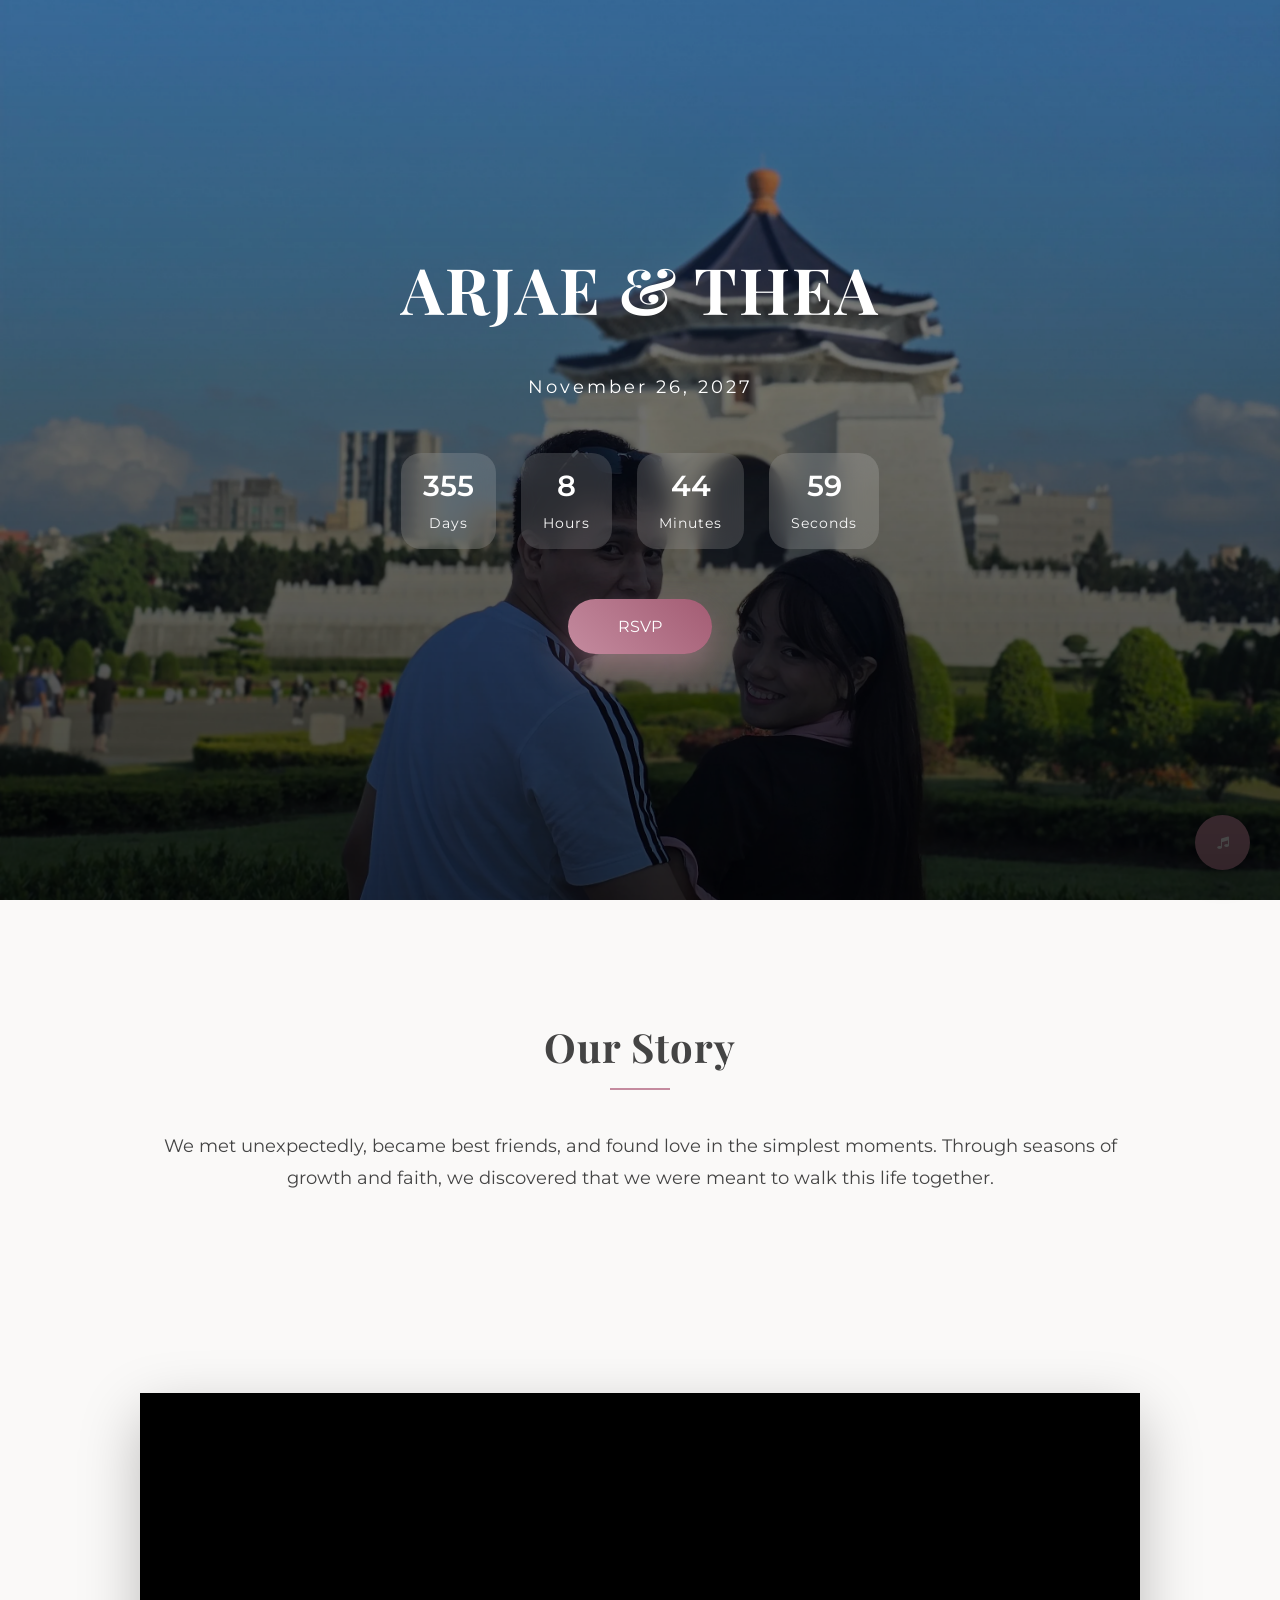
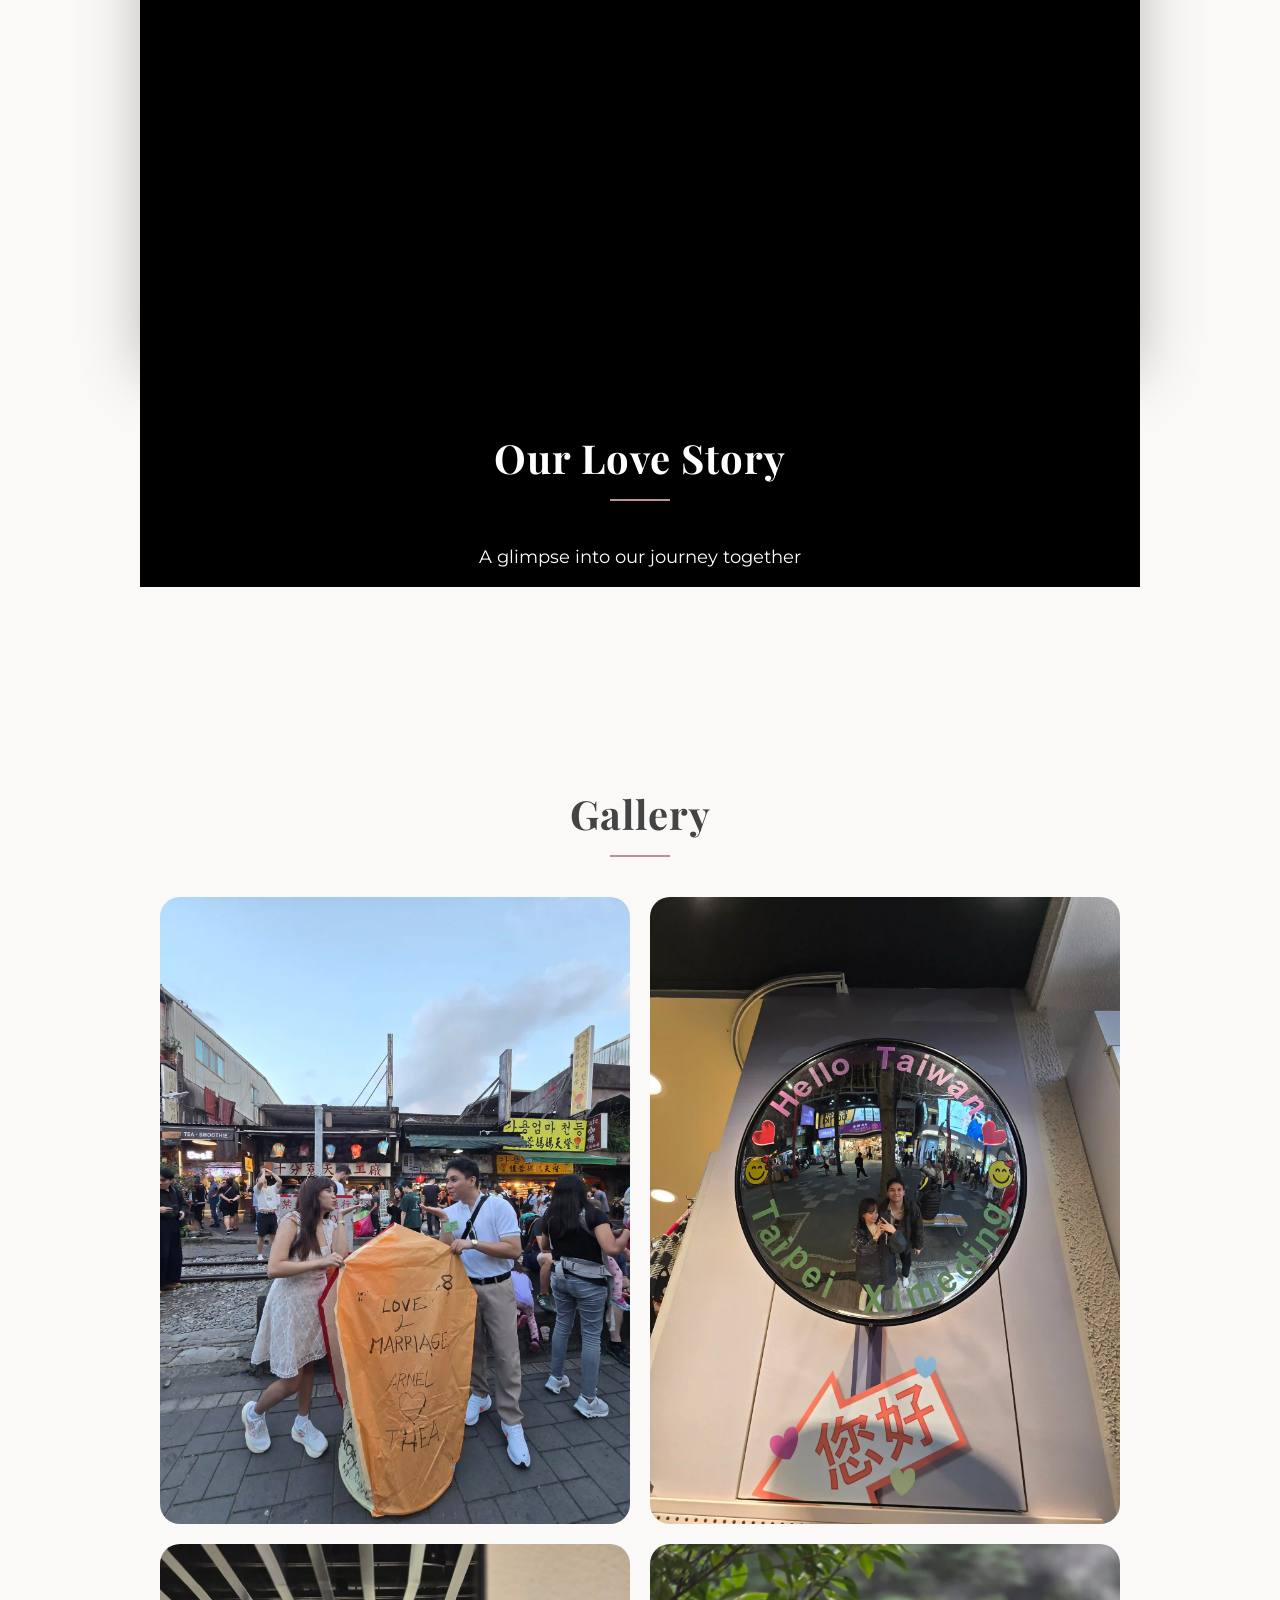
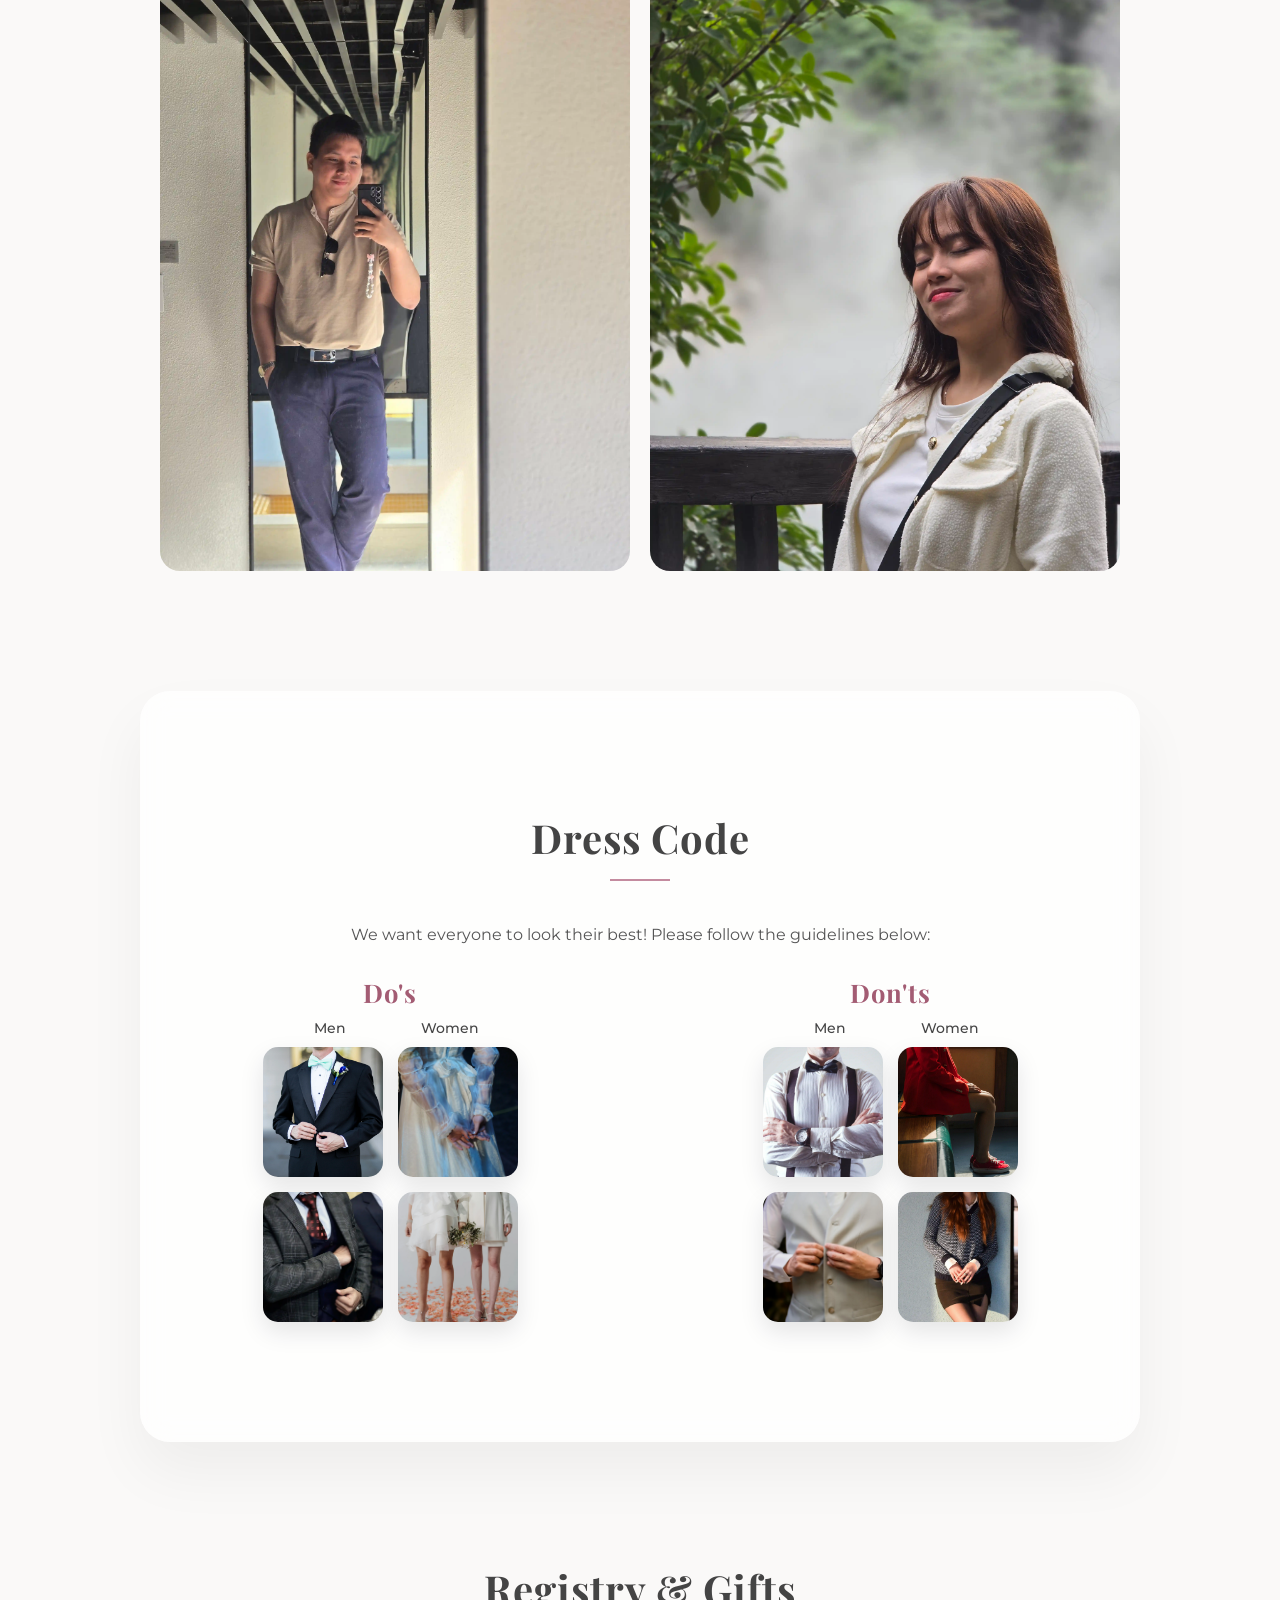
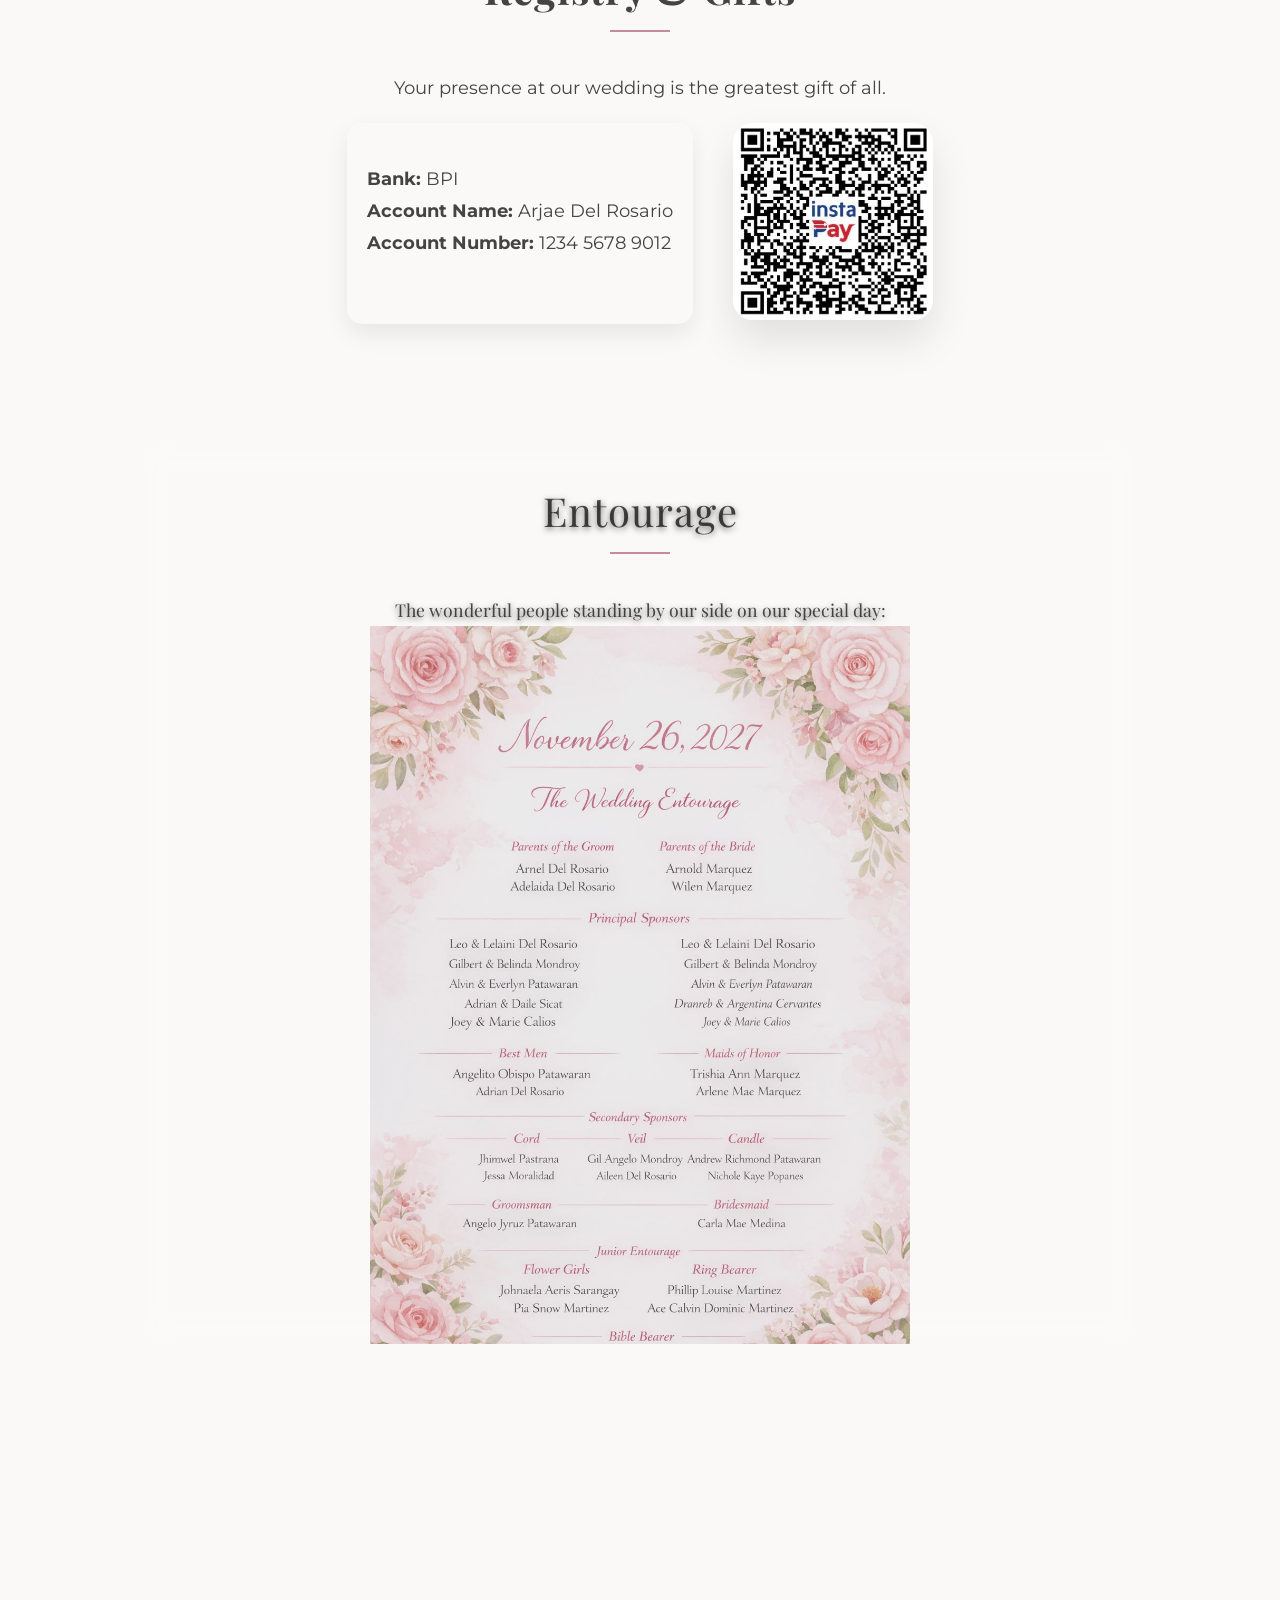
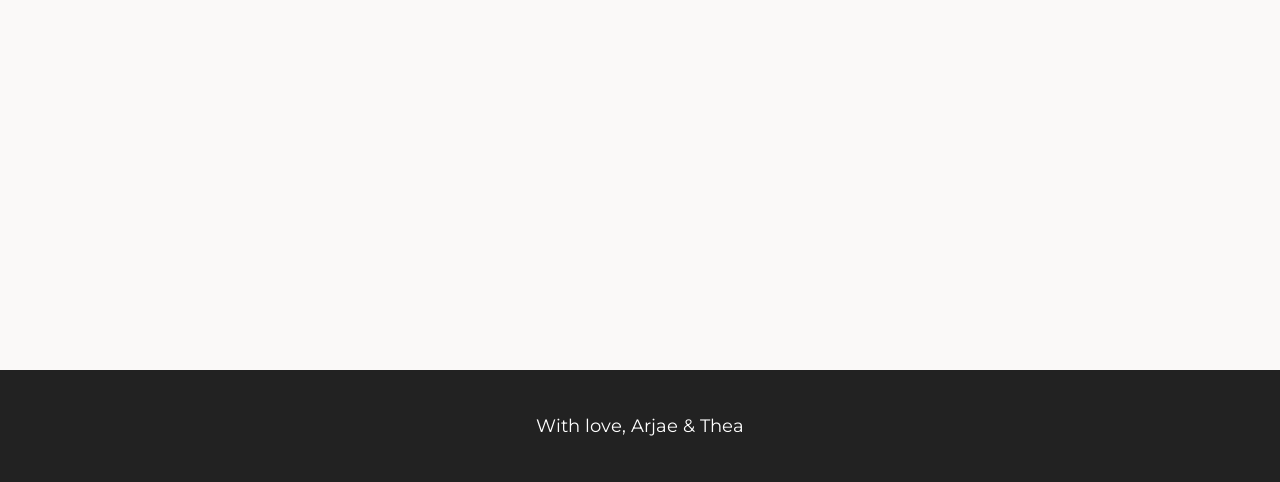
==== main.html @ a5b338ac "added invitation landing page" ====
<!DOCTYPE html>
<html lang="en">
<head>
  <meta charset="UTF-8">
  <meta name="viewport" content="width=device-width, initial-scale=1.0">
  <title>Arjae & Thea | Wedding</title>

  <!-- Fonts -->
  <link rel="preconnect" href="https://fonts.googleapis.com">
  <link rel="preconnect" href="https://fonts.gstatic.com" crossorigin>
  <link href="https://fonts.googleapis.com/css2?family=Playfair+Display:wght@400;600;700&family=Montserrat:wght@300;400;500&display=swap" rel="stylesheet">

  <!-- Font Awesome -->
  <link rel="stylesheet" href="https://cdnjs.cloudflare.com/ajax/libs/font-awesome/4.7.0/css/font-awesome.min.css">

  <!-- AOS Animation -->
  <link rel="stylesheet" href="https://cdn.jsdelivr.net/npm/aos@2.3.4/dist/aos.css">

  <!-- Main CSS -->
  <link rel="stylesheet" href="style.css">

  <!-- Preload hero image -->
  <link rel="preload" as="image" href="assets/images/cover.webp">
</head>
<body>



  <!-- LOADER -->
  <div id="loader">
    <div class="loader-content">
      <h1>Arjae & Thea</h1>
      <p>November 26, 2027</p>
    </div>
  </div>

  <!-- SCROLL PROGRESS BAR -->
  <div id="progress-bar"></div>

  <!-- HERO -->
  <section class="hero">
    <img src="assets/images/cover.webp" alt="Wedding Cover" class="hero-img">

    <div class="overlay">
      <h1 class="hero-title" data-aos="fade-up">Arjae & Thea</h1>
      <p class="date" data-aos="fade-up" data-aos-delay="200">November 26, 2027</p>

      <!-- Countdown -->
      <div id="countdown" class="countdown" data-aos="fade-up" data-aos-delay="400">
        <div class="countdown-item"><span class="count">0</span><span class="label">Days</span></div>
        <div class="countdown-item"><span class="count">0</span><span class="label">Hours</span></div>
        <div class="countdown-item"><span class="count">0</span><span class="label">Minutes</span></div>
        <div class="countdown-item"><span class="count">0</span><span class="label">Seconds</span></div>
      </div>

      <a href="#rsvp" class="btn hero-btn" data-aos="fade-up" data-aos-delay="600">RSVP</a>
    </div>
  </section>

  <!-- OUR STORY -->
  <section class="section" data-aos="fade-up">
    <h2>Our Story</h2>
    <p>We met unexpectedly, became best friends, and found love in the simplest moments. Through seasons of growth and faith, we discovered that we were meant to walk this life together.</p>
  </section>

  <!-- CINEMATIC VIDEO -->
  <section class="cinematic-video vimeo-video" data-aos="fade-up">
    <div class="vimeo-container">
      <iframe 
        loading="lazy"
        id="vimeo-player"
        src="https://player.vimeo.com/video/1169988915?title=0&byline=0&portrait=0&controls=1" 
        frameborder="0" 
        allow="autoplay; fullscreen; picture-in-picture" 
        allowfullscreen>
      </iframe>
    </div>

    <div class="video-caption" data-aos="fade-up" data-aos-delay="200">
      <h2>Our Love Story</h2>
      <p>A glimpse into our journey together</p>
    </div>
  </section>

  <!-- GALLERY -->
  <section class="section" data-aos="fade-up">
    <h2>Gallery</h2>
    <div class="gallery">
      <img src="assets/images/gallery1.webp" alt="Gallery Image 1" loading="lazy">
      <img src="assets/images/gallery3.webp" alt="Gallery Image 3" loading="lazy">
      <img src="assets/images/gallery4.webp" alt="Gallery Image 4" loading="lazy">
      <img src="assets/images/gallery6.webp" alt="Gallery Image 6" loading="lazy">
    </div>
  </section>

  <!-- DRESS CODE -->
  <section class="section glass" data-aos="fade-up">
    <h2>Dress Code</h2>
    <p class="subtext">We want everyone to look their best! Please follow the guidelines below:</p>
    <div class="dress-codes-grid">
      <div class="dress-group">
        <h3>Do's</h3>
        <div class="dress-labels">
          <span>Men</span><span>Women</span>
        </div>
        <div class="dress-images">
          <img src="assets/images/do1.webp" alt="Do Men 1" loading="lazy">
          <img src="assets/images/do2.webp" alt="Do Women 1" loading="lazy">
          <img src="assets/images/do3.webp" alt="Do Men 2" loading="lazy">
          <img src="assets/images/do4.webp" alt="Do Women 2" loading="lazy">
        </div>
      </div>
      <div class="dress-group">
        <h3>Don'ts</h3>
        <div class="dress-labels">
          <span>Men</span><span>Women</span>
        </div>
        <div class="dress-images">
          <img src="assets/images/dont1.webp" alt="Don't Men 1" loading="lazy">
          <img src="assets/images/dont2.webp" alt="Don't Women 1" loading="lazy">
          <img src="assets/images/dont3.webp" alt="Don't Men 2" loading="lazy">
          <img src="assets/images/dont4.webp" alt="Don't Women 2" loading="lazy">
        </div>
      </div>
    </div>
  </section>

  <!-- REGISTRY & GIFTS -->
  <section class="section gifts-section" data-aos="fade-up">
    <h2>Registry & Gifts</h2>
    <p>Your presence at our wedding is the greatest gift of all.</p>
    <div class="gift-container no-bg">
      <div class="bank-details">
        <p><strong>Bank:</strong> BPI</p>
        <p><strong>Account Name:</strong> Arjae Del Rosario</p>
        <p><strong>Account Number:</strong> 1234 5678 9012</p>
      </div>
      <div>
        <img src="assets/images/bank-qr.png" alt="Bank QR Code" class="qr-image" loading="lazy">
      </div>
    </div>
  </section>

  <!-- ENTourage -->
  <section class="section glass" data-aos="fade-up" id="entourage">
    <h2>Entourage</h2>
    <p>The wonderful people standing by our side on our special day:</p>
    <div class="entourage-container">
      <img src="assets/images/entourage.jpg" alt="Wedding Entourage" class="entourage-image" loading="lazy">
    </div>
  </section>

  <!-- Interstitial Images -->
  <section class="fullwidth-image" data-aos="fade-up">
    <img src="assets/images/gallery2.webp" alt="Couple Image 1" class="interstitial-img" loading="lazy">
  </section>

  <!-- EVENT SCHEDULE -->
  <section class="section glass" data-aos="fade-up">
    <h2>Event Schedule</h2>
    <p class="subtext">Mark your calendars for the big day!</p>
    <div class="schedule">
      <div class="event-card">
        <img src="assets/images/church.webp" alt="Church Location" loading="lazy">
        <div class="event-info">
          <h3>Ceremony <span class="badge">4:00 PM</span></h3>
          <p>Parish of the Immaculate Heart of Mary<br>Antipolo City, Rizal</p>
          <a href="https://www.google.com/maps?q=Parish+of+the+Immaculate+Heart+of+Mary+Antipolo" target="_blank" class="btn-small">View Map</a>
        </div>
      </div>
      <div class="event-card">
        <img src="assets/images/reception.webp" alt="Reception Location" loading="lazy">
        <div class="event-info">
          <h3>Reception <span class="badge">6:00 PM</span></h3>
          <p>The Garden Hive Events Place<br>Antipolo City, Rizal</p>
          <a href="https://maps.app.goo.gl/sYUdD5PjLdVrB3ey9" target="_blank" class="btn-small">View Map</a>
        </div>
      </div>
    </div>
  </section>

  <section class="fullwidth-image" data-aos="fade-up">
    <img src="assets/images/gallery5.webp" alt="Couple Image 2" class="interstitial-img" loading="lazy">
  </section>

  <!-- FAQ -->
  <section class="section glass" data-aos="fade-up">
    <h2>Frequently Asked Questions</h2>
    <div class="faq-container">
      <div class="faq-item">
        <button class="faq-question">What is the dress code?</button>
        <div class="faq-answer">
          <p>Formal attire is preferred. Please avoid white or off-white tones.</p>
        </div>
      </div>
      <div class="faq-item">
        <button class="faq-question">Can I bring a plus one?</button>
        <div class="faq-answer">
          <p>Please RSVP individually. Plus ones are allowed only if indicated in the invitation.</p>
        </div>
      </div>
      <div class="faq-item">
        <button class="faq-question">Where should I park?</button>
        <div class="faq-answer">
          <p>Parking is available at the venue. Follow the signs for guest parking areas.</p>
        </div>
      </div>
    </div>
  </section>

  <!-- RSVP -->
  <section id="rsvp" class="section rsvp-section" data-aos="fade-up">
    <h2>RSVP</h2>
    <a href="https://forms.gle/hrAmqvdcCH5WxZmt9" target="_blank" class="btn">Confirm Attendance</a>
  </section>

  <!-- FOOTER -->
  <footer>
    <p>With love, Arjae & Thea</p>
  </footer>

  <!-- MUSIC BUTTON -->
  <button id="music-toggle" aria-label="Toggle Music">
    <i class="fa fa-music"></i>
  </button>

  <!-- BACKGROUND MUSIC -->
  <audio id="bg-music" loop>
    <source src="assets/music/song.mp3" type="audio/mpeg">
  </audio>

  <!-- Scripts -->
  <script src="https://cdn.jsdelivr.net/npm/aos@2.3.4/dist/aos.js"></script>
  <script src="script.js"></script>
</body>
</html>
---- style.css ----
/* RESET */
* { margin:0; padding:0; box-sizing:border-box; }

/* BODY */
body {
  font-family: 'Montserrat', sans-serif;
  background: #faf9f8;
  color: #444;
  scroll-behavior: smooth;
  overflow-x: hidden;
}

/* HEADINGS */
h1, h2, h3 {
  font-family: 'Playfair Display', serif;
  letter-spacing: 1px;
}

h1 { font-size: 4rem; text-transform: uppercase; }
h2 { font-size: 2.5rem; margin-bottom: 40px; position: relative; }
h2::after {
  content: "";
  width: 60px;
  height: 2px;
  background: #c48b9f;
  display: block;
  margin: 15px auto 0;
}

p { font-size: 1.1rem; line-height: 1.8; }

/* SECTIONS */
.section {
  padding: 120px 20px;
  max-width: 1000px;
  margin: auto;
  text-align: center;
}

.glass {
  background: rgba(255,255,255,0.75);
  backdrop-filter: blur(15px);
  border-radius: 30px;
  box-shadow: 0 30px 60px rgba(0,0,0,0.05);
}

/* HERO */
.hero {
  height: 100vh;
  position: relative;
  overflow: hidden;
}

.hero-img {
  width: 100%;
  height: 100%;
  object-fit: cover;
  position: absolute;
}

.overlay {
  position: relative;
  height: 100%;
  display: flex;
  flex-direction: column;
  justify-content: center;
  align-items: center;
  background: linear-gradient(rgba(0,0,0,0.5), rgba(0,0,0,0.7));
  color: white;
  text-align: center;
}

.date { letter-spacing: 3px; margin: 20px 0; }
#countdown { font-size: 1.6rem; margin-top: 10px; }

/* BUTTONS */
.btn {
  margin-top: 30px;
  padding: 15px 45px;
  border-radius: 50px;
  background: linear-gradient(45deg, #c48b9f, #a35c73);
  color: white;
  text-decoration: none;
  box-shadow: 0 15px 35px rgba(196,139,159,0.4);
  transition: 0.3s;
}
.btn:hover {
  transform: translateY(-5px);
  box-shadow: 0 20px 45px rgba(196,139,159,0.6);
}

.btn-small {
  display: inline-block;
  margin-top: 15px;
  padding: 10px 25px;
  border-radius: 30px;
  background: #c48b9f;
  color: white;
  text-decoration: none;
  transition: 0.3s;
}
.btn-small:hover {
  transform: scale(1.05);
}

/* EVENT CARDS */
.schedule {
  display: flex;
  justify-content: center;
  gap: 50px;
  flex-wrap: wrap;
}

.event-card {
  background: white;
  padding: 30px;
  border-radius: 20px;
  box-shadow: 0 20px 50px rgba(0,0,0,0.08);
  transition: 0.4s;
  max-width: 320px;
}
.event-card:hover { transform: translateY(-10px); }

.event-card img {
  width: 100%;
  border-radius: 15px;
  margin-bottom: 15px;
}

/* CINEMATIC VIDEO */
.cinematic-video {
  position: relative;
  width: 100%;
  max-width: 1000px;
  margin: 80px auto;
  text-align: center;
  background: black;
}

.cinematic-video .bg-video {
  width: 100%;
  height: auto;
  max-height: 80vh;
  border-radius: 20px;
  box-shadow: 0 20px 60px rgba(0,0,0,0.25);
  display: block;
  margin: auto;
  z-index: 1;
  position: relative;
  object-fit: cover;
}

/* Video caption */
/*
.video-caption {
  margin-top: 25px;
  background: rgba(0,0,0,0.6);
  display: inline-block;
  padding: 20px 35px;
  border-radius: 15px;
  color: white;
}

.video-caption h2 {
  font-size: 2.5rem;
  margin-bottom: 10px;
}

.video-caption p {
  font-size: 1.1rem;
  line-height: 1.6;
}

/* VIDEO PLAY BUTTON */
/*
.video-play-button {
  position: absolute;
  top: 40%;
  left: 50%;
  transform: translate(-50%, -50%);
  z-index: 3;
  width: 90px;
  height: 90px;
  background: rgba(196, 139, 159, 0.6);
  border-radius: 50%;
  display: flex;
  justify-content: center;
  align-items: center;
  cursor: pointer;
  box-shadow: 0 10px 25px rgba(0,0,0,0.3);
  opacity: 1;
  transition: opacity 0.5s ease, transform 0.3s ease, background 0.3s ease, box-shadow 0.3s ease;
}

.video-play-button.hidden {
  opacity: 0;
  pointer-events: none;
}

.video-play-button:hover {
  transform: translate(-50%, -50%) scale(1.15);
  background: rgba(196, 139, 159, 0.85);
  box-shadow: 0 15px 35px rgba(0,0,0,0.4);
}

.video-play-button i {
  color: white;
  font-size: 38px;
  margin-left: 3px;
}

/* GALLERY */
.gallery {
  display: grid;
  grid-template-columns: repeat(2, 1fr);
  gap: 20px;
}

.gallery img {
  width: 100%;
  border-radius: 20px;
  transition: transform 0.4s, box-shadow 0.4s;
}

.gallery img:hover {
  transform: scale(1.05);
  box-shadow: 0 20px 50px rgba(0,0,0,0.3);
}

@media (max-width: 600px) {
  .gallery { grid-template-columns: 1fr; }
}

/* GIFTS */
.gift-container {
  display: flex;
  justify-content: center;
  gap: 60px;
  flex-wrap: wrap;
  margin-top: 40px;
}
.qr-image {
  width: 200px;
  border-radius: 20px;
  box-shadow: 0 20px 40px rgba(0,0,0,0.1);
}

/* RSVP */
.rsvp-section {
  background: linear-gradient(45deg, #c48b9f, #a35c73);
  color: white;
  border-radius: 30px;
  padding: 80px 20px;
}

/* FOOTER */
footer {
  padding: 40px;
  background: #222;
  color: white;
  text-align: center;
}

/* MUSIC BUTTON */
#music-toggle {
  position: fixed;
  bottom: 30px;
  right: 30px;
  background: #c48b9f;
  color: white;
  border: none;
  width: 55px;
  height: 55px;
  border-radius: 50%;
  box-shadow: 0 10px 25px rgba(0,0,0,0.3);
  cursor: pointer;
}

/* SCROLL PROGRESS */
#progress-bar {
  position: fixed;
  top: 0;
  left: 0;
  height: 4px;
  width: 0%;
  background: #c48b9f;
  z-index: 9999;
}

/* LOADER */
#loader {
  position: fixed;
  width: 100%;
  height: 100%;
  background: white;
  display: flex;
  justify-content: center;
  align-items: center;
  z-index: 10000;
  transition: opacity 1s ease;
}
.loader-content {
  text-align: center;
}
.loader-content h1 { font-size: 3rem; }

/* FAQ & Entourage */
.faq-question {
  width: 100%;
  padding: 15px 20px;
  text-align: left;
  background: #c48b9f;
  color: white;
  border: none;
  font-size: 1.2rem;
  cursor: pointer;
  margin-bottom: 10px;
  border-radius: 15px;
  transition: background 0.3s;
  display: flex;
  justify-content: space-between;
  align-items: center;
}

.faq-question::after {
  content: "\f107";
  font-family: FontAwesome;
  transition: transform 0.3s ease;
}

.faq-question.active::after {
  transform: rotate(180deg);
}

.faq-answer {
  max-height: 0;
  overflow: hidden;
  transition: max-height 0.5s ease, padding 0.5s ease;
  background: rgba(255,255,255,0.75);
  backdrop-filter: blur(15px);
  border-radius: 20px;
  padding: 0 20px;
  margin-bottom: 20px;
}

.faq-answer.open .party-list-rows {
  margin-top: 15px;
}

.party-row {
  display: flex;
  justify-content: space-between;
  padding: 10px 0;
  border-bottom: 1px solid rgba(196,139,159,0.2);
  opacity: 0;
  transform: translateY(-10px);
  transition: opacity 0.3s ease, transform 0.3s ease;
}

.faq-answer.open .party-row {
  opacity: 1;
  transform: translateY(0);
}

/* Fullwidth images */
.fullwidth-image {
  width: 100%;
  margin: 60px 0;
  position: relative;
  text-align: center;
}

.fullwidth-image .interstitial-img {
  width: 100%;
  max-height: 100vh;
  object-fit: cover;
  border-radius: 0;
  box-shadow: 0 20px 60px rgba(0,0,0,0.15);
  transition: transform 0.4s;
}

.fullwidth-image .interstitial-img:hover {
  transform: scale(1.02);
}
/* HERO COUNTDOWN */
.countdown {
  display: flex;
  justify-content: center;
  gap: 25px;
  margin-top: 20px;
}

.countdown-item {
  background: rgba(255,255,255,0.1);
  backdrop-filter: blur(10px);
  padding: 15px 20px;
  border-radius: 20px;
  min-width: 70px;
  transition: transform 0.3s, background 0.3s;
}

.countdown-item:hover {
  transform: translateY(-5px);
  background: rgba(255,255,255,0.2);
}

.countdown-item .count {
  display: block;
  font-size: 1.8rem;
  font-weight: 600;
  color: #fff;
}

.countdown-item .label {
  font-size: 0.8rem;
  letter-spacing: 1px;
  color: #f8f8f8;
  margin-top: 3px;
}

/* Adjust overlay spacing so countdown won't block RSVP */
.overlay {
  position: relative;
  height: 100%;
  display: flex;
  flex-direction: column;
  justify-content: center;
  align-items: center;
  background: linear-gradient(rgba(0,0,0,0.5), rgba(0,0,0,0.7));
  color: white;
  text-align: center;
  gap: 20px;
}

/* Make countdown responsive */
@media (max-width: 600px) {

  .countdown {
    display: flex;
    flex-direction: row;
    flex-wrap: nowrap;
    justify-content: space-between;  /* distribute evenly */
    align-items: center;
    width: 100%;
    max-width: 100%;
    gap: 6px;
    padding: 0 10px; /* prevent edge cutting */
    box-sizing: border-box;
  }

  .countdown-item {
    flex: 1 1 0;       /* allow shrinking */
    min-width: 0;      /* VERY IMPORTANT */
    padding: 8px 4px;  /* reduce side padding */
    box-sizing: border-box;
    text-align: center;
  }

  .countdown-item .count {
    font-size: 1.1rem;
  }

  .countdown-item .label {
    font-size: 0.65rem;
  }
}
/* HERO */
.hero {
  position: relative;
  height: 100vh;
  overflow: hidden;
}

.hero-img {
  width: 100%;
  height: 100%;
  object-fit: cover;
  position: absolute;
  animation: kenburns 30s ease-in-out infinite alternate;
  z-index: 0;
}

.hero-title {
  font-size: 2.3rem;
}

/* Ken Burns effect */
@keyframes kenburns {
  0% { transform: scale(1) translate(0,0); }
  100% { transform: scale(1.05) translate(10px,10px); }
}

/* Overlay */
.overlay {
  position: relative;
  height: 100%;
  display: flex;
  flex-direction: column;
  justify-content: center;
  align-items: center;
  text-align: center;
  color: white;
  gap: 20px;
  background: linear-gradient(180deg, rgba(0,0,0,0.4), rgba(0,0,0,0.75));
  z-index: 1;
  padding: 0 15px;
}

/* Hero title animation */
.hero-title {
  font-size: 4rem;
  text-transform: uppercase;
  letter-spacing: 2px;
  animation: fadeInUp 1.5s ease forwards;
}

@keyframes fadeInUp {
  0% { opacity: 0; transform: translateY(30px); }
  100% { opacity: 1; transform: translateY(0); }
}

/* Countdown */
.countdown {
  display: flex;
  justify-content: center;
  gap: 25px;
  margin-top: 20px;
  z-index: 2;
}

.countdown-item {
  background: rgba(255,255,255,0.15);
  backdrop-filter: blur(12px);
  padding: 15px 22px;
  border-radius: 20px;
  min-width: 70px;
  transition: transform 0.3s, background 0.3s, box-shadow 0.3s;
}

.countdown-item:hover {
  transform: translateY(-5px) scale(1.05);
  background: rgba(255,255,255,0.25);
  box-shadow: 0 10px 30px rgba(255,255,255,0.3);
}

.countdown-item .count {
  display: block;
  font-size: 1.8rem;
  font-weight: 600;
  color: #fff;
  animation: countAnim 0.5s ease;
}

@keyframes countAnim {
  0% { transform: scale(0.9); opacity: 0; }
  100% { transform: scale(1); opacity: 1; }
}

.countdown-item .label {
  font-size: 0.85rem;
  color: #f8f8f8;
  margin-top: 3px;
  letter-spacing: 1px;
}

/* RSVP button upgrade */
.hero-btn {
  padding: 18px 50px;
  border-radius: 50px;
  background: linear-gradient(45deg, #c48b9f, #a35c73);
  box-shadow: 0 15px 35px rgba(196,139,159,0.5);
  transition: all 0.3s ease;
}

.hero-btn:hover {
  transform: translateY(-5px) scale(1.05);
  box-shadow: 0 20px 45px rgba(196,139,159,0.7);
}

/* Vimeo container */
.vimeo-container {
  position: relative;
  width: 100%;
  max-width: 1000px;
  padding-bottom: 56.25%; /* 16:9 ratio */
  height: 0;
  margin: 0 auto 40px auto;
  border-radius: 20px;
  overflow: hidden;
  box-shadow: 0 20px 60px rgba(0,0,0,0.25);
}

/* iframe */
.vimeo-container iframe {
  position: absolute;
  top:0;
  left:0;
  width:100%;
  height:100%;
  border:0;
}
/* Fix Vimeo caption not blocking controls */
.vimeo-video .video-caption {
  position: relative; /* make it flow below iframe */
  margin-top: 20px;   /* spacing from video */
  pointer-events: auto; /* can interact if needed */
  background: rgba(0,0,0,0.6); /* optional styling */
  display: inline-block;
  padding: 15px 25px;
  border-radius: 15px;
  color: white;
}
/* SUBTEXT under headings */
.subtext {
  font-size: 1rem;
  color: #555;
  margin-bottom: 25px;
}

/* DRESS CODE GRID */
.dress-codes-grid {
  display: flex;
  gap: 40px;
  flex-wrap: wrap;
  justify-content: center;
}

.dress-group {
  flex: 1 1 300px;
  text-align: center;
}

.dress-group h3 {
  font-size: 1.6rem;
  margin-bottom: 10px;
  color: #a35c73;
}

/* Labels for Men/Women above images */
.dress-labels {
  display: flex;
  justify-content: space-between;
  max-width: 240px;
  margin: 0 auto 10px auto;
  font-size: 0.9rem;
  color: #444;
  font-weight: 500;
}

.dress-labels span {
  flex: 1 1 0;
  text-align: center;
}

/* Images grid */
.dress-images {
  display: grid;
  grid-template-columns: repeat(2, 120px);
  gap: 15px;
  justify-content: center;
}

.dress-images img {
  width: 100%;
  height: 130px;
  object-fit: cover;
  border-radius: 15px;
  box-shadow: 0 10px 25px rgba(0,0,0,0.1);
  transition: transform 0.3s, box-shadow 0.3s;
}

.dress-images img:hover {
  transform: scale(1.05);
  box-shadow: 0 15px 35px rgba(0,0,0,0.15);
}

@media (max-width: 600px) {
  .dress-images {
    grid-template-columns: repeat(2, 90px);
  }
}

/* Registry - remove white background */
/* Make the box smaller for just 3 lines */
.gift-container.no-bg {
  gap: 40px;
  flex-wrap: wrap;
  justify-content: center;
  margin-top: 20px; /* smaller margin */
}

.bank-details, .qr-wrapper {
  padding: 40px 20px; /* reduced padding */
  text-align: left;
  border-radius: 15px;
  box-shadow: 0 10px 25px rgba(0,0,0,0.08);
}

.qr-wrapper img {
  width: 200px; /* smaller */
  margin-bottom: 5px;
}

/* EVENT SCHEDULE */
.event-card {
  background:white;
  border-radius:20px;
  overflow:hidden;
  max-width:320px;
  box-shadow:0 20px 50px rgba(0,0,0,0.08);
  transition: transform 0.4s, box-shadow 0.4s;
}

.event-card:hover {
  transform: translateY(-10px);
  box-shadow:0 25px 60px rgba(0,0,0,0.12);
}

.event-card img {
  width:100%;
  border-bottom:1px solid rgba(196,139,159,0.2);
}

.event-info {
  padding:20px;
}

.event-info h3 {
  display:flex;
  justify-content:space-between;
  align-items:center;
  font-size:1.4rem;
  color:#a35c73;
  margin-bottom:10px;
}

.badge {
  background:#c48b9f;
  color:white;
  padding:3px 10px;
  border-radius:15px;
  font-size:0.9rem;
}

.event-info p {
  font-size:1rem;
  margin-bottom:15px;
  color:#555;
}

.btn-small {
  text-decoration:none;
  background:#c48b9f;
  color:white;
  padding:10px 25px;
  border-radius:30px;
  display:inline-block;
  transition: transform 0.3s;
}

.btn-small:hover {
  transform: scale(1.05);
}

/* ENTORUAGE SECTION */
#entourage {
  position: relative;
  width: 100vw;
  height: 100vh;
  padding: 40px 20px 20px 20px; /* space for heading */
  overflow: hidden;
  color: black;
  text-align: center;
  background: none !important; /* removes glass background */
  box-shadow: none !important; /* remove any shadow from glass */
}

/* Text stays on top of image */
#entourage h2,
#entourage p {
  font-family: 'Playfair Display', serif;
  font-weight: 400; /* or 500 */
  color: rgba(0,0,0,0.7); /* maybe white or subtle off-white */
  text-shadow: 0 2px 6px rgba(0,0,0,0.6);
}

/* Image full-screen behind text */
.entourage-container {
  position: absolute;
  top: 1;
  left: 0;
  width: 100%;
  height: 100%;
  z-index: 0;
}

.entourage-image {
  width: 100%;
  height: 90%;
  object-fit: contain; /* fits entire image in screen */
  display: block;
}


/* Ultra Smooth Scroll (Apple style) */
html{
scroll-behavior:smooth;
}
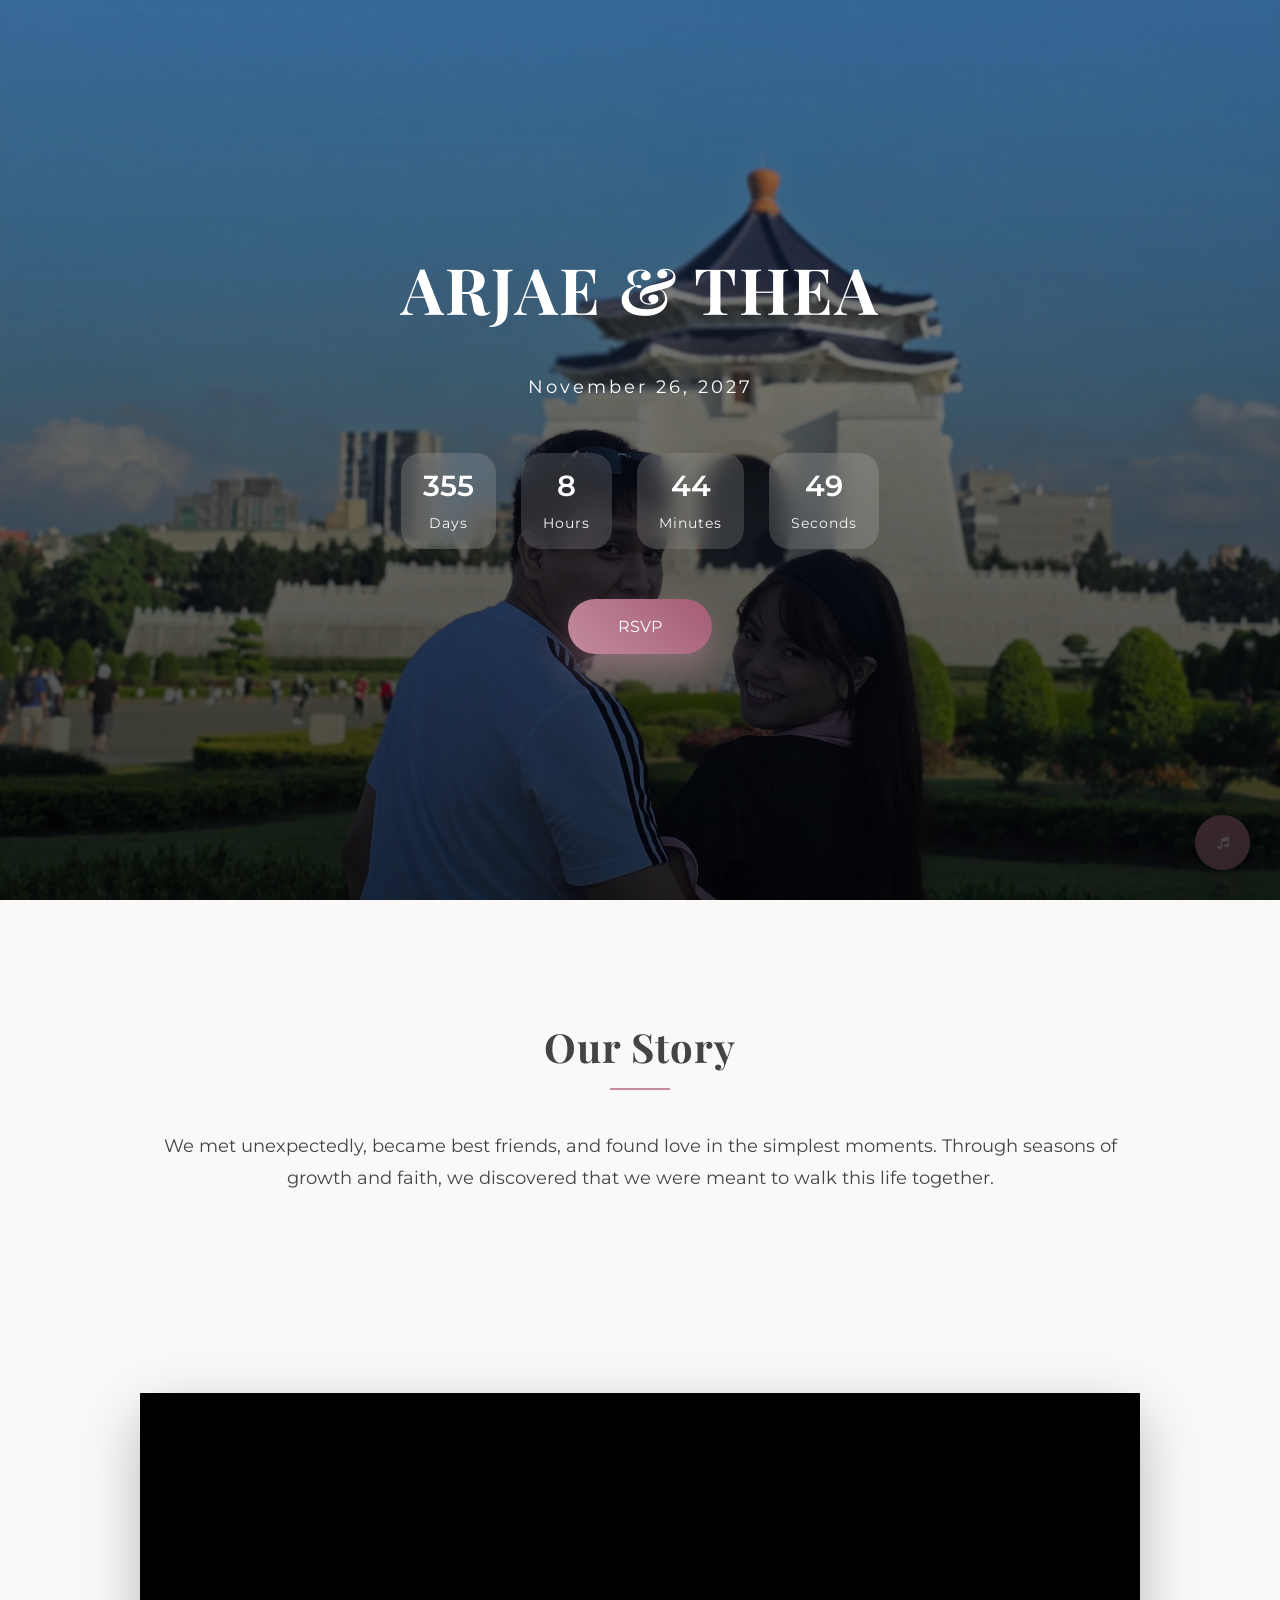
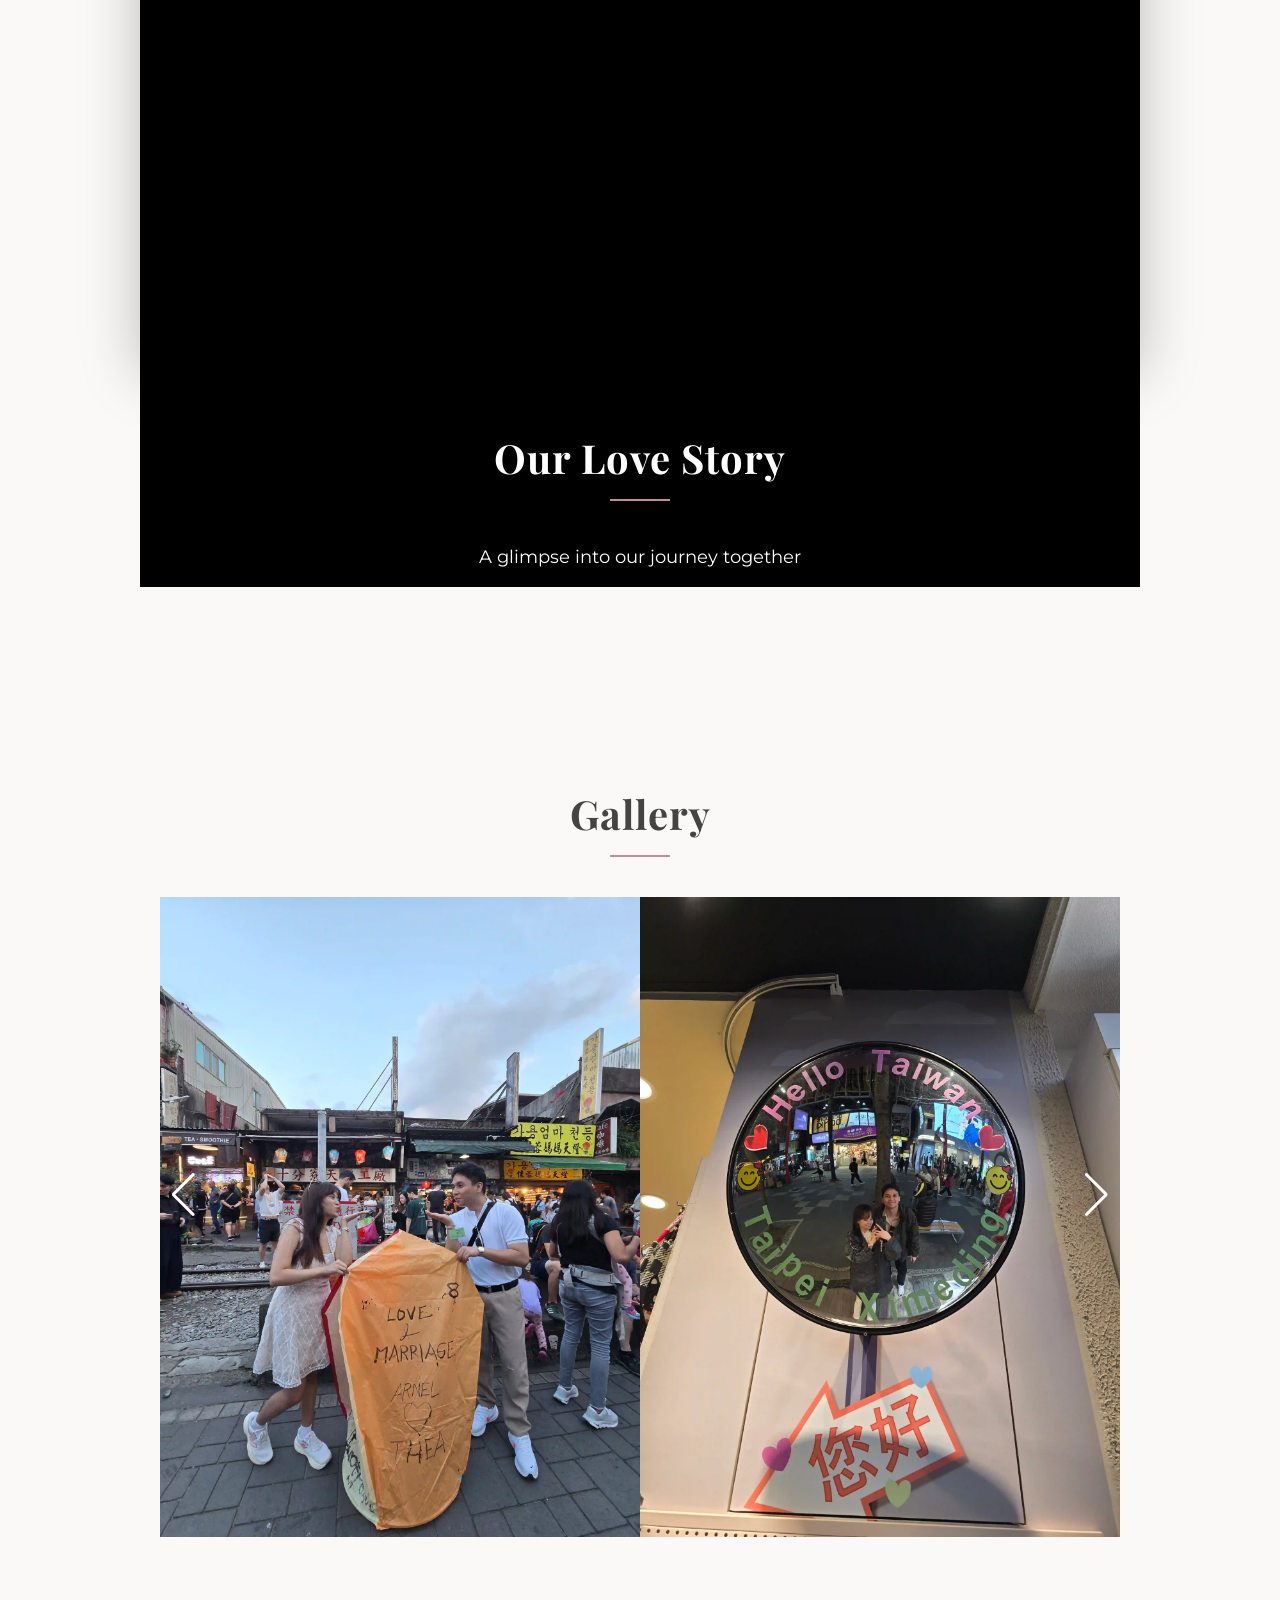
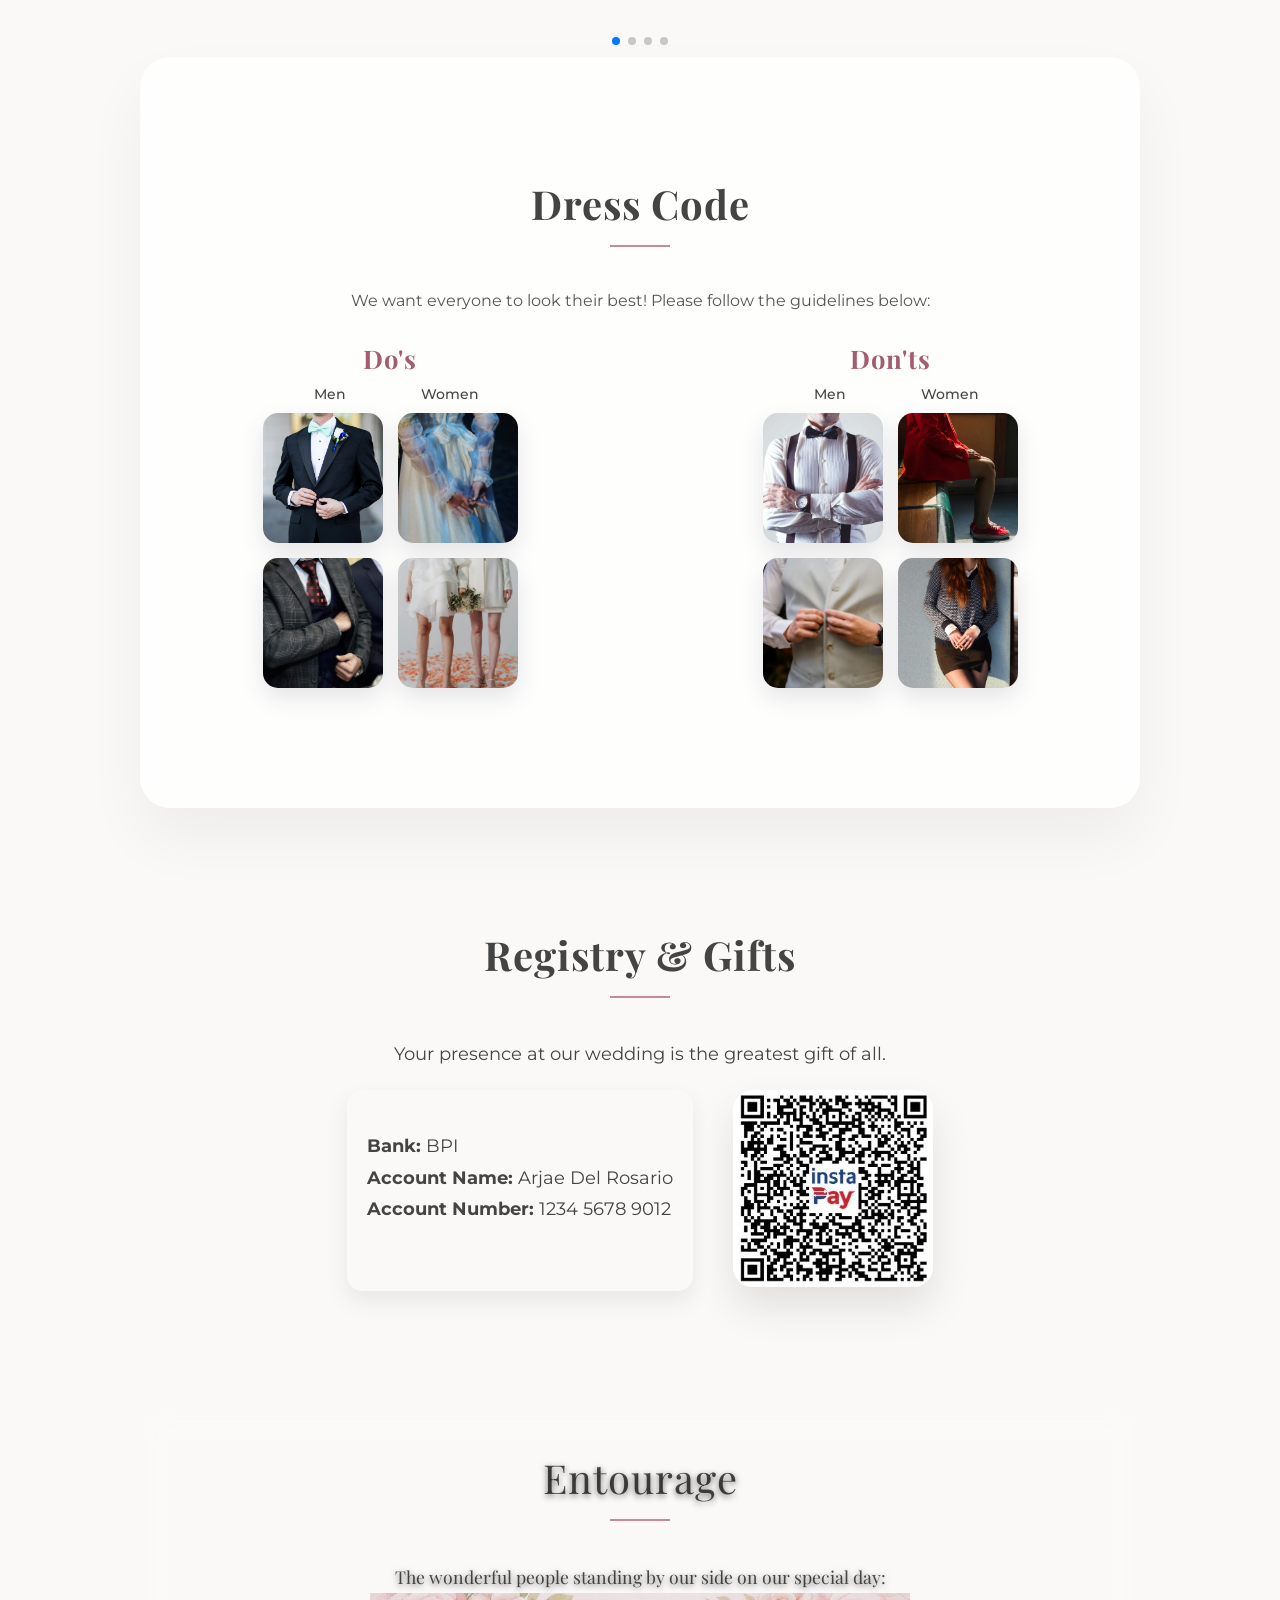
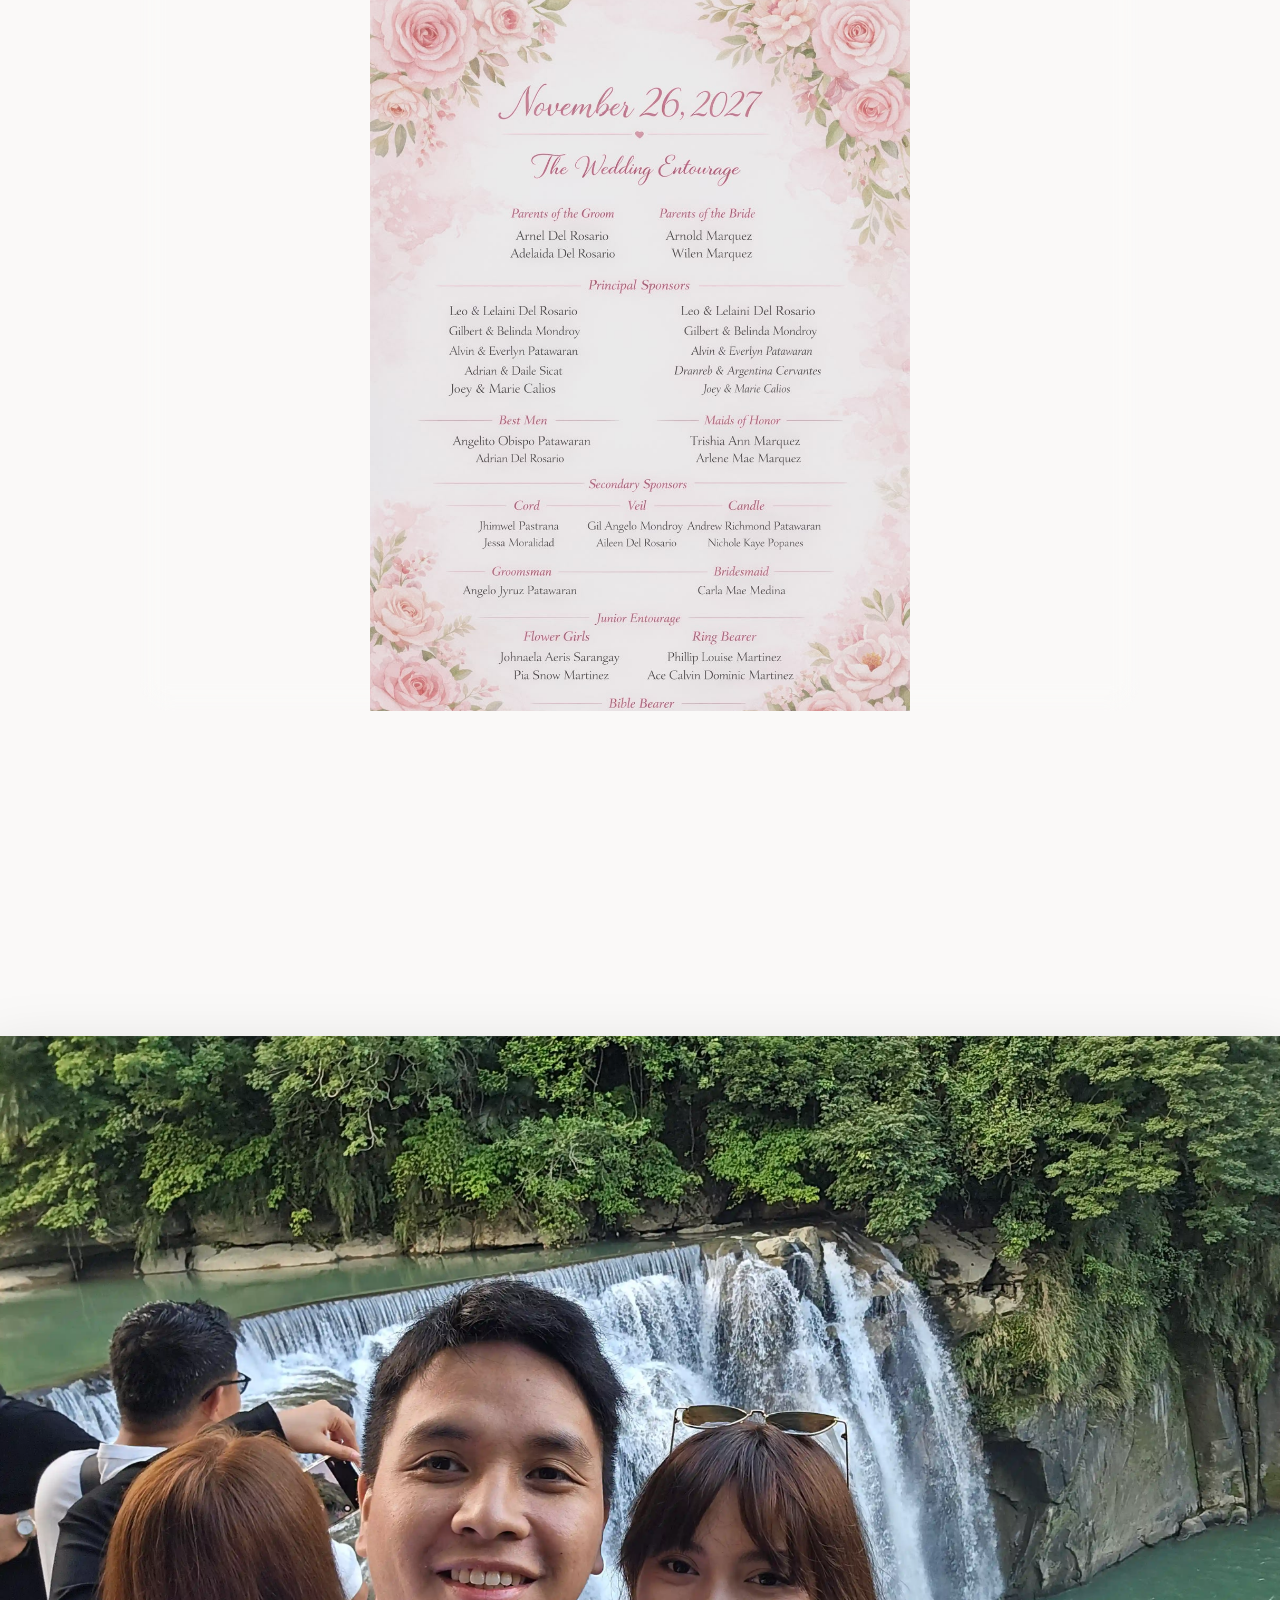
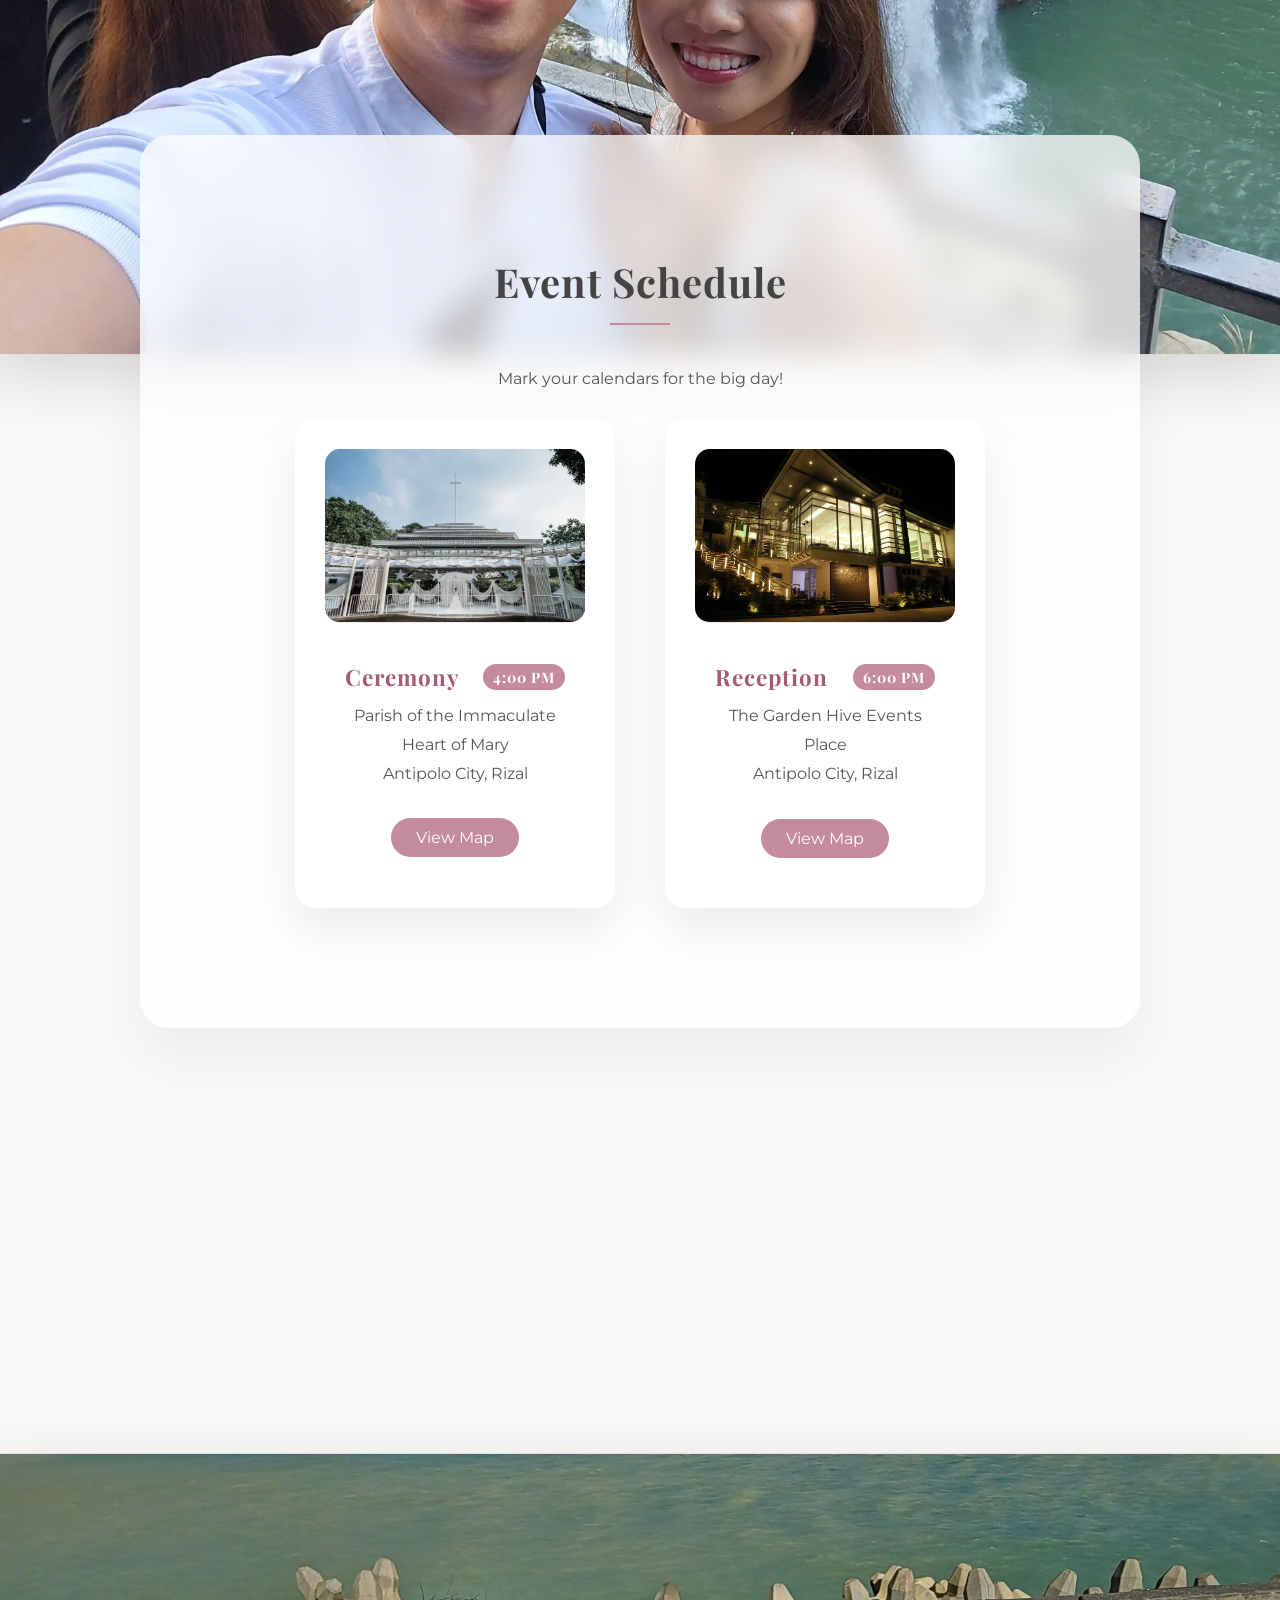
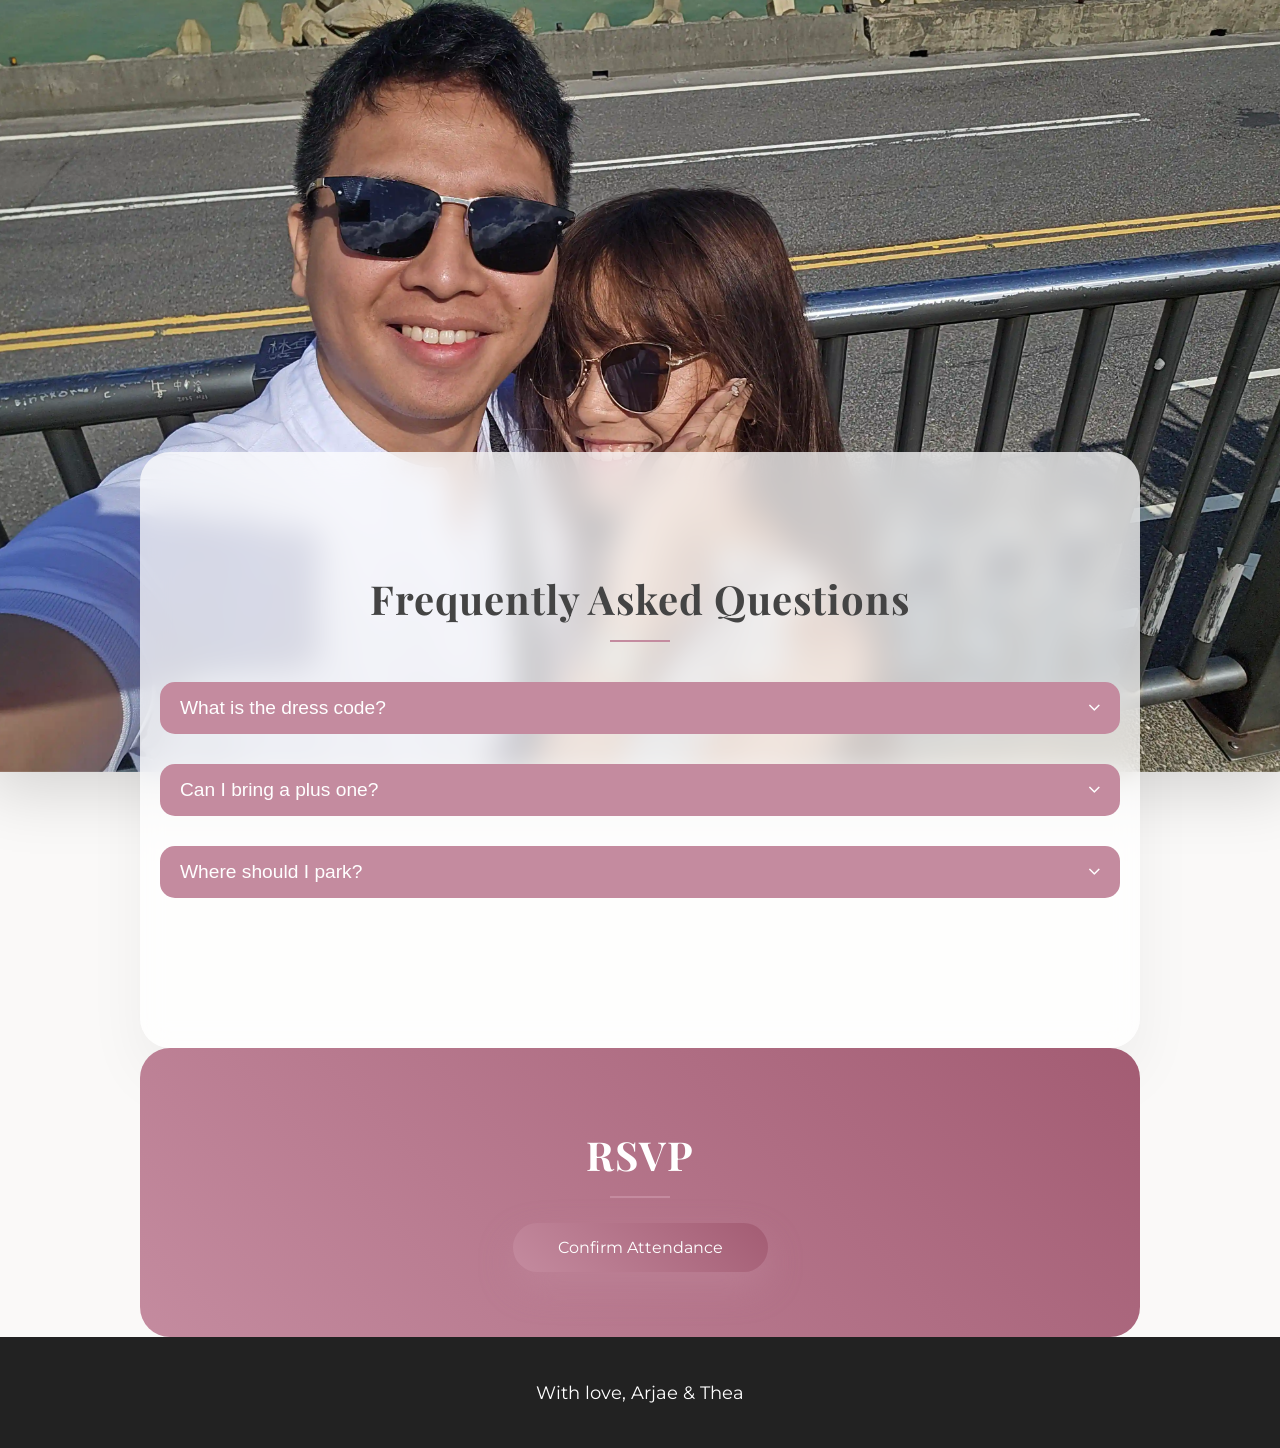
==== commit ff448c66: "changes gallery to swipe mode" ====
--- a/main.html
+++ b/main.html
@@ -15,6 +15,9 @@
 
   <!-- AOS Animation -->
   <link rel="stylesheet" href="https://cdn.jsdelivr.net/npm/aos@2.3.4/dist/aos.css">
+
+  <!-- Gallery: Swipe left/right -->
+  <link rel="stylesheet" href="https://cdn.jsdelivr.net/npm/swiper@10/swiper-bundle.min.css"/>
 
   <!-- Main CSS -->
   <link rel="stylesheet" href="style.css">
@@ -83,15 +86,24 @@
   </section>
 
   <!-- GALLERY -->
-  <section class="section" data-aos="fade-up">
-    <h2>Gallery</h2>
-    <div class="gallery">
-      <img src="assets/images/gallery1.webp" alt="Gallery Image 1" loading="lazy">
-      <img src="assets/images/gallery3.webp" alt="Gallery Image 3" loading="lazy">
-      <img src="assets/images/gallery4.webp" alt="Gallery Image 4" loading="lazy">
-      <img src="assets/images/gallery6.webp" alt="Gallery Image 6" loading="lazy">
-    </div>
-  </section>
+<section class="section" data-aos="fade-up">
+  <h2>Gallery</h2>
+  <div class="swiper">
+    <div class="swiper-wrapper">
+      <div class="swiper-slide"><img src="assets/images/gallery1.webp" alt="Photo 1"></div>
+      <div class="swiper-slide"><img src="assets/images/gallery3.webp" alt="Photo 2"></div>
+      <div class="swiper-slide"><img src="assets/images/gallery4.webp" alt="Photo 3"></div>
+      <div class="swiper-slide"><img src="assets/images/gallery6.webp" alt="Photo 4"></div>
+    </div>
+
+    <!-- Navigation Arrows -->
+    <div class="swiper-button-prev"></div>
+    <div class="swiper-button-next"></div>
+  </div>
+
+  <!-- Pagination below swiper -->
+  <div class="swiper-pagination"></div>
+</section>
 
   <!-- DRESS CODE -->
   <section class="section glass" data-aos="fade-up">
@@ -232,5 +244,23 @@
   <!-- Scripts -->
   <script src="https://cdn.jsdelivr.net/npm/aos@2.3.4/dist/aos.js"></script>
   <script src="script.js"></script>
+  
+  <script src="https://cdn.jsdelivr.net/npm/swiper@10/swiper-bundle.min.js"></script>
+<script>
+  const swiper = new Swiper('.swiper', {
+  slidesPerView: 2,       // 2 images side by side
+  spaceBetween: 0,        // no space between slides
+  loop: true,
+  slidesPerGroup: 1,      // swipe 1 slide at a time
+  navigation: {
+    nextEl: '.swiper-button-next',
+    prevEl: '.swiper-button-prev',
+  },
+  pagination: {
+    el: '.swiper-pagination',
+    clickable: true,
+  },
+});
+</script>
 </body>
 </html>
--- a/style.css
+++ b/style.css
@@ -57,7 +57,7 @@
   object-fit: cover;
   position: absolute;
 }
-
+/* HERO */
 .overlay {
   position: relative;
   height: 100%;
@@ -805,4 +805,38 @@
 /* Ultra Smooth Scroll (Apple style) */
 html{
 scroll-behavior:smooth;
-}+}
+
+
+/* Swiper container */
+.swiper {
+  width: 100%;
+  height: 100%;
+  margin: 0 auto;
+}
+
+/* Each slide takes half width, no gap */
+.swiper-slide {
+  width: 50%;
+}
+
+/* Images fill the slide fully */
+.swiper-slide img {
+  width: 100%;
+  height: 100%;
+  object-fit: cover; /* fills the slide without leaving space */
+  display: block;
+}
+
+/* Pagination below the images */
+.swiper-pagination {
+  text-align: center;
+  margin-top: 10px;
+}
+
+/* Optional: arrows vertically centered on the images */
+.swiper-button-next, .swiper-button-prev {
+  color: #fff;
+  top: 50%;
+  transform: translateY(-50%);
+}
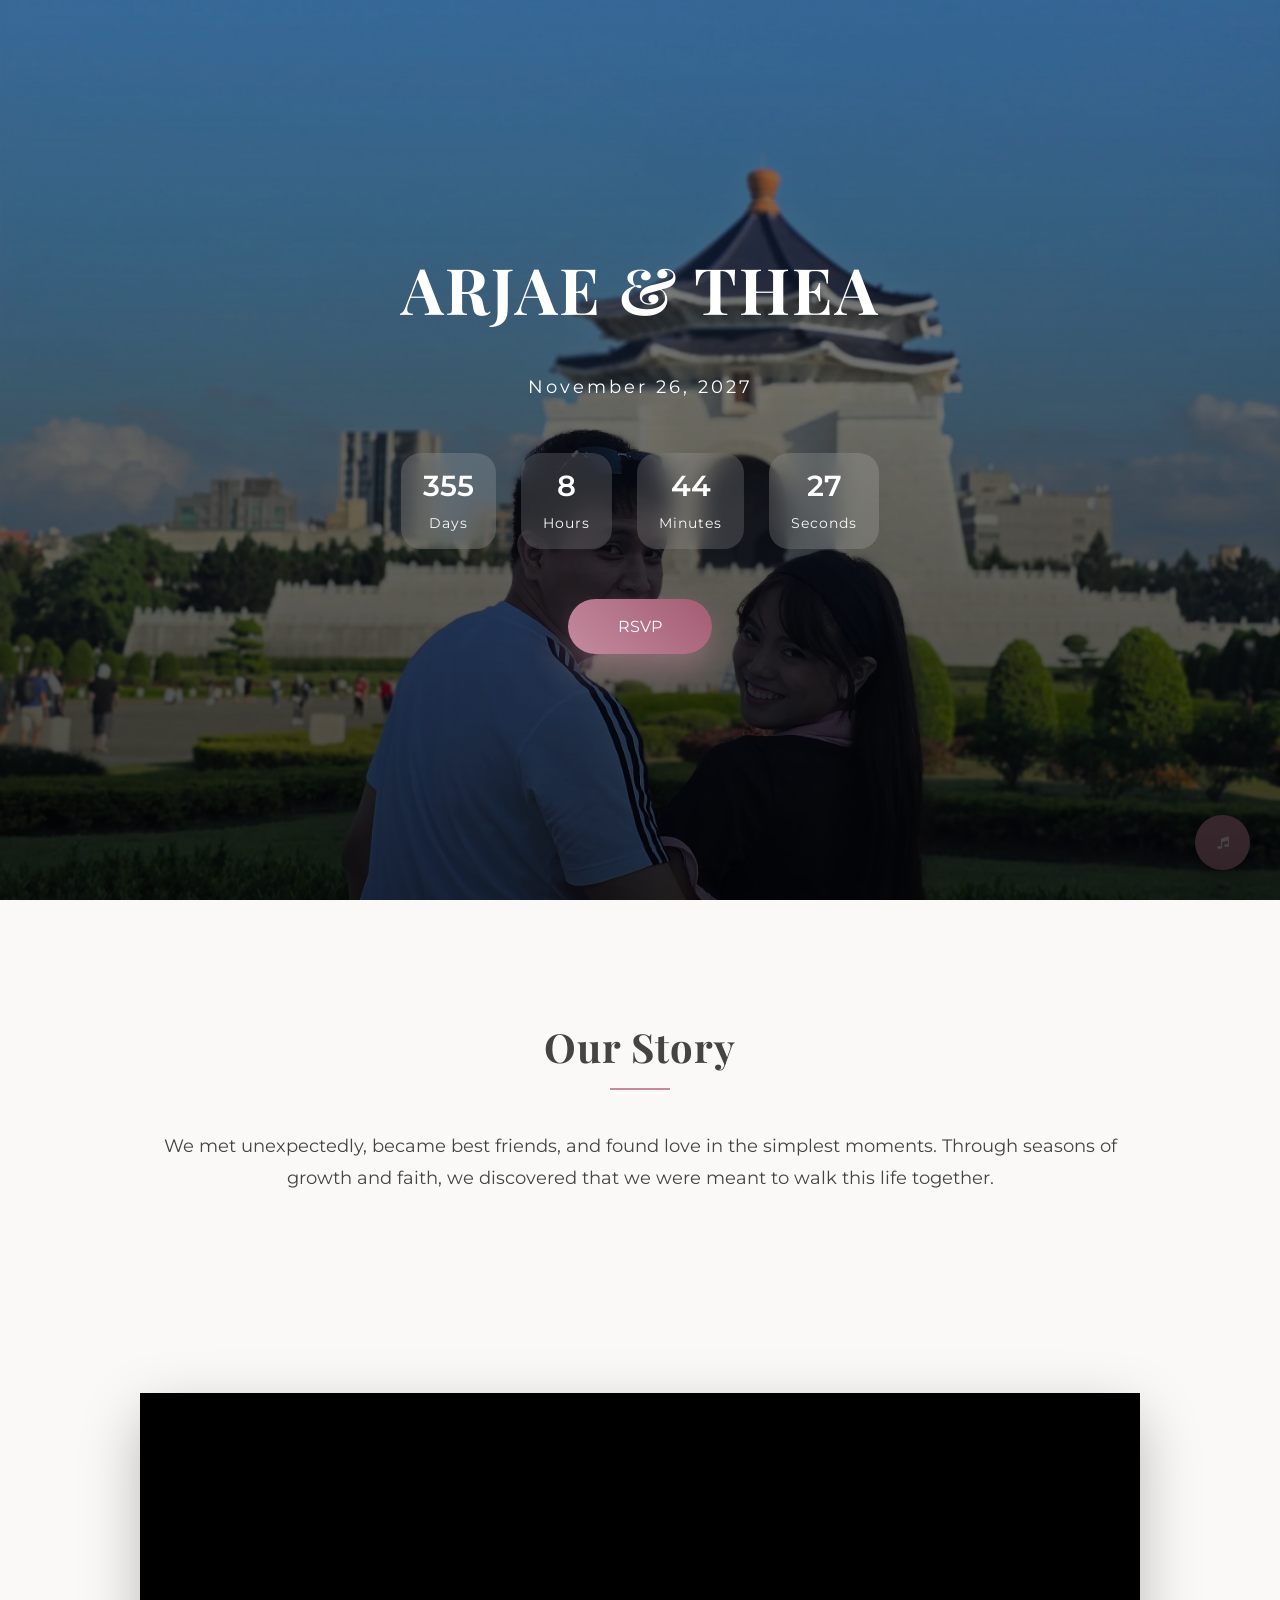
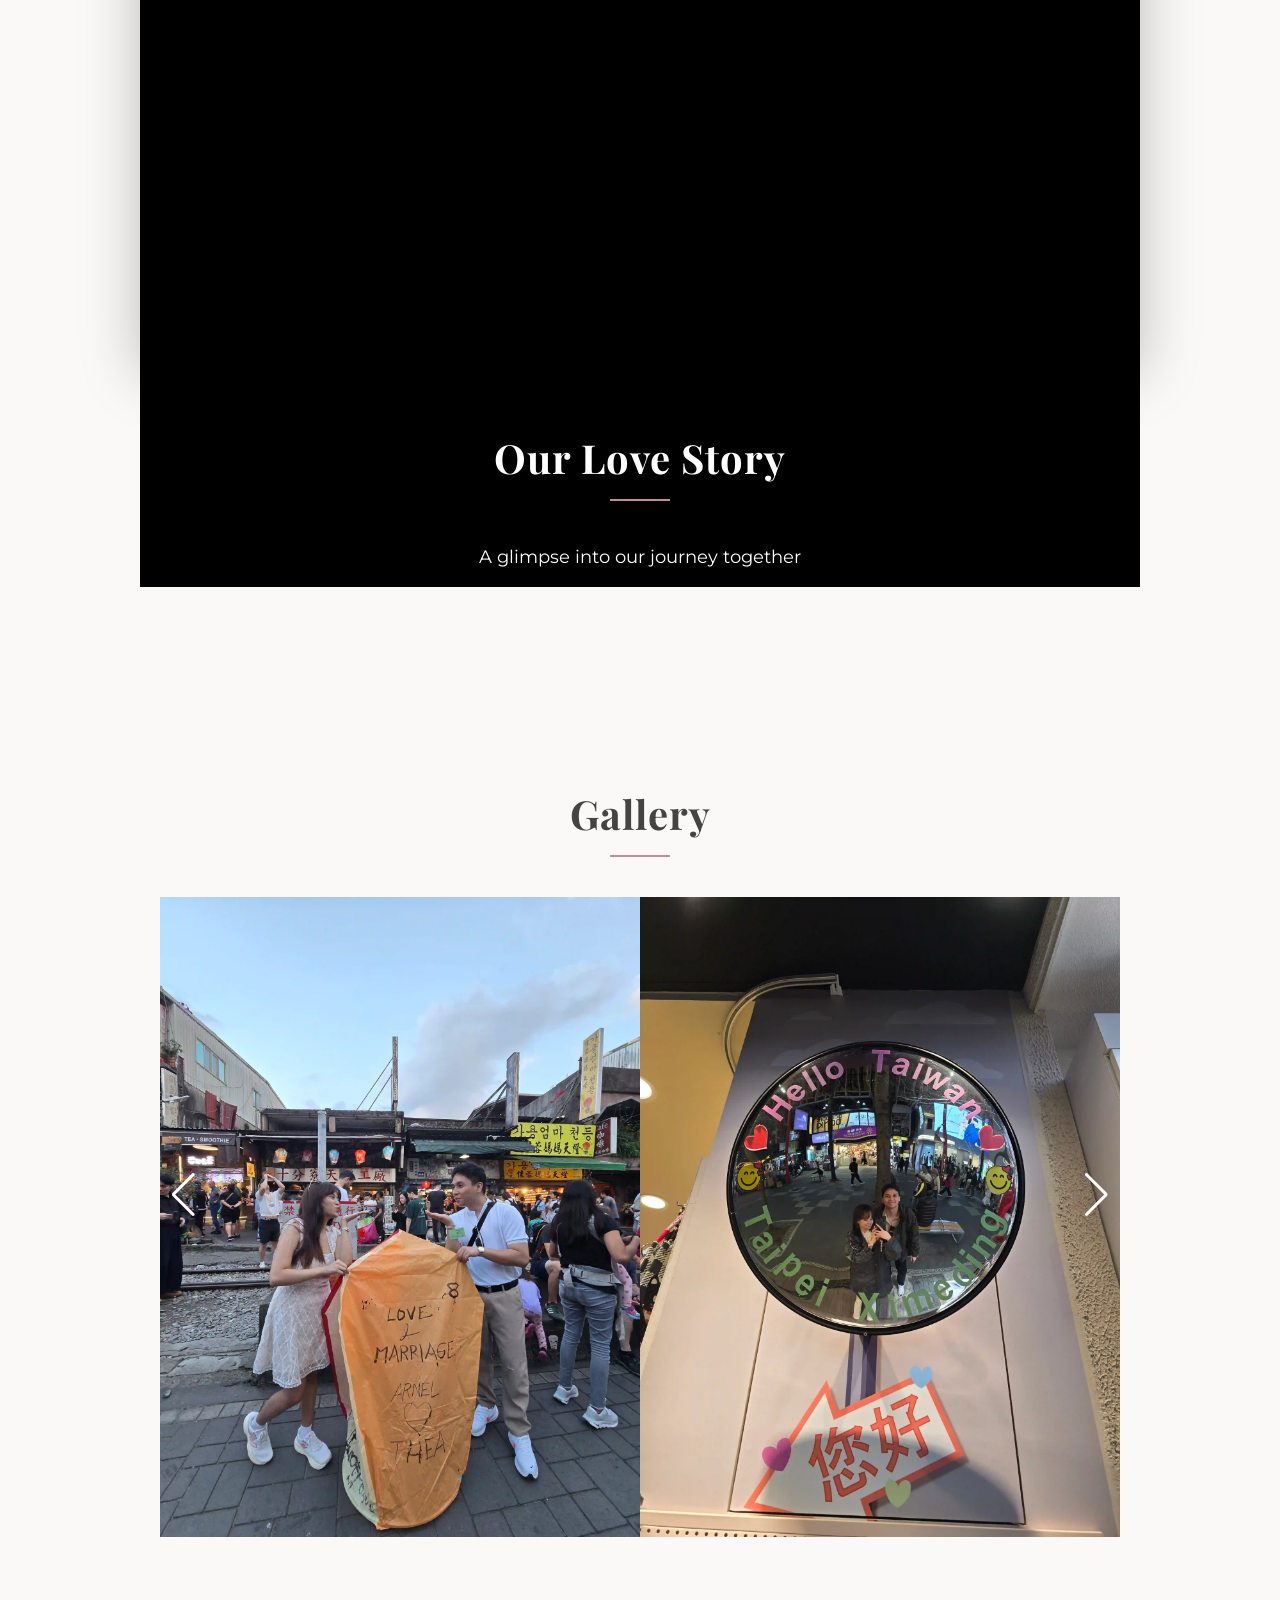
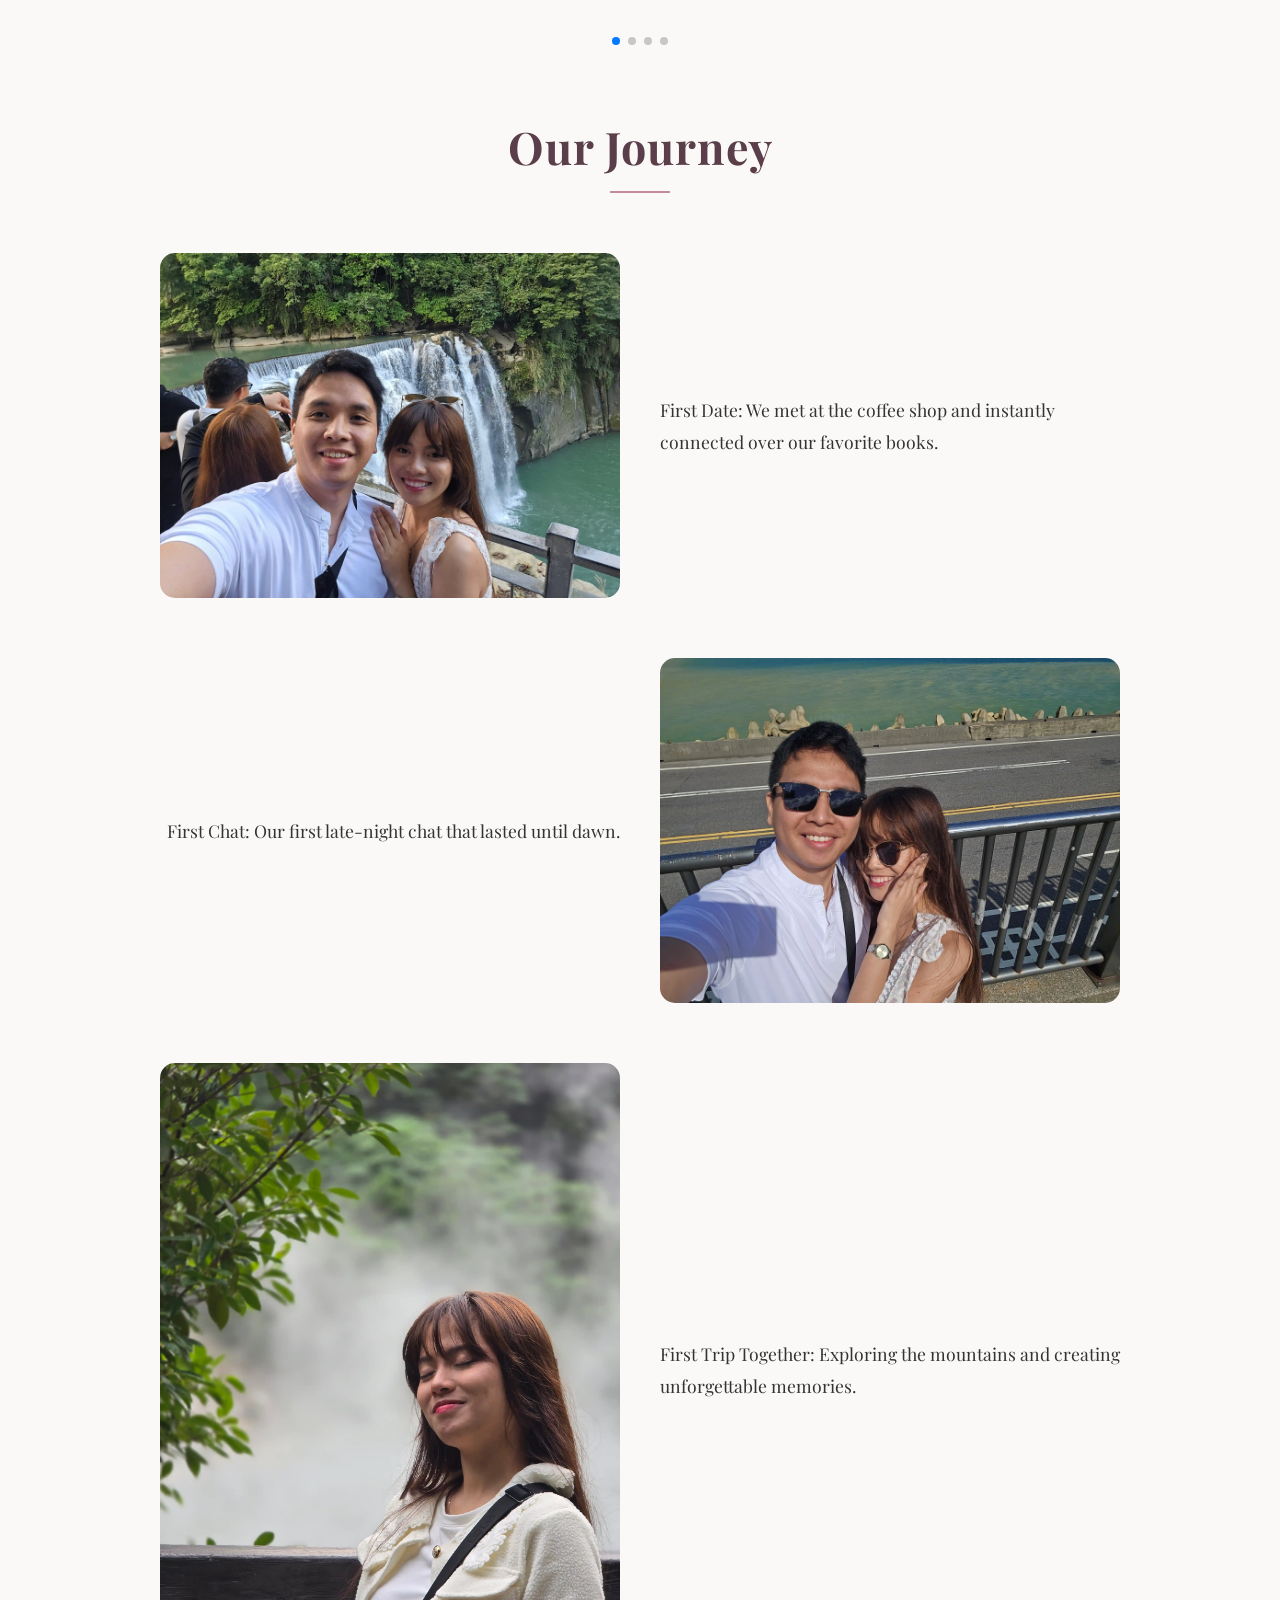
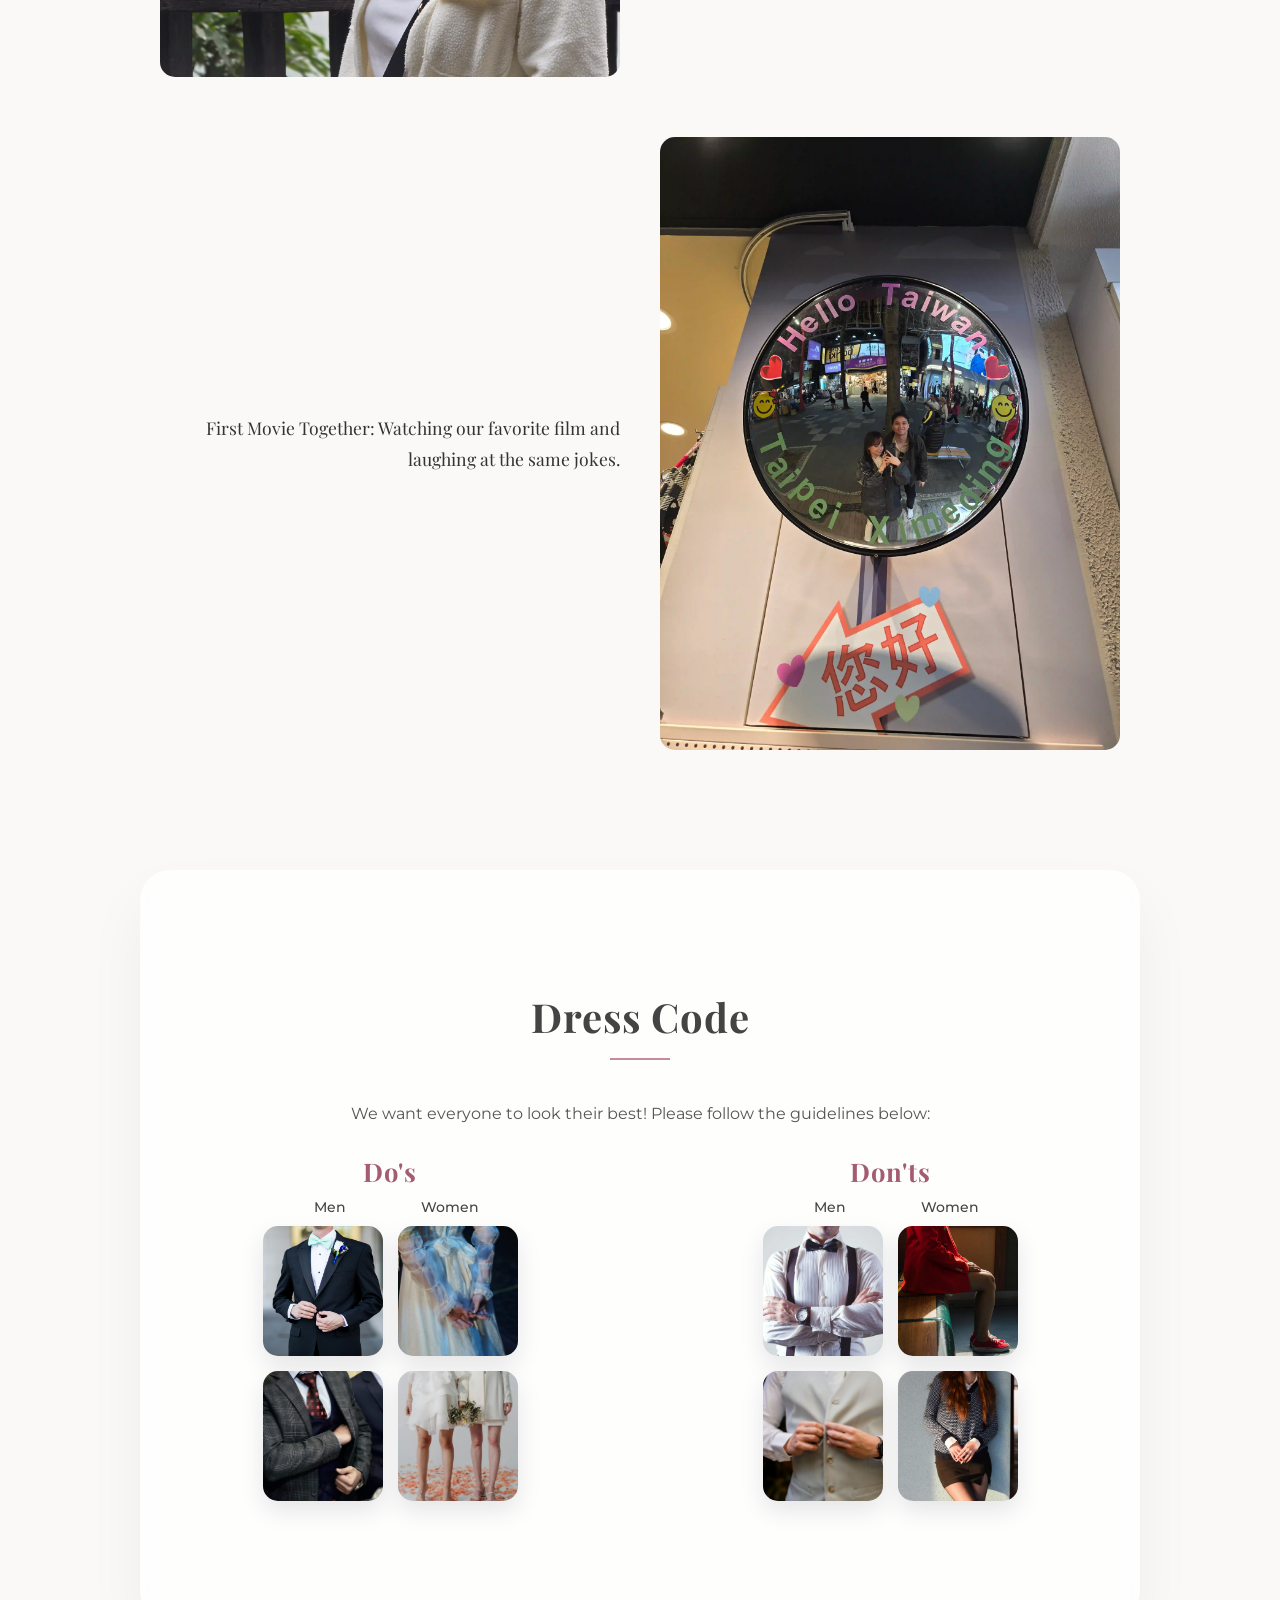
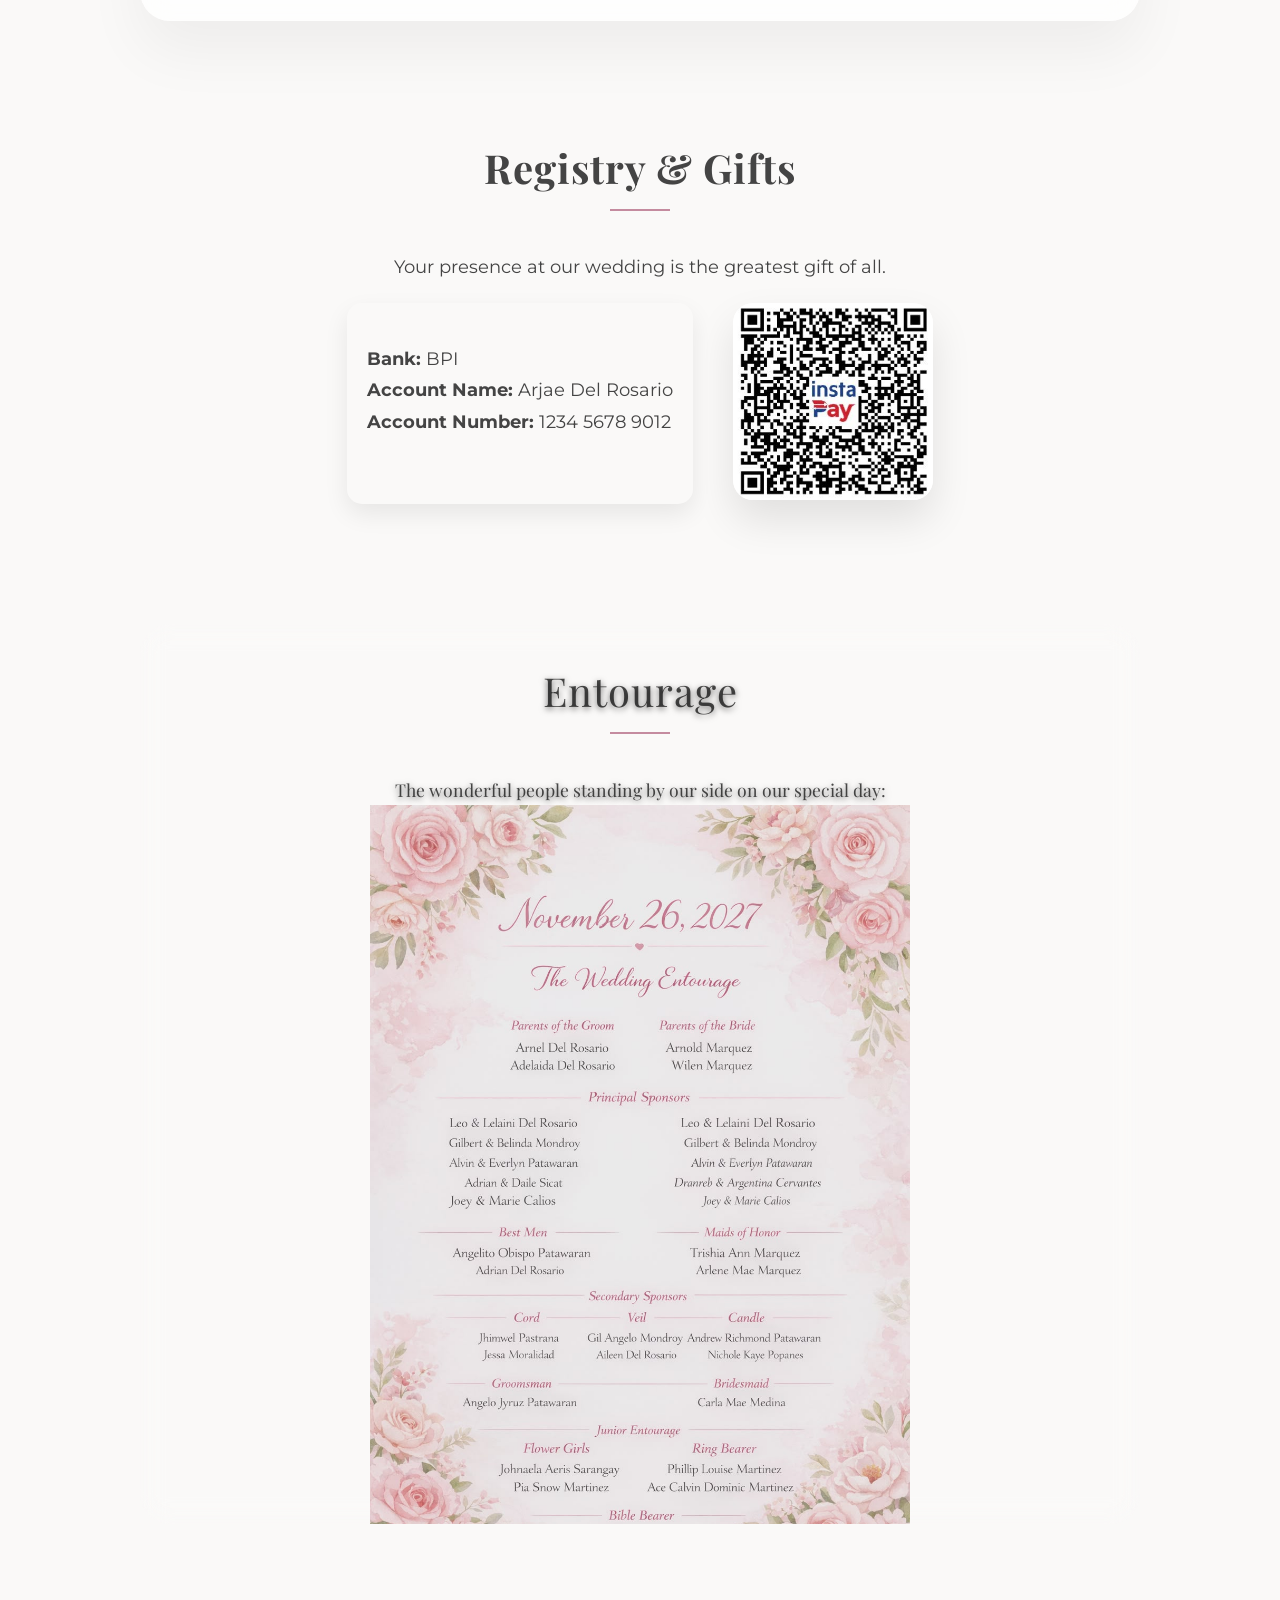
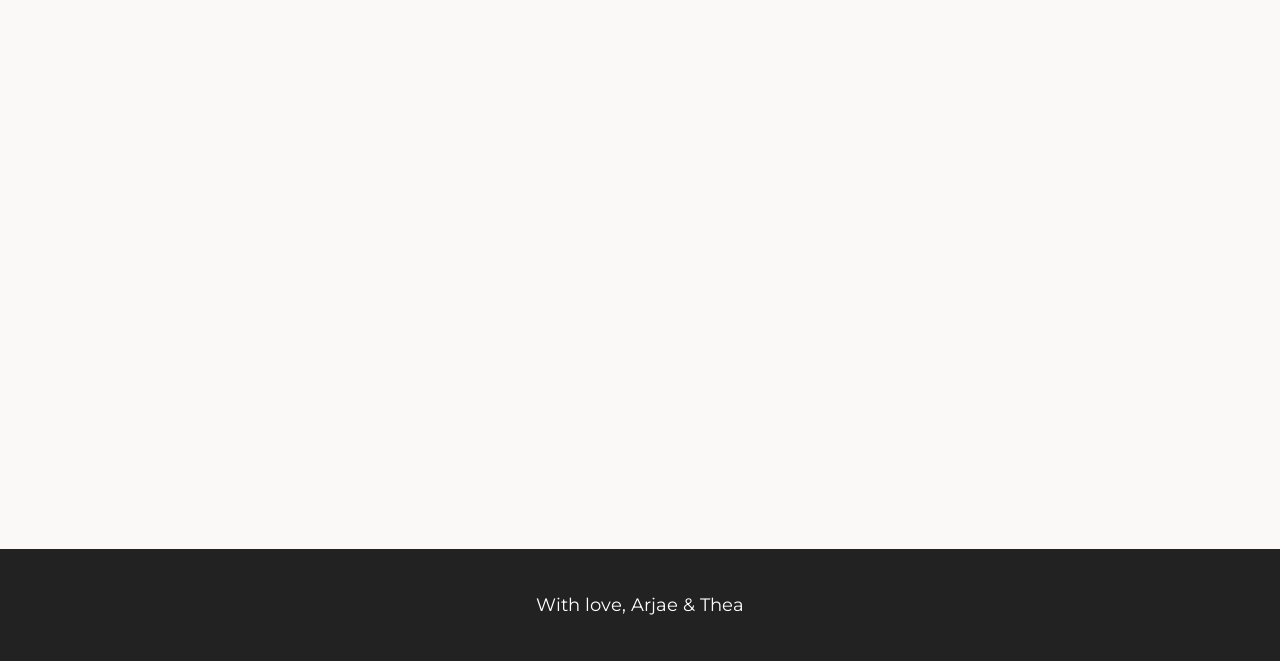
==== commit b13f9aff: "changes gallery to swipe mode" ====
--- a/main.html
+++ b/main.html
@@ -103,6 +103,47 @@
 
   <!-- Pagination below swiper -->
   <div class="swiper-pagination"></div>
+</section>
+
+<!-- Our Journey -->
+<section class="our-journey">
+  <h2 class="section-title">Our Journey</h2>
+
+  <div class="journey-item">
+    <div class="journey-text">
+      <p>First Date: We met at the coffee shop and instantly connected over our favorite books.</p>
+    </div>
+    <div class="journey-photo">
+      <img src="assets/images/gallery2.webp" alt="First Date">
+    </div>
+  </div>
+
+  <div class="journey-item">
+    <div class="journey-text">
+      <p>First Chat: Our first late-night chat that lasted until dawn.</p>
+    </div>
+    <div class="journey-photo">
+      <img src="assets/images/gallery5.webp" alt="First Chat">
+    </div>
+  </div>
+
+  <div class="journey-item">
+    <div class="journey-text">
+      <p>First Trip Together: Exploring the mountains and creating unforgettable memories.</p>
+    </div>
+    <div class="journey-photo">
+      <img src="assets/images/gallery6.webp" alt="First Trip">
+    </div>
+  </div>
+
+  <div class="journey-item">
+    <div class="journey-text">
+      <p>First Movie Together: Watching our favorite film and laughing at the same jokes.</p>
+    </div>
+    <div class="journey-photo">
+      <img src="assets/images/gallery3.webp" alt="First Movie">
+    </div>
+  </div>
 </section>
 
   <!-- DRESS CODE -->
--- a/style.css
+++ b/style.css
@@ -840,3 +840,76 @@
   top: 50%;
   transform: translateY(-50%);
 }
+
+
+/* OUR JOURNEY */
+.our-journey {
+  max-width: 1000px;
+  margin: 0 auto;
+  padding: 60px 20px;
+  font-family: 'Playfair Display', serif;
+}
+
+.our-journey .section-title {
+  text-align: center;
+  font-size: 2.8rem;
+  font-weight: 700;
+  margin-bottom: 60px;
+  color: #5a3e49;
+}
+
+.journey-item {
+  display: flex;
+  align-items: center;
+  margin-bottom: 60px;
+  gap: 40px;
+}
+
+/* Automatically alternate left/right */
+.journey-item:nth-child(even) {
+  flex-direction: row-reverse;
+}
+
+/* Text container */
+.journey-text {
+  flex: 1;
+  font-size: 1.25rem;
+  line-height: 1.8;
+  color: #333;
+}
+
+/* Align text horizontally based on left/right position */
+.journey-item:nth-child(odd) .journey-text {
+  text-align: right;
+}
+.journey-item:nth-child(even) .journey-text {
+  text-align: left;
+}
+
+/* Photo container */
+.journey-photo {
+  flex: 1;
+  display: flex;
+  justify-content: center;
+}
+.journey-photo img {
+  max-width: 100%;
+  border-radius: 15px;
+  object-fit: cover;
+}
+
+/* Mobile responsiveness */
+@media (max-width: 768px) {
+  .journey-item {
+    flex-direction: column !important;
+    text-align: center !important;
+    gap: 20px;
+  }
+  .journey-text {
+    text-align: center !important;
+  }
+  .journey-photo img {
+    width: 100%;
+    height: auto;
+  }
+}
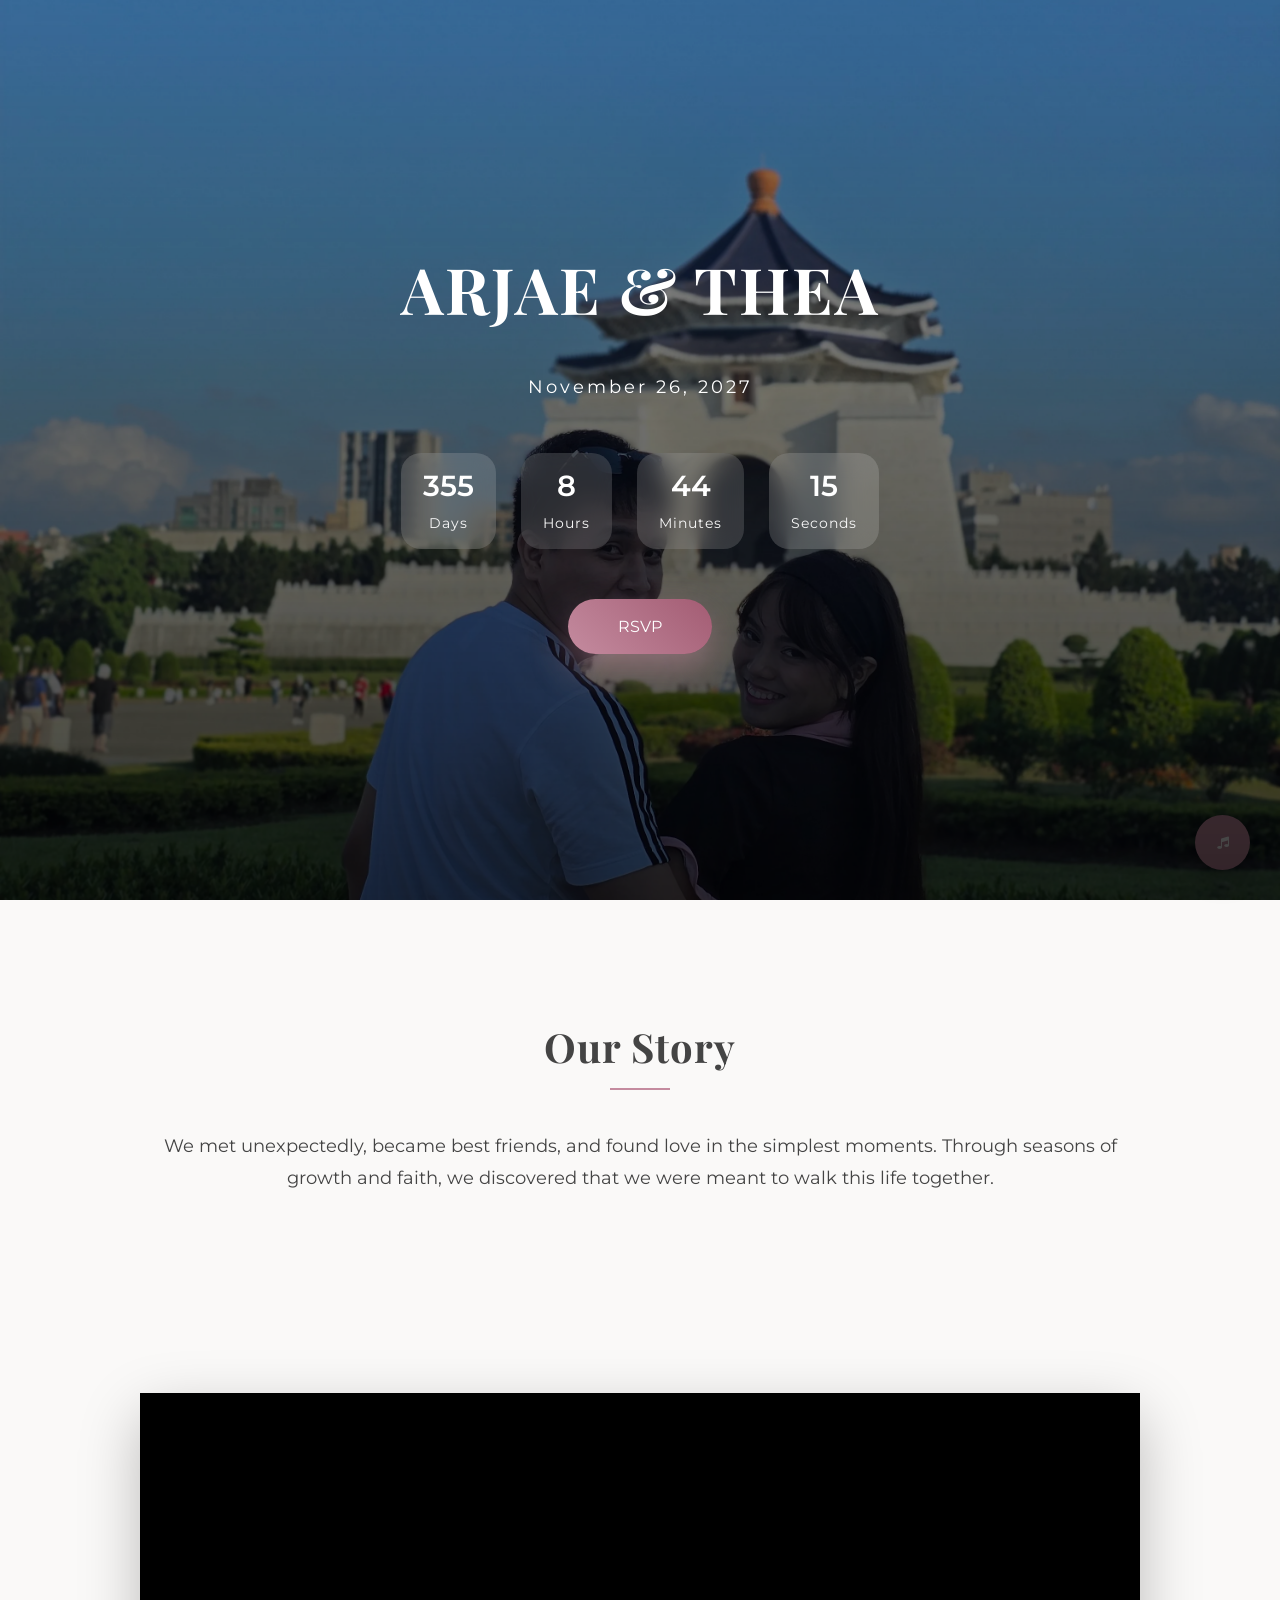
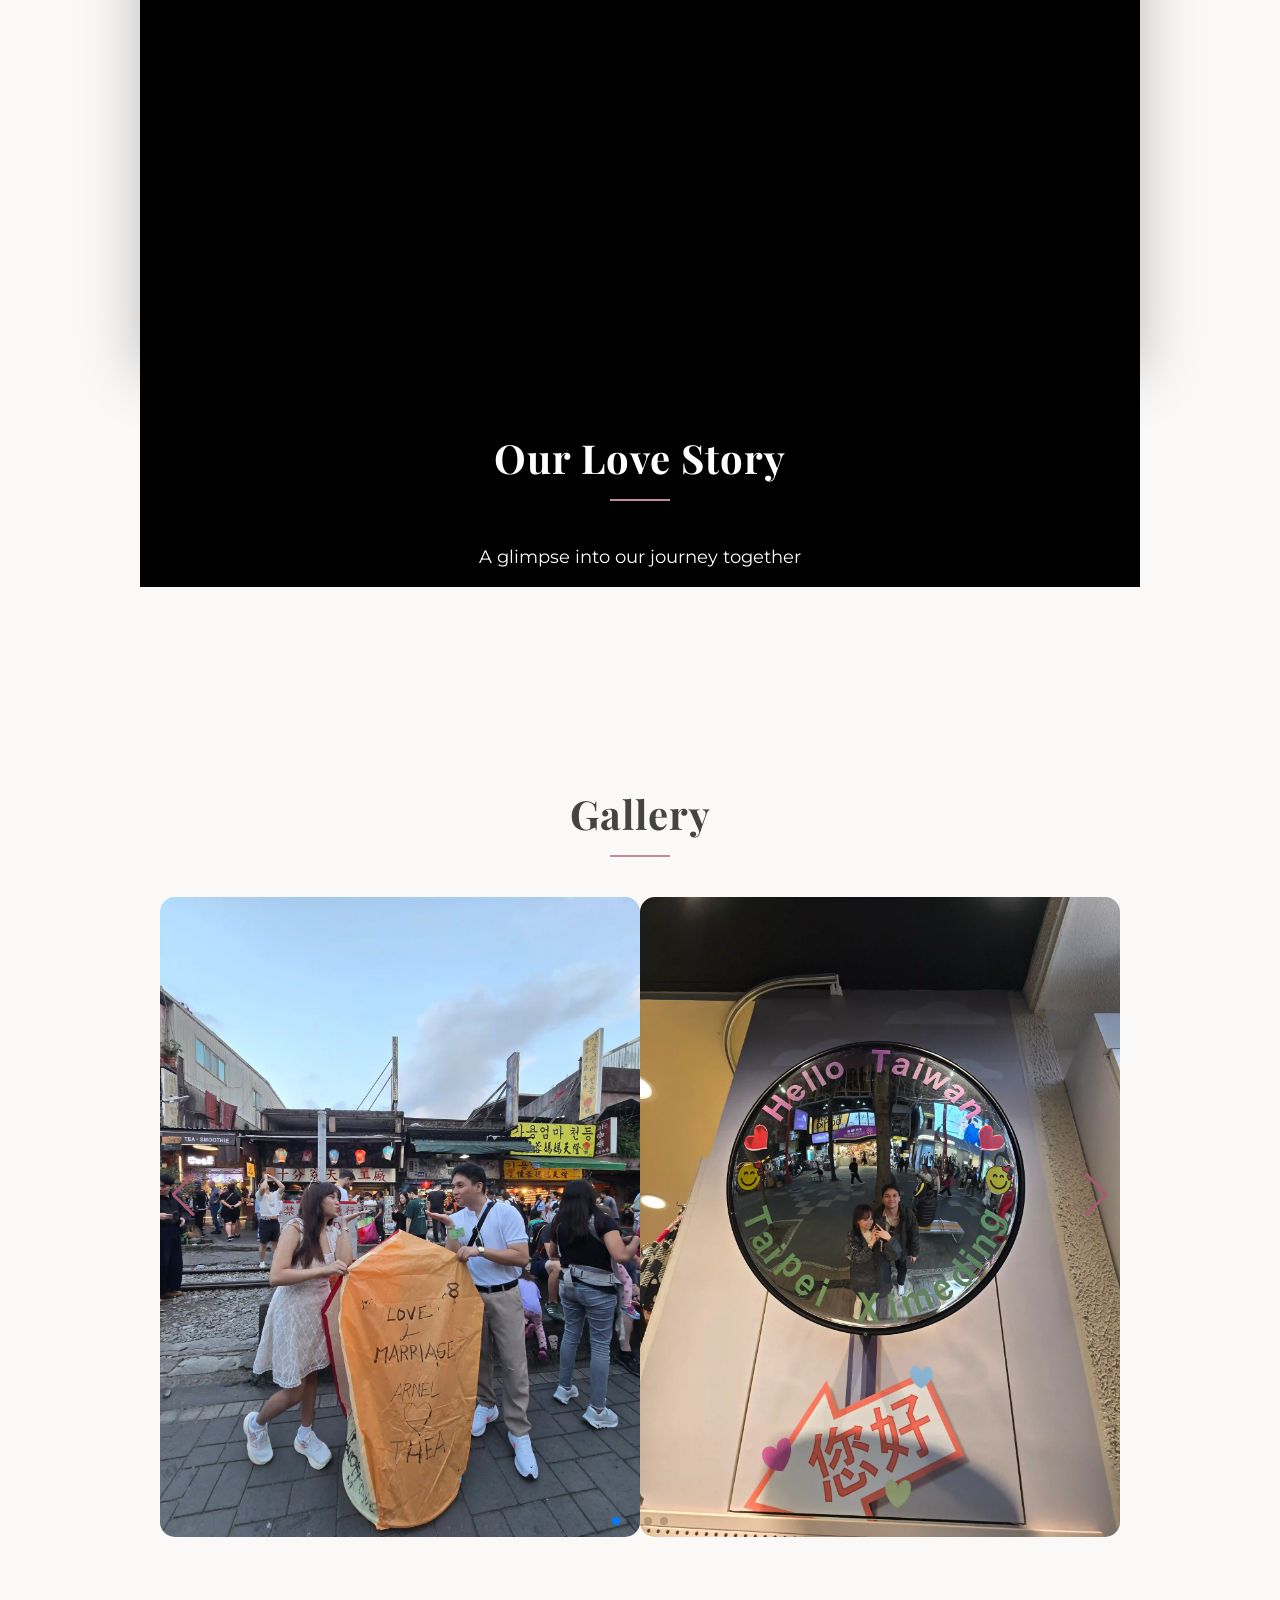
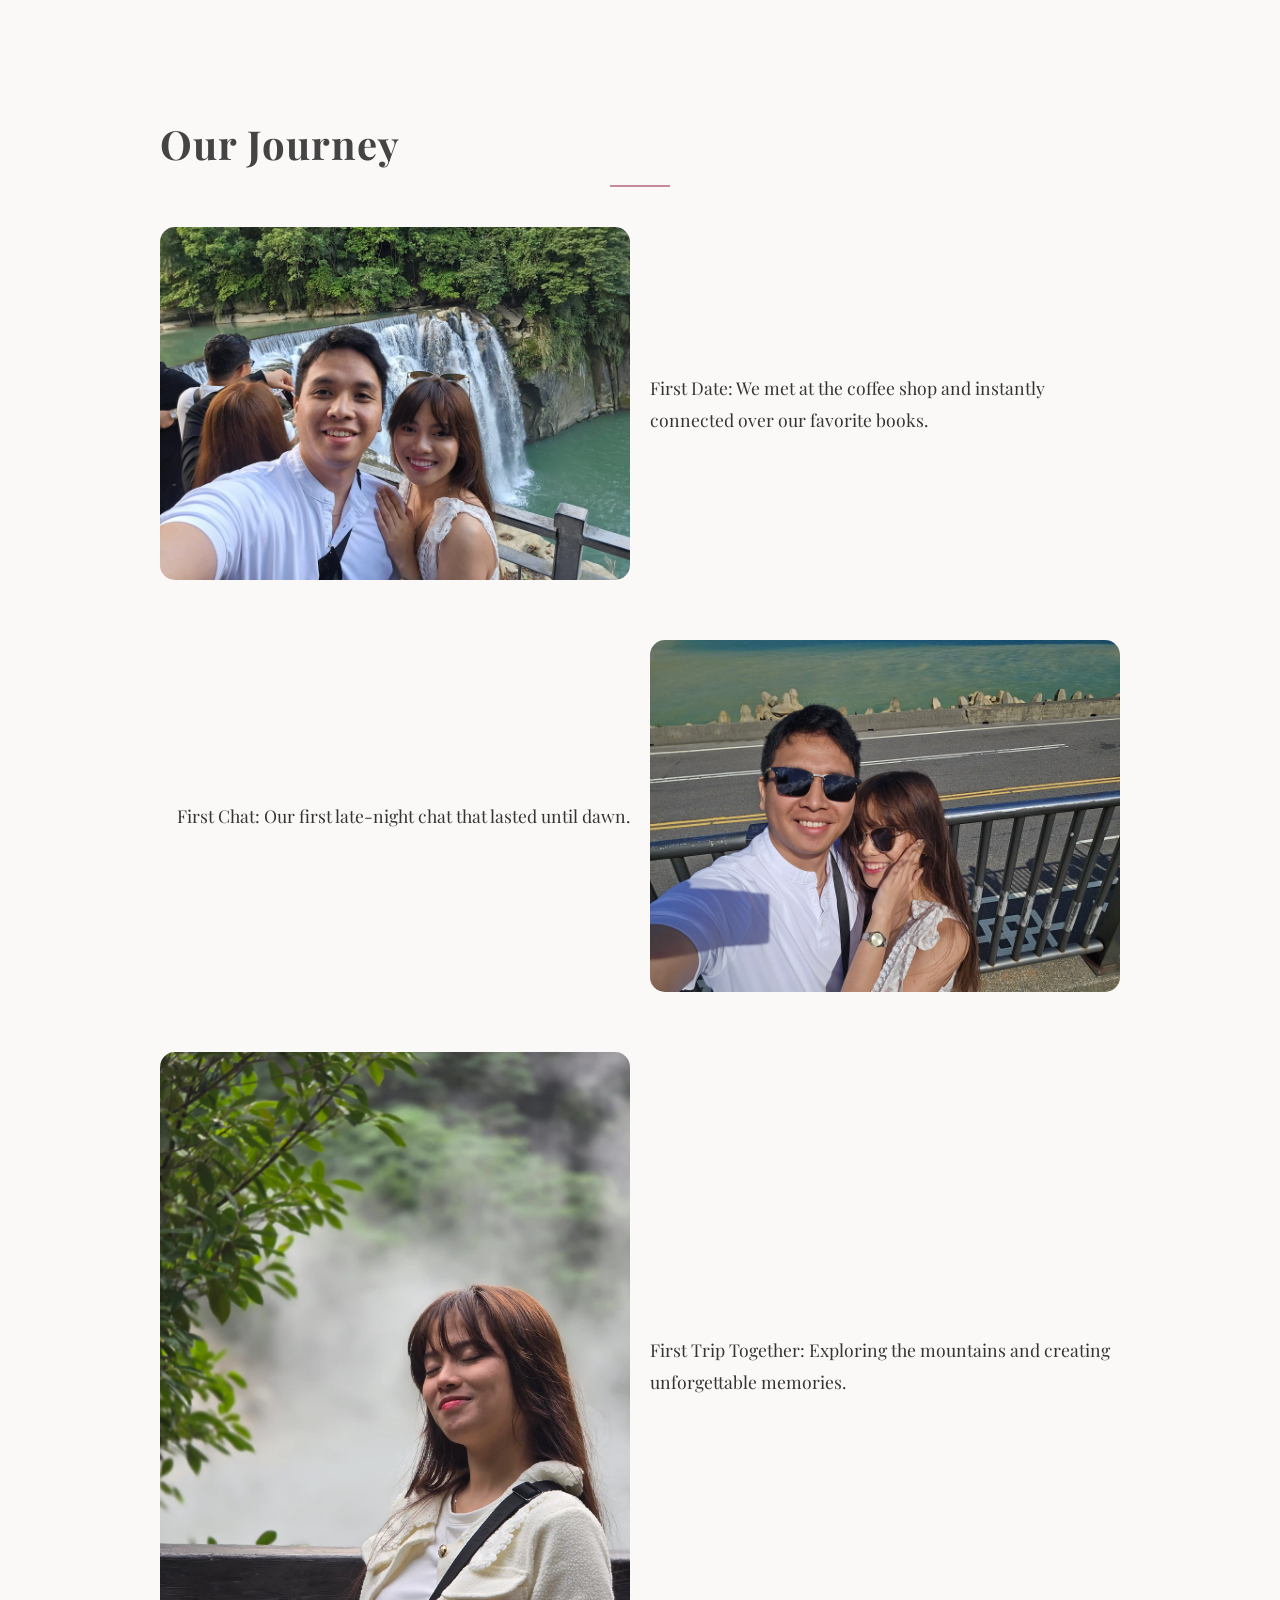
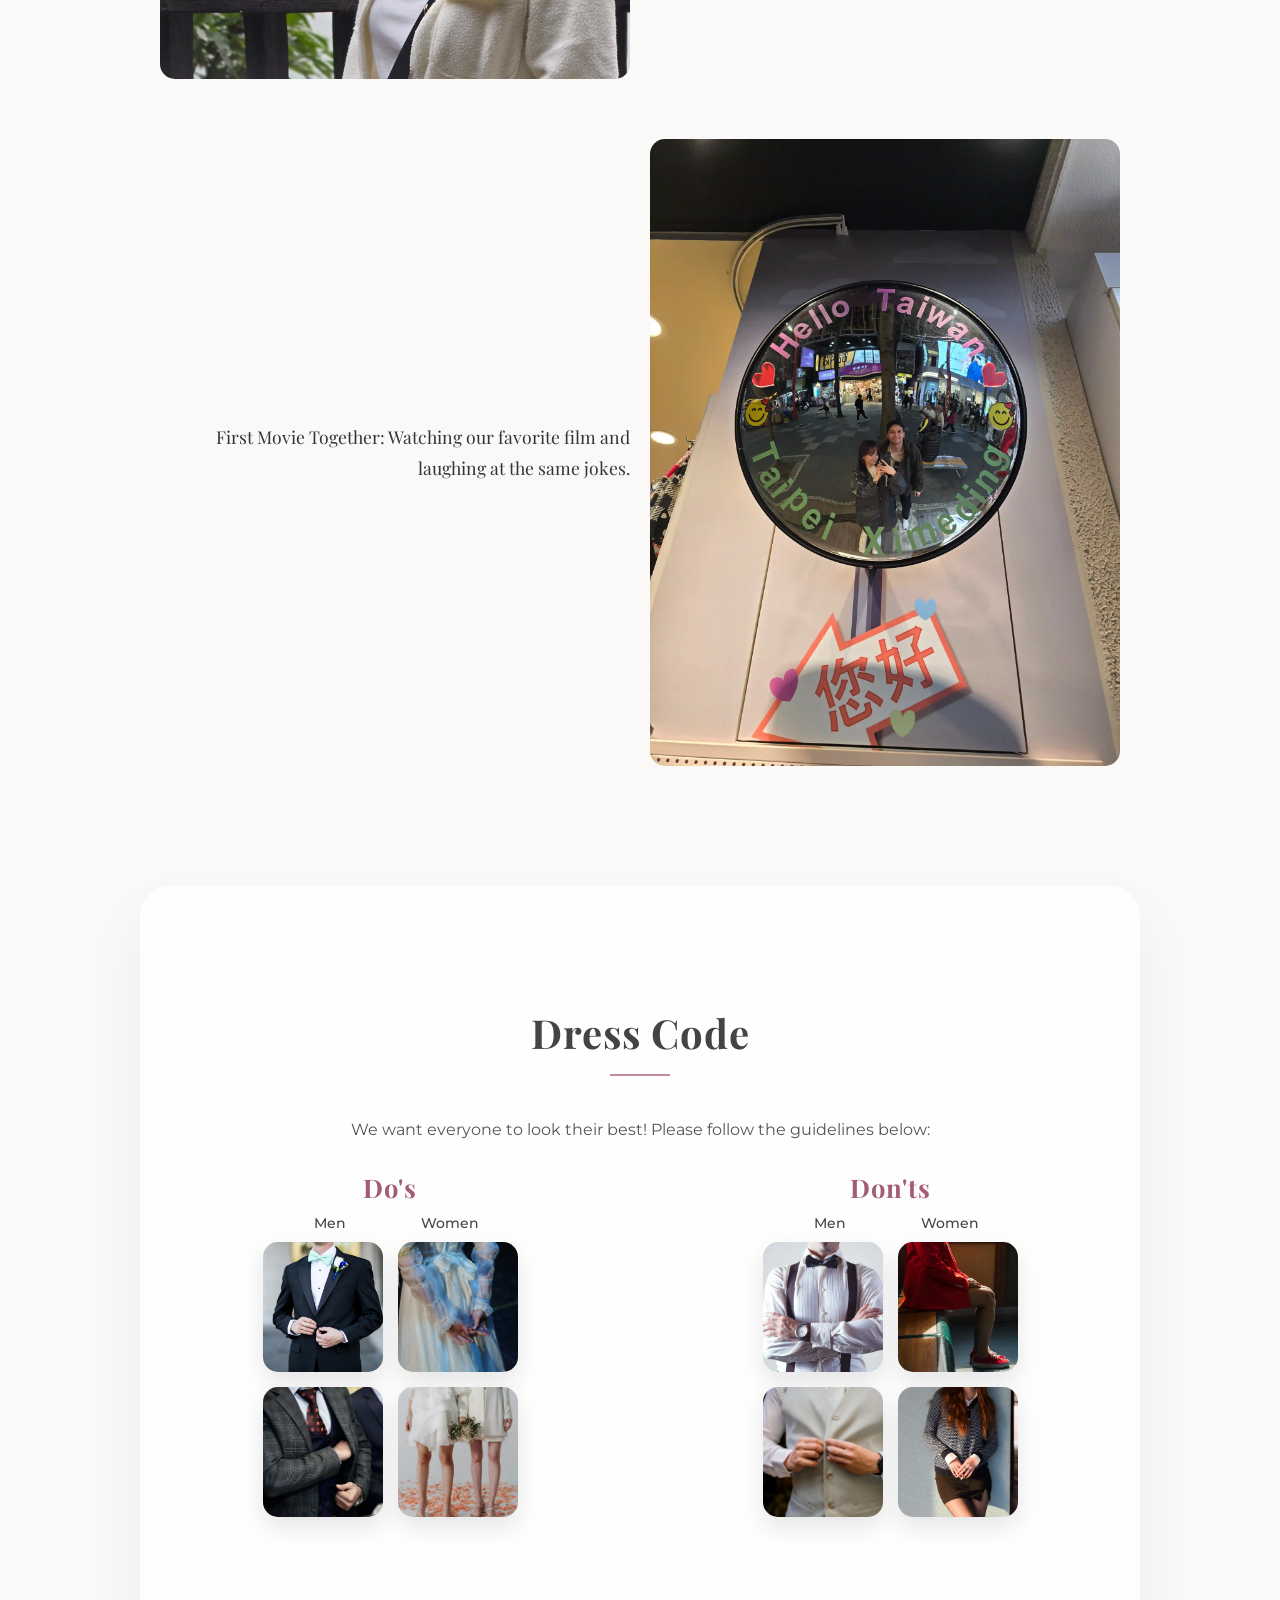
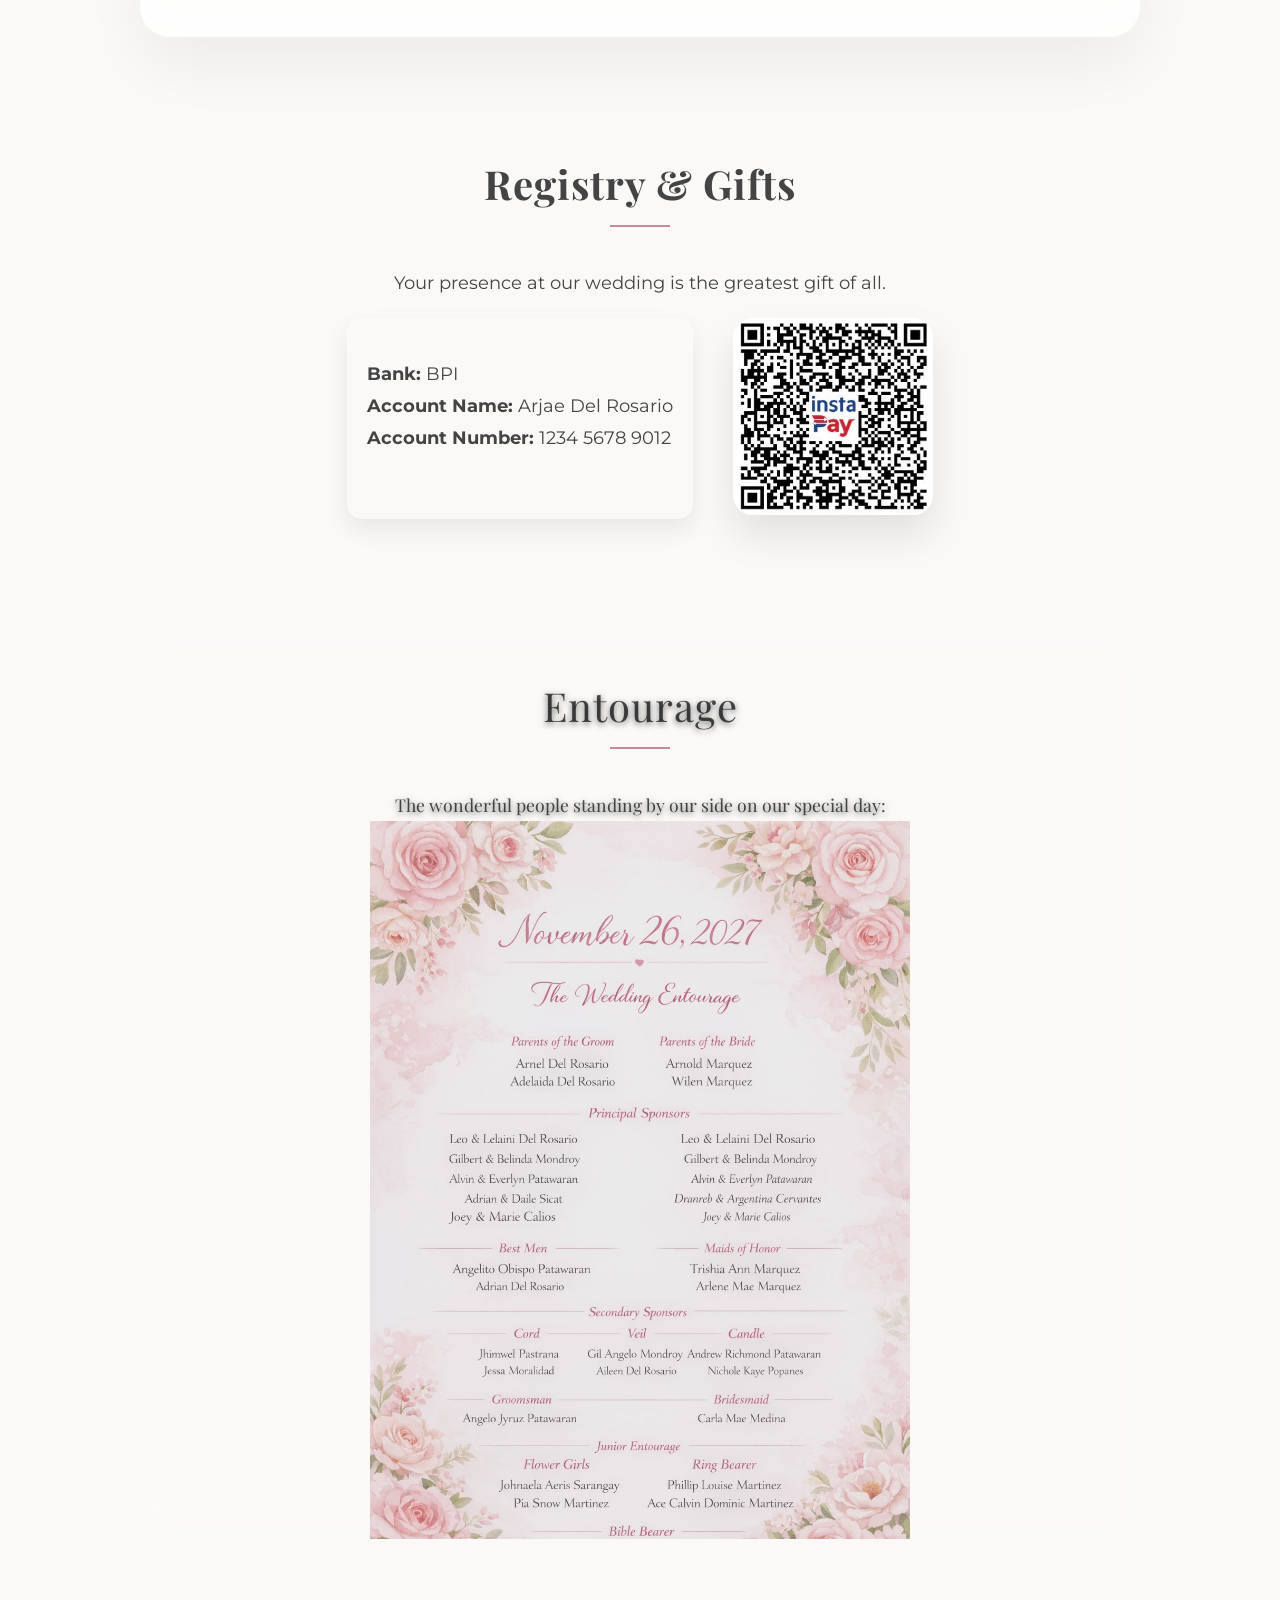
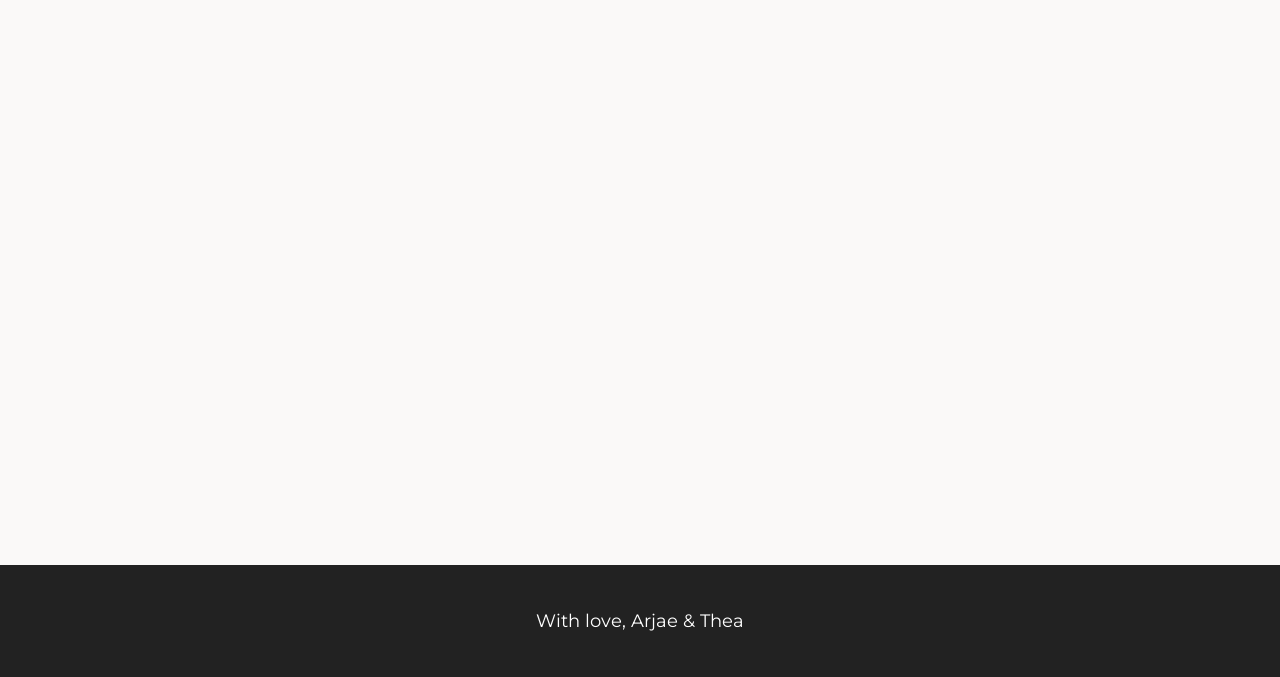
==== commit b577e4fb: "adjust mobile mode for gallery and journey" ====
--- a/main.html
+++ b/main.html
@@ -85,10 +85,10 @@
     </div>
   </section>
 
-  <!-- GALLERY -->
+<!-- GALLERY -->
 <section class="section" data-aos="fade-up">
   <h2>Gallery</h2>
-  <div class="swiper">
+  <div class="swiper gallery-swiper">
     <div class="swiper-wrapper">
       <div class="swiper-slide"><img src="assets/images/gallery1.webp" alt="Photo 1"></div>
       <div class="swiper-slide"><img src="assets/images/gallery3.webp" alt="Photo 2"></div>
@@ -99,13 +99,13 @@
     <!-- Navigation Arrows -->
     <div class="swiper-button-prev"></div>
     <div class="swiper-button-next"></div>
-  </div>
-
-  <!-- Pagination below swiper -->
-  <div class="swiper-pagination"></div>
+
+    <!-- Pagination below swiper -->
+    <div class="swiper-pagination"></div>
+  </div>
 </section>
 
-<!-- Our Journey -->
+<!-- OUR JOURNEY -->
 <section class="our-journey">
   <h2 class="section-title">Our Journey</h2>
 
@@ -288,11 +288,11 @@
   
   <script src="https://cdn.jsdelivr.net/npm/swiper@10/swiper-bundle.min.js"></script>
 <script>
-  const swiper = new Swiper('.swiper', {
-  slidesPerView: 2,       // 2 images side by side
-  spaceBetween: 0,        // no space between slides
+  const gallerySwiper = new Swiper('.gallery-swiper', {
+  slidesPerView: 2,       // always 2 images
+  spaceBetween: 0,        // no gap
   loop: true,
-  slidesPerGroup: 1,      // swipe 1 slide at a time
+  slidesPerGroup: 1,
   navigation: {
     nextEl: '.swiper-button-next',
     prevEl: '.swiper-button-prev',
@@ -301,6 +301,11 @@
     el: '.swiper-pagination',
     clickable: true,
   },
+  breakpoints: {
+    0: { slidesPerView: 2 },
+    768: { slidesPerView: 2 },
+    1024: { slidesPerView: 2 }
+  }
 });
 </script>
 </body>
--- a/style.css
+++ b/style.css
@@ -808,41 +808,40 @@
 }
 
 
-/* Swiper container */
-.swiper {
+/* ==================== GALLERY SWIPER ==================== */
+.gallery-swiper {
+  width: 100%;
+  height: auto;
+  margin: 0 auto;
+}
+
+.gallery-swiper .swiper-slide {
+  width: 50%;           /* always 2 images per row */
+  height: auto;         /* maintain aspect ratio */
+}
+
+.gallery-swiper .swiper-slide img {
   width: 100%;
   height: 100%;
-  margin: 0 auto;
-}
-
-/* Each slide takes half width, no gap */
-.swiper-slide {
-  width: 50%;
-}
-
-/* Images fill the slide fully */
-.swiper-slide img {
-  width: 100%;
-  height: 100%;
-  object-fit: cover; /* fills the slide without leaving space */
+  object-fit: cover;    /* fills slide fully */
   display: block;
-}
-
-/* Pagination below the images */
-.swiper-pagination {
-  text-align: center;
-  margin-top: 10px;
-}
-
-/* Optional: arrows vertically centered on the images */
+  border-radius: 15px;
+}
+
+/* Swiper arrows */
 .swiper-button-next, .swiper-button-prev {
-  color: #fff;
+  color: #a35c73;
   top: 50%;
   transform: translateY(-50%);
 }
 
-
-/* OUR JOURNEY */
+/* Pagination dots */
+.swiper-pagination {
+  text-align: center;
+  margin-top: 15px;
+}
+
+/* ==================== JOURNEY SECTION ==================== */
 .our-journey {
   max-width: 1000px;
   margin: 0 auto;
@@ -850,64 +849,56 @@
   font-family: 'Playfair Display', serif;
 }
 
-.our-journey .section-title {
-  text-align: center;
-  font-size: 2.8rem;
-  font-weight: 700;
+.journey-item {
+  display: flex;
+  align-items: center;
+  gap: 20px; /* smaller gap for mobile */
   margin-bottom: 60px;
-  color: #5a3e49;
-}
-
-.journey-item {
-  display: flex;
-  align-items: center;
-  margin-bottom: 60px;
-  gap: 40px;
-}
-
-/* Automatically alternate left/right */
+  flex-wrap: wrap; /* ensures text/image don't overflow */
+}
+
+/* Alternate sides */
 .journey-item:nth-child(even) {
   flex-direction: row-reverse;
 }
 
-/* Text container */
 .journey-text {
-  flex: 1;
+  flex: 1 1 45%;
   font-size: 1.25rem;
   line-height: 1.8;
   color: #333;
 }
 
-/* Align text horizontally based on left/right position */
-.journey-item:nth-child(odd) .journey-text {
-  text-align: right;
-}
-.journey-item:nth-child(even) .journey-text {
-  text-align: left;
-}
-
-/* Photo container */
+/* Align text left/right */
+.journey-item:nth-child(odd) .journey-text { text-align: right; }
+.journey-item:nth-child(even) .journey-text { text-align: left; }
+
 .journey-photo {
-  flex: 1;
-  display: flex;
-  justify-content: center;
-}
+  flex: 1 1 45%;
+  display: flex;
+  justify-content: center;
+}
+
 .journey-photo img {
   max-width: 100%;
   border-radius: 15px;
   object-fit: cover;
 }
 
-/* Mobile responsiveness */
+/* ==================== MOBILE ==================== */
 @media (max-width: 768px) {
   .journey-item {
-    flex-direction: column !important;
-    text-align: center !important;
-    gap: 20px;
+    gap: 15px;
   }
+
+  .journey-text, .journey-photo {
+    flex: 1 1 48%; /* still side by side */
+  }
+
   .journey-text {
-    text-align: center !important;
+    font-size: 1.1rem;
   }
+
   .journey-photo img {
     width: 100%;
     height: auto;
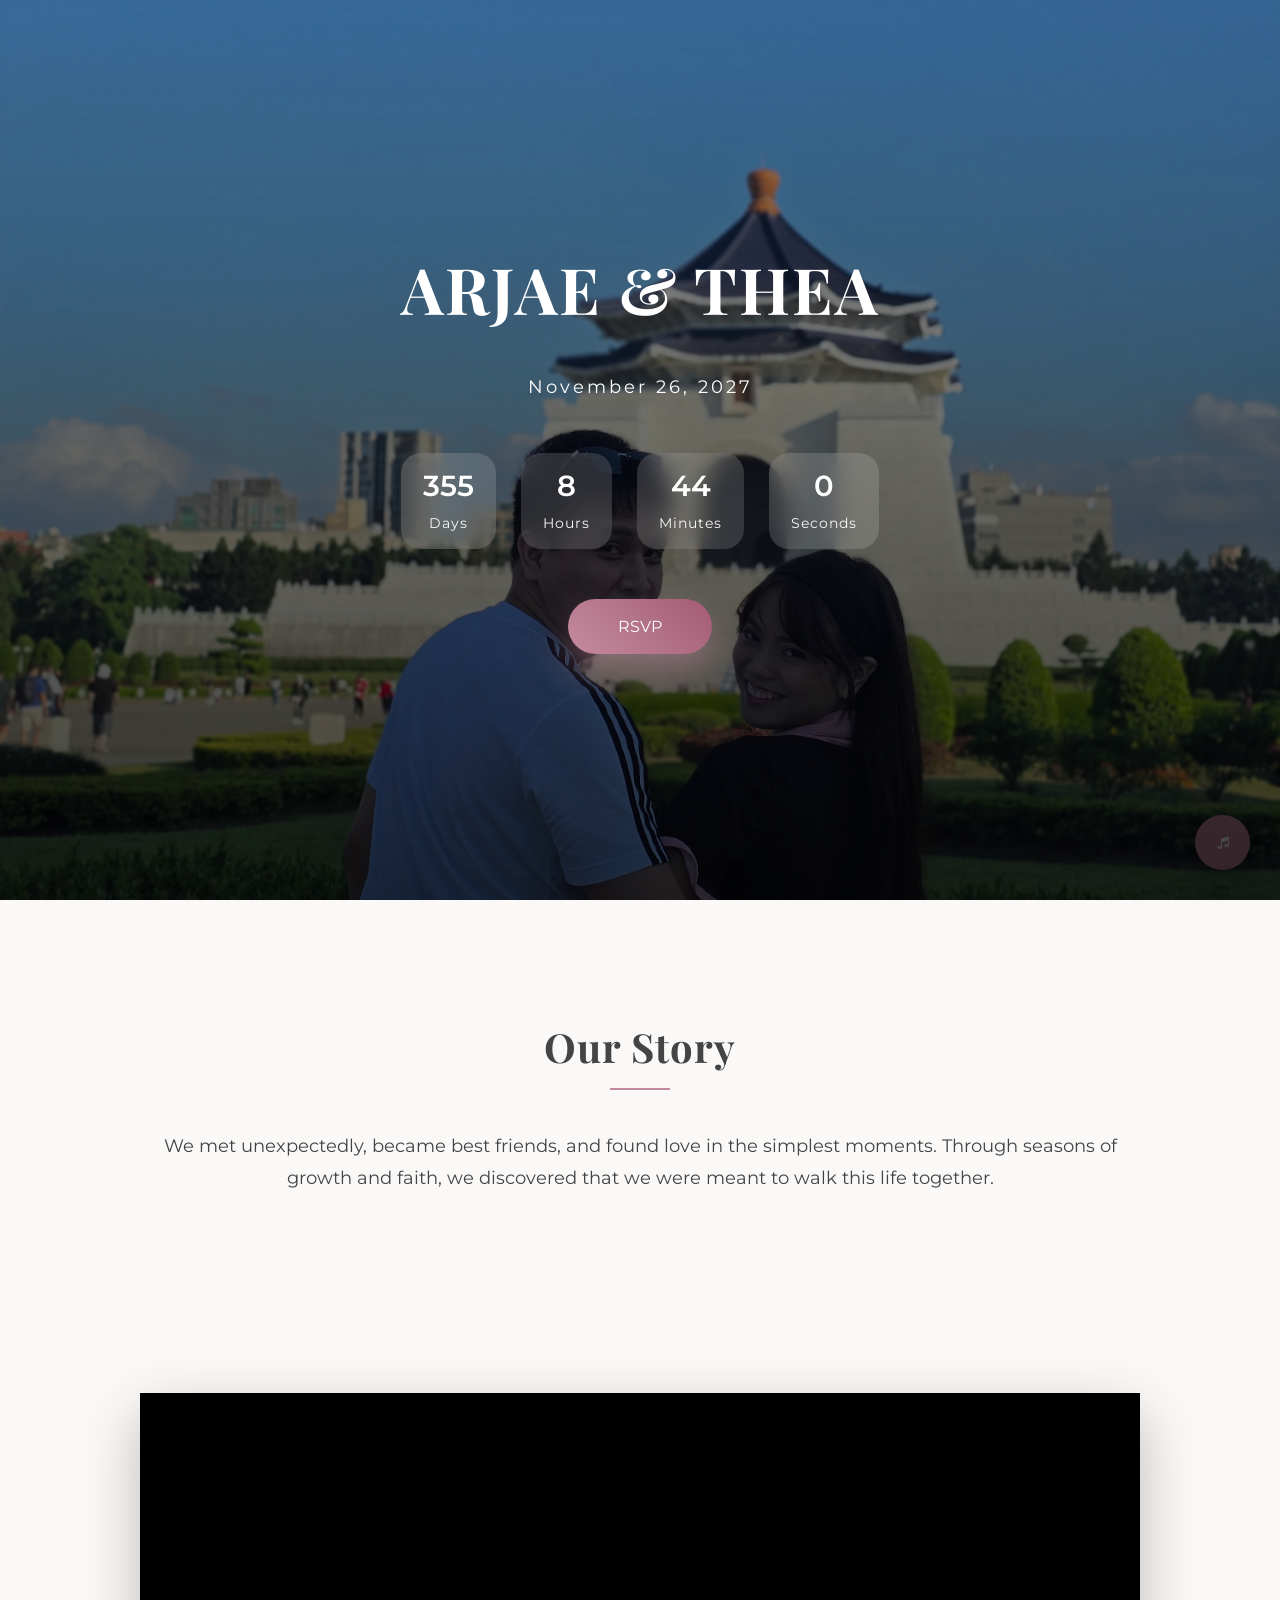
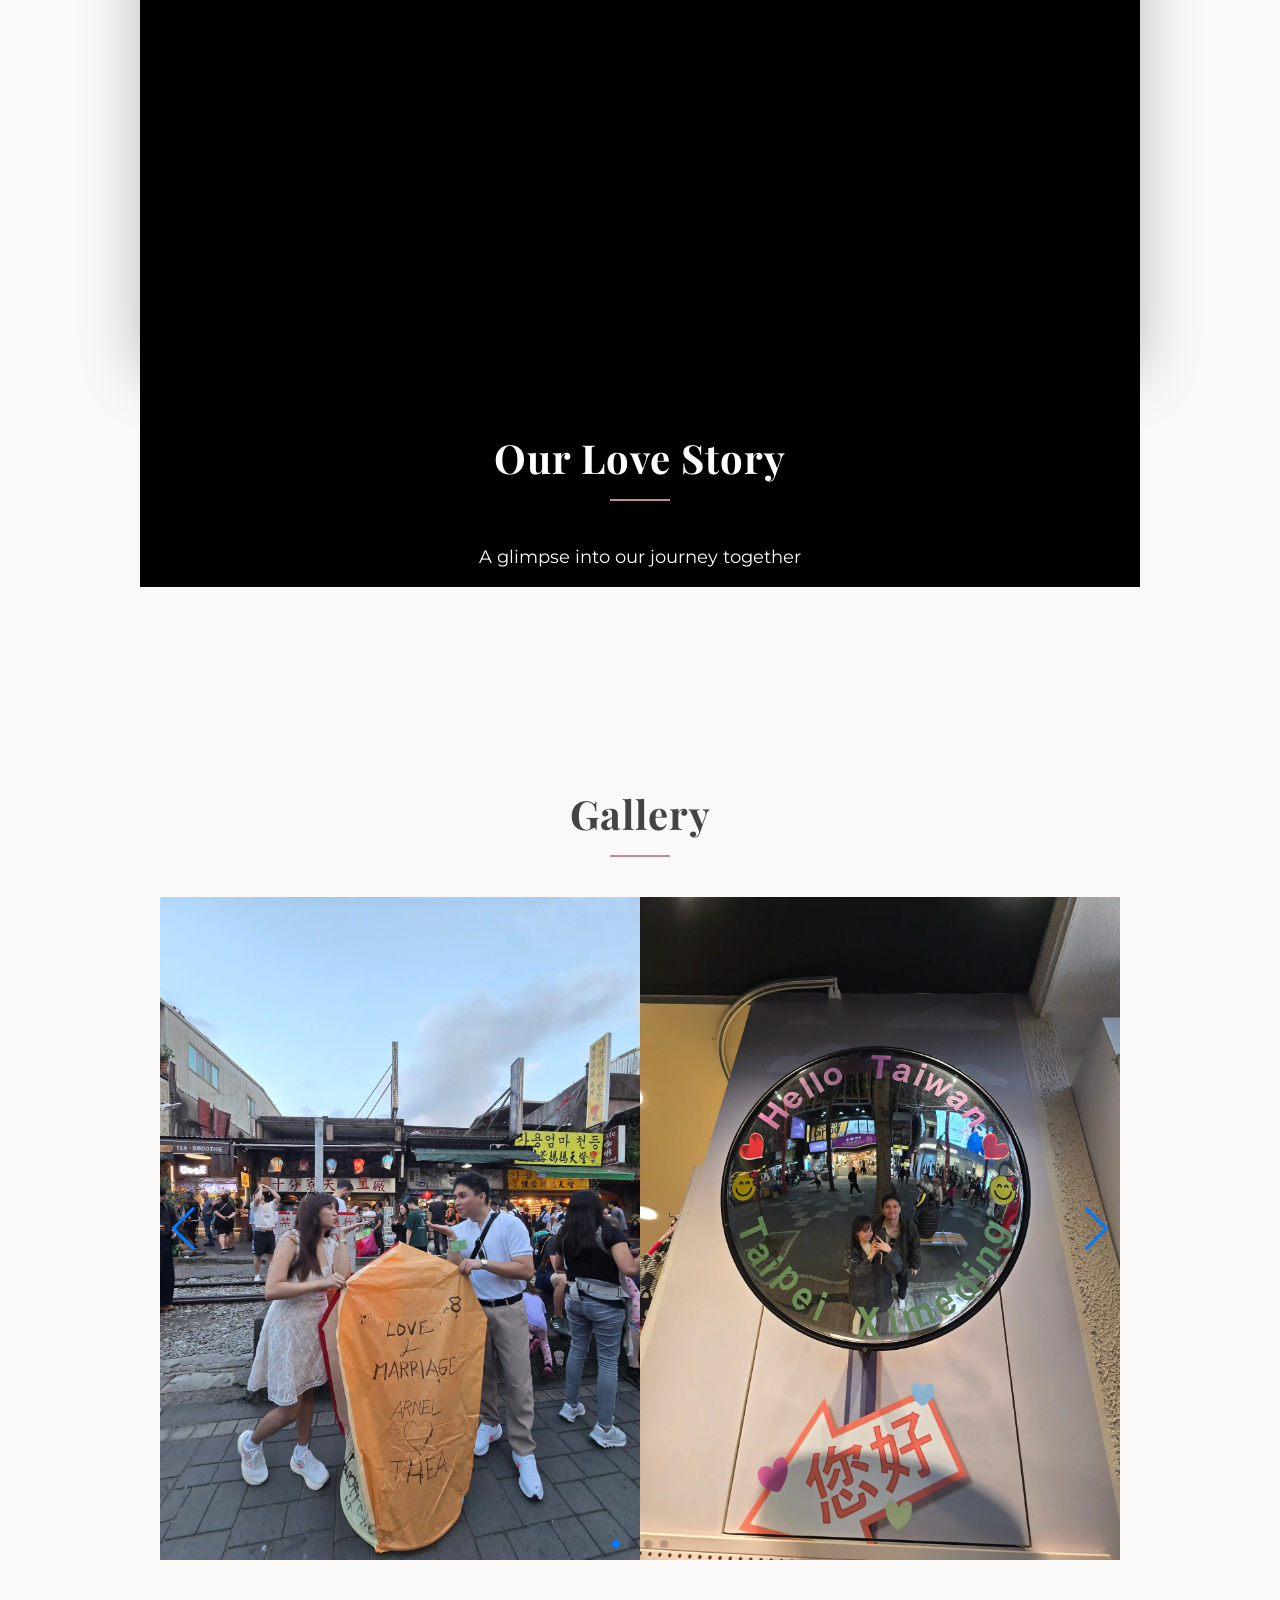
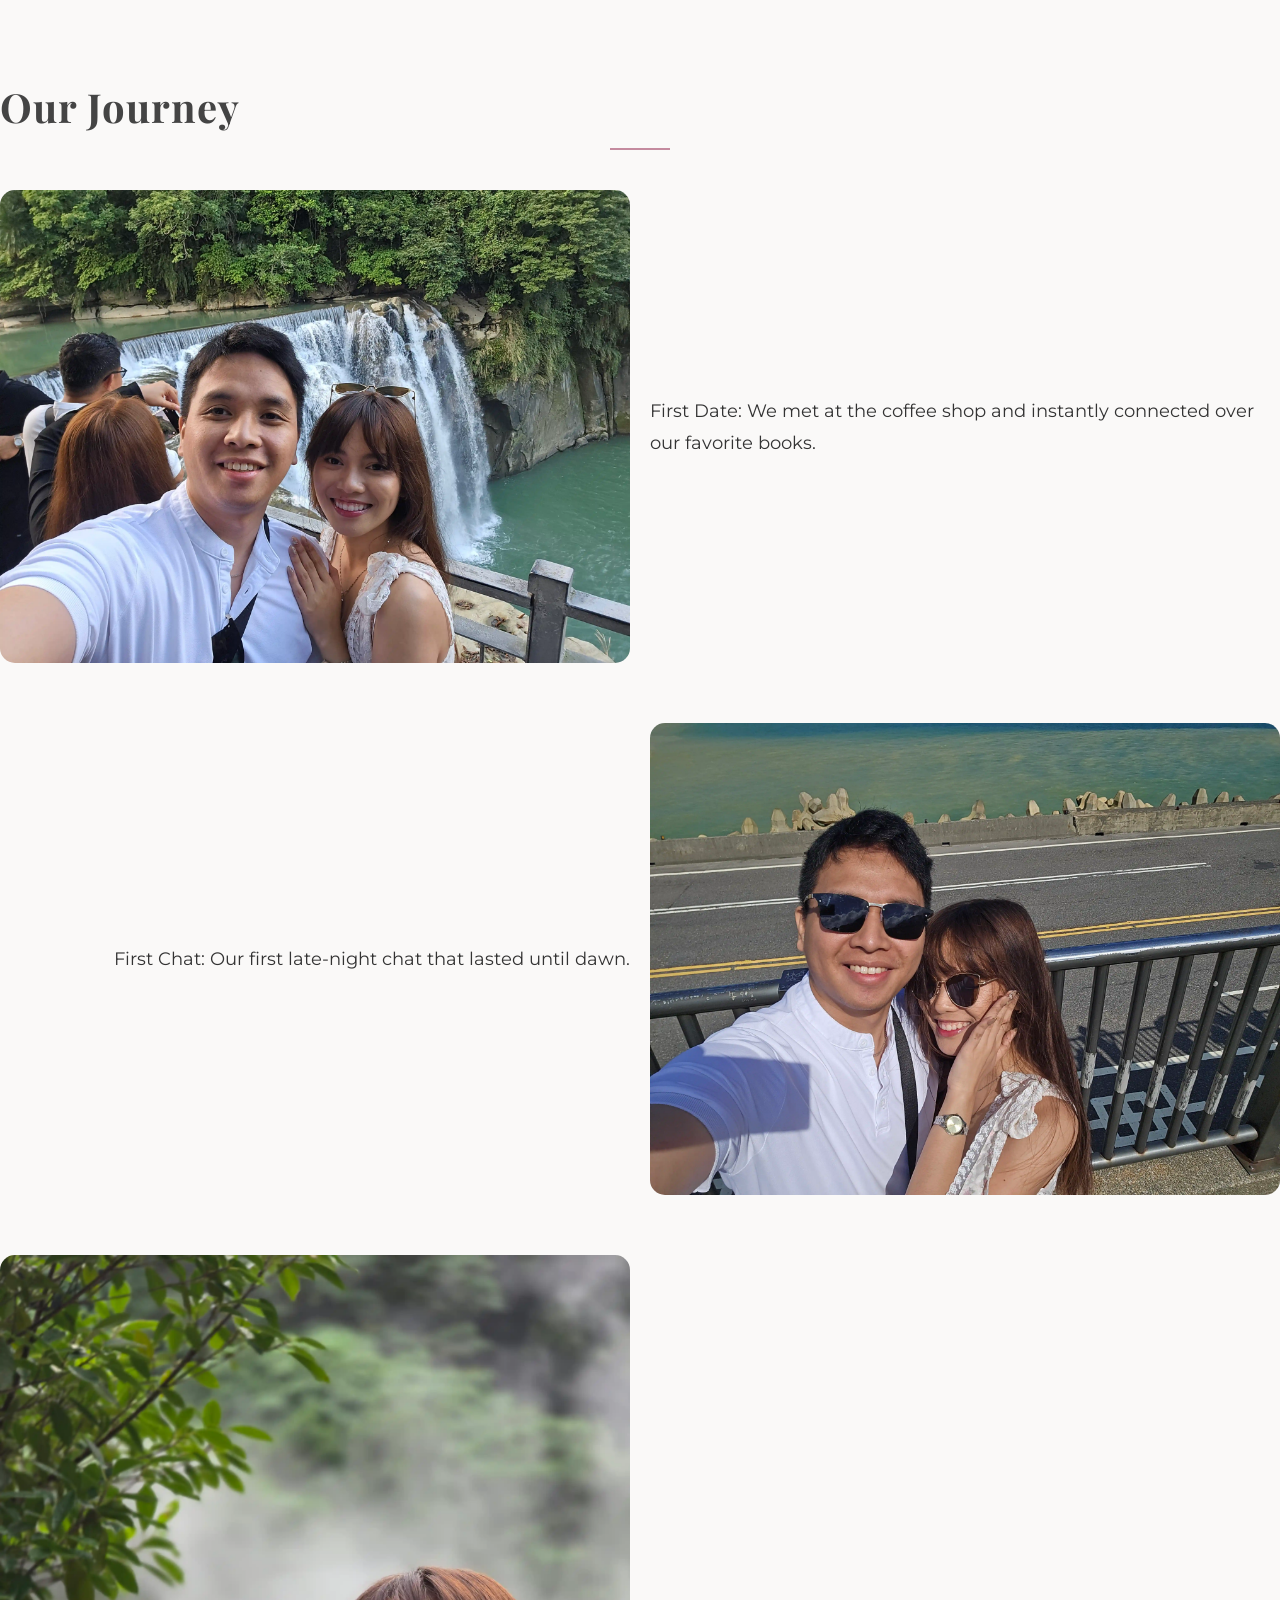
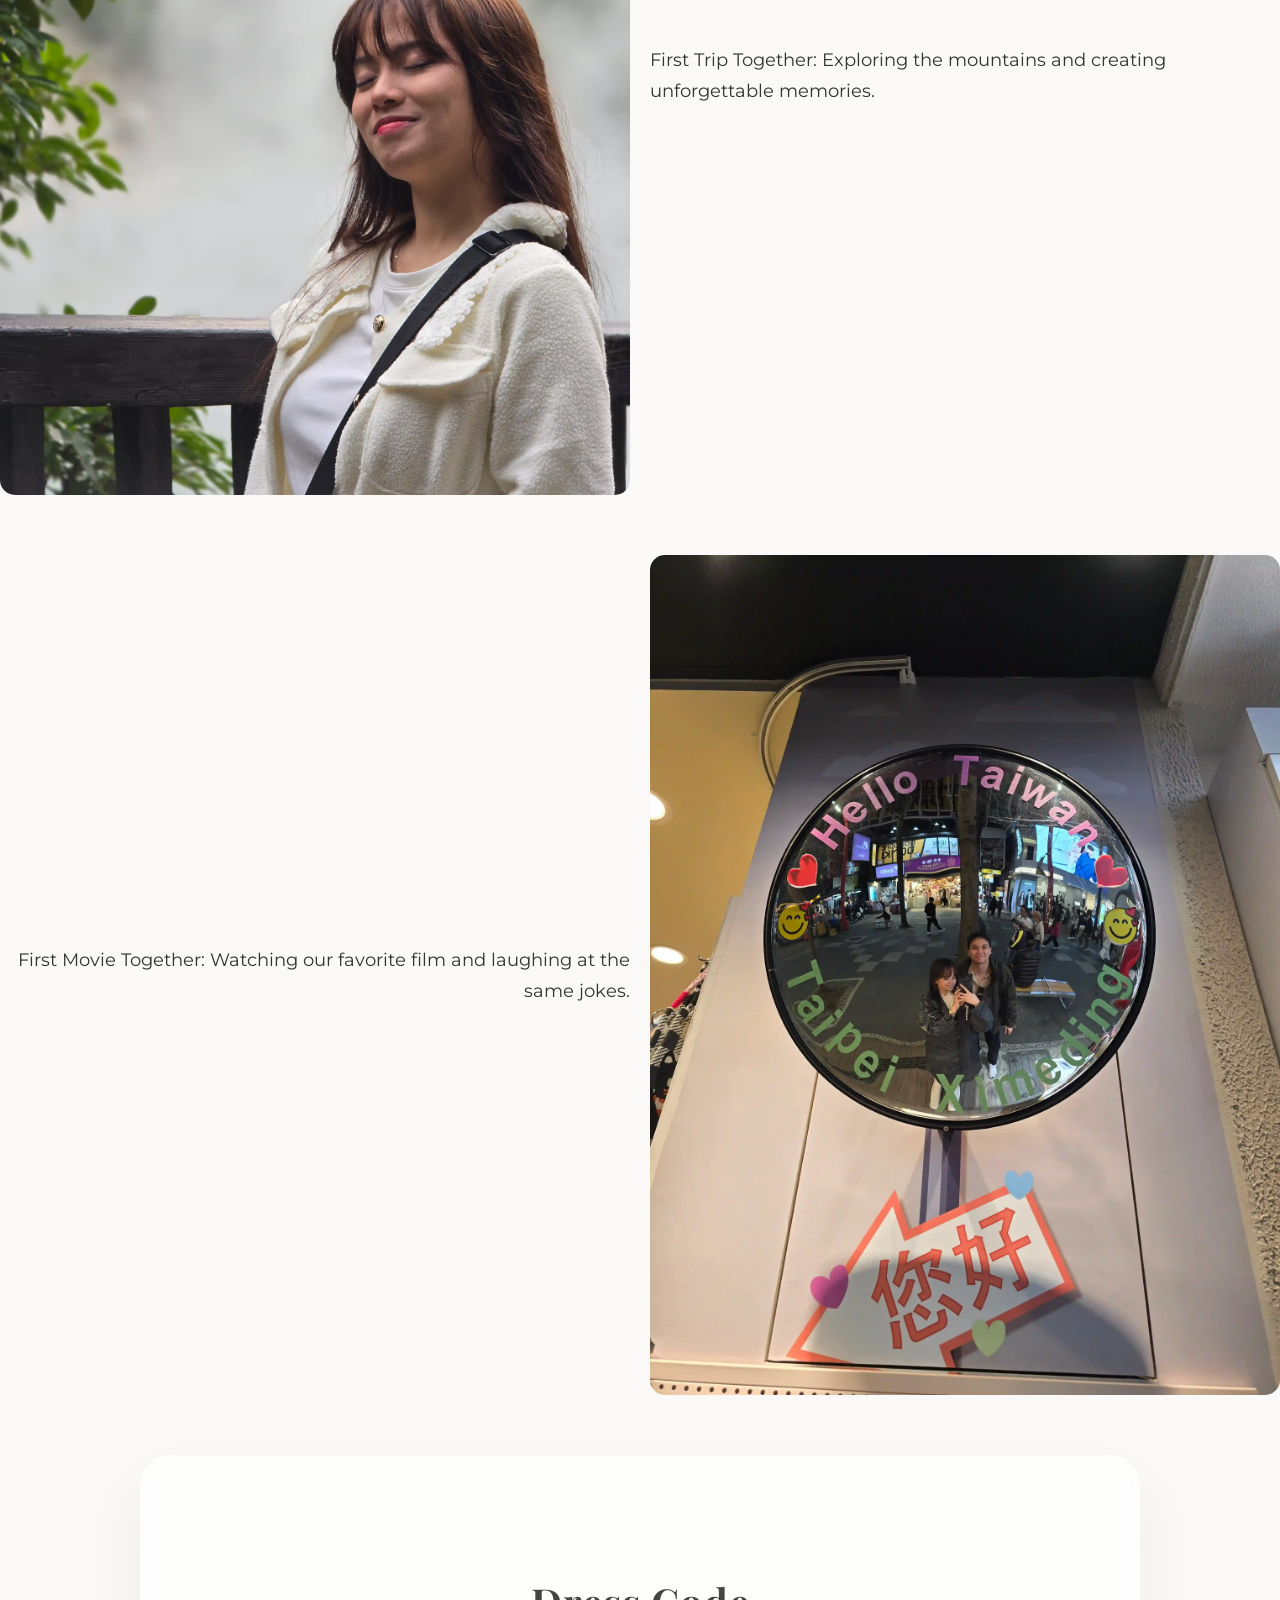
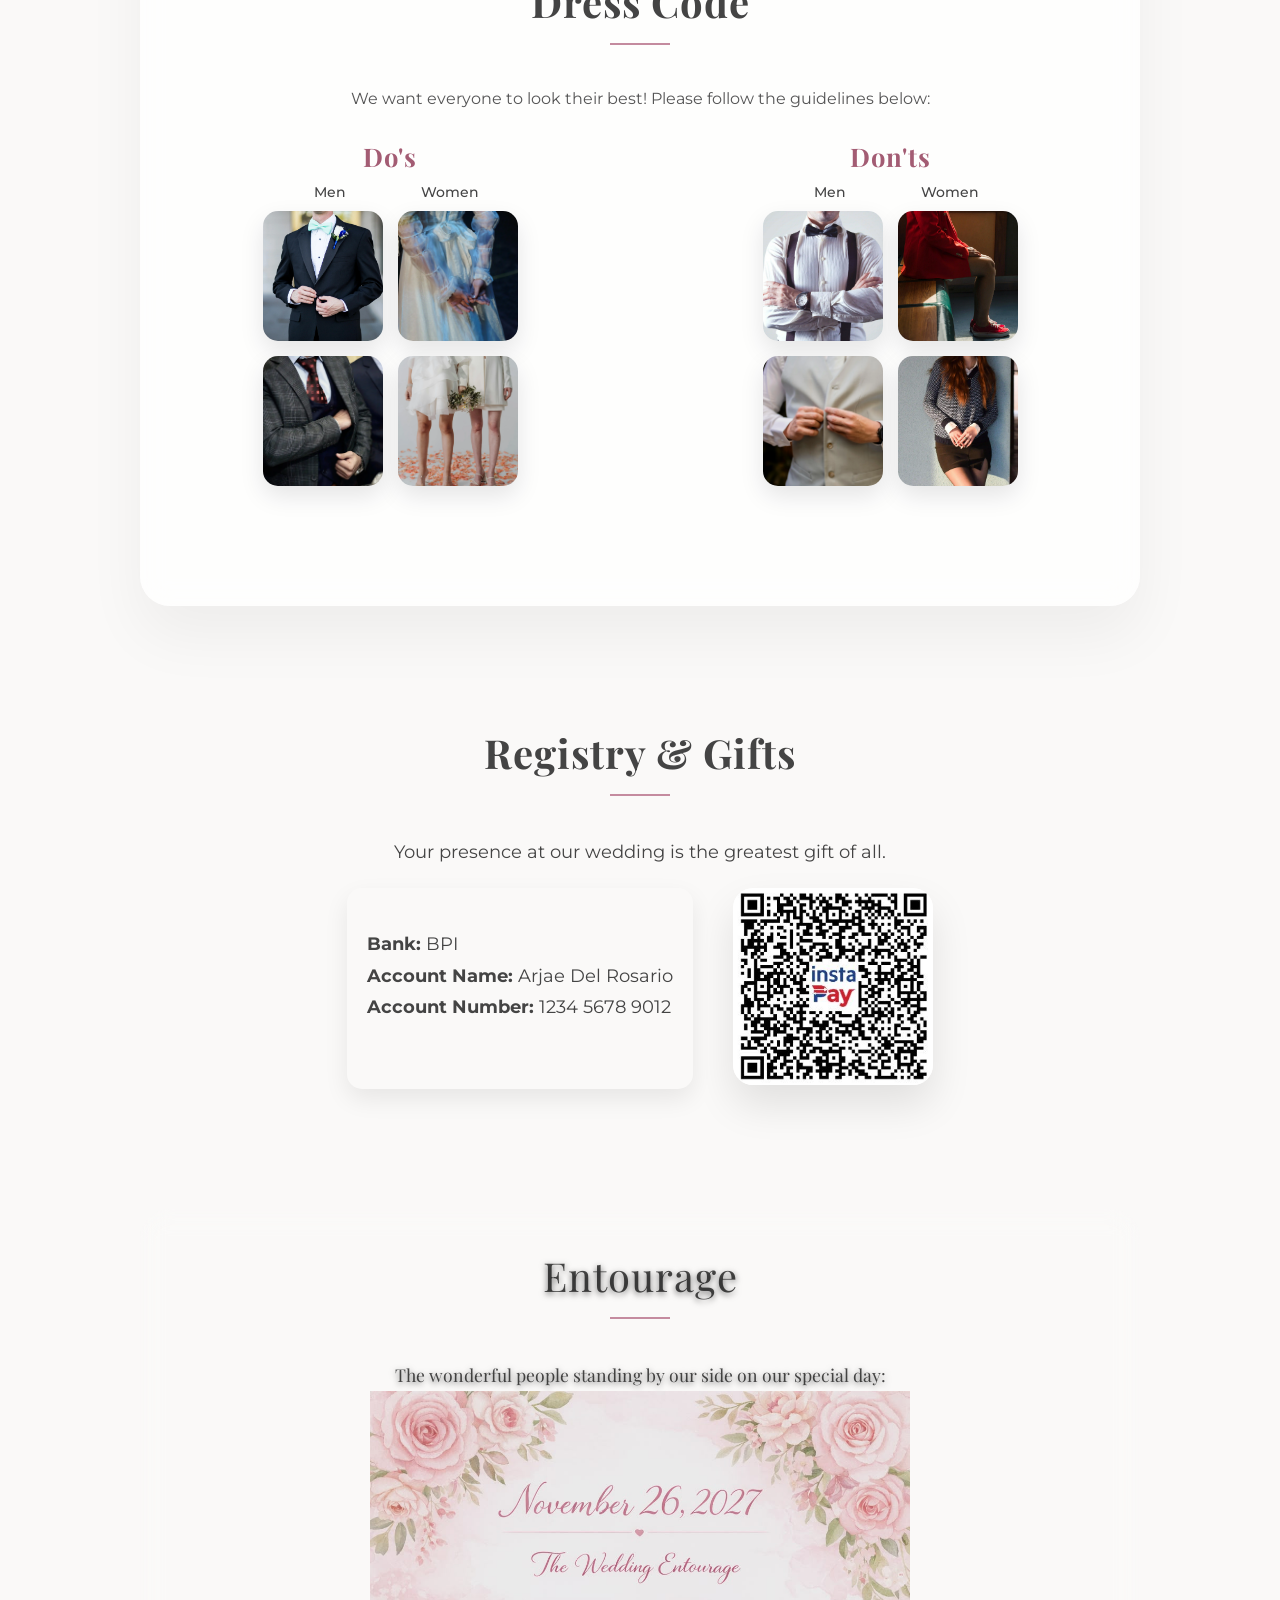
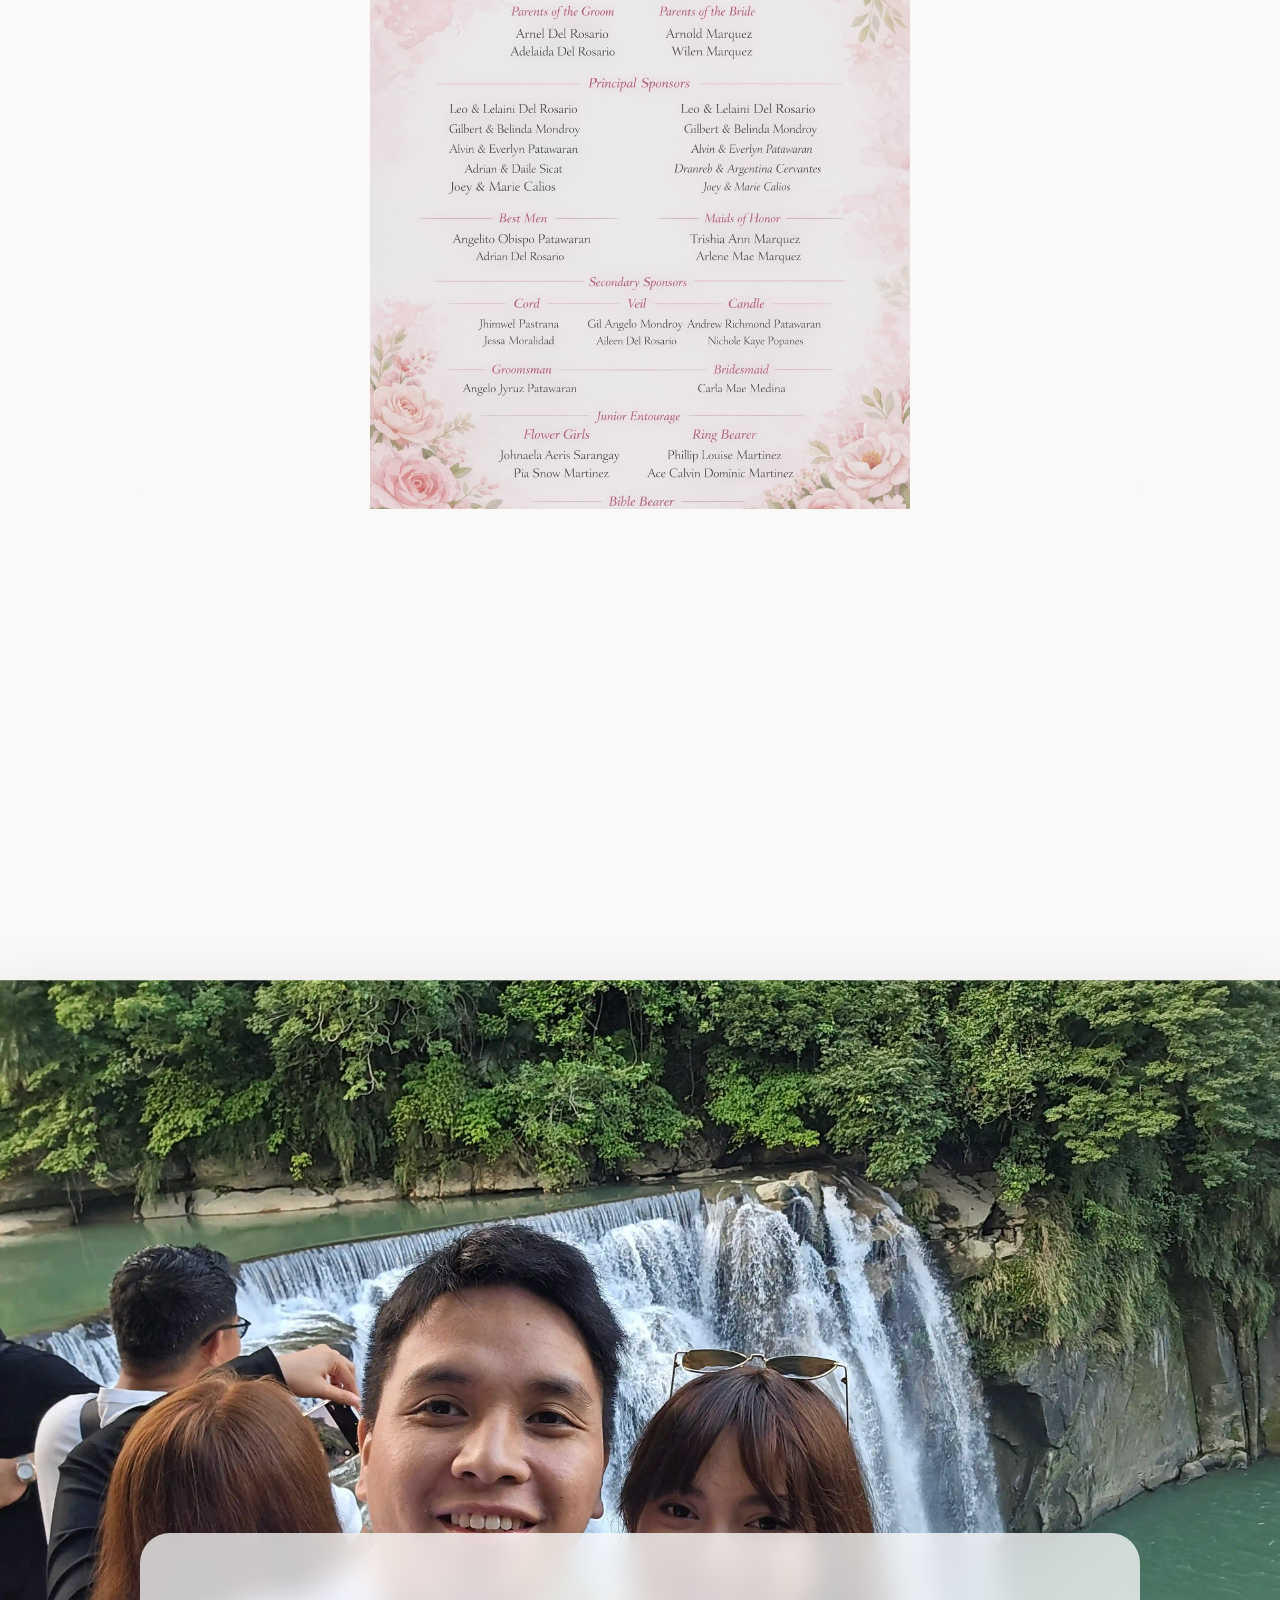
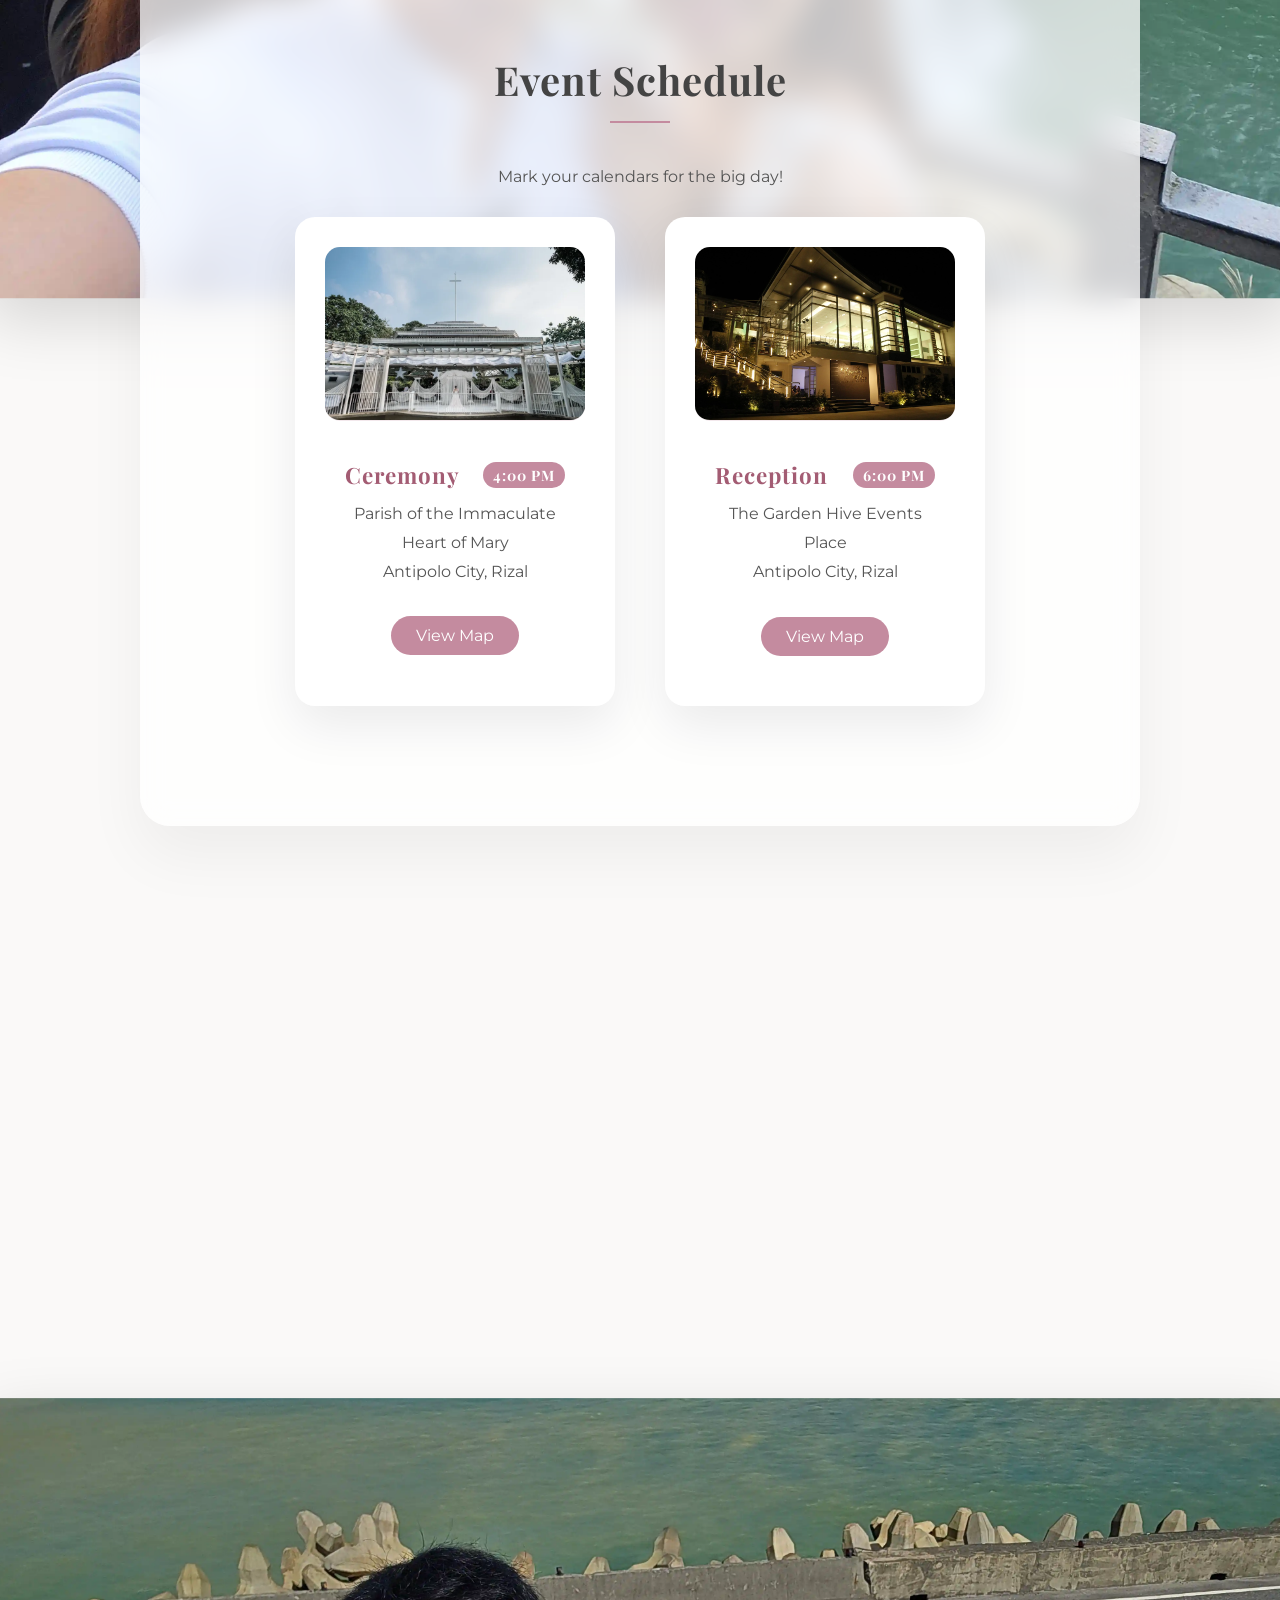
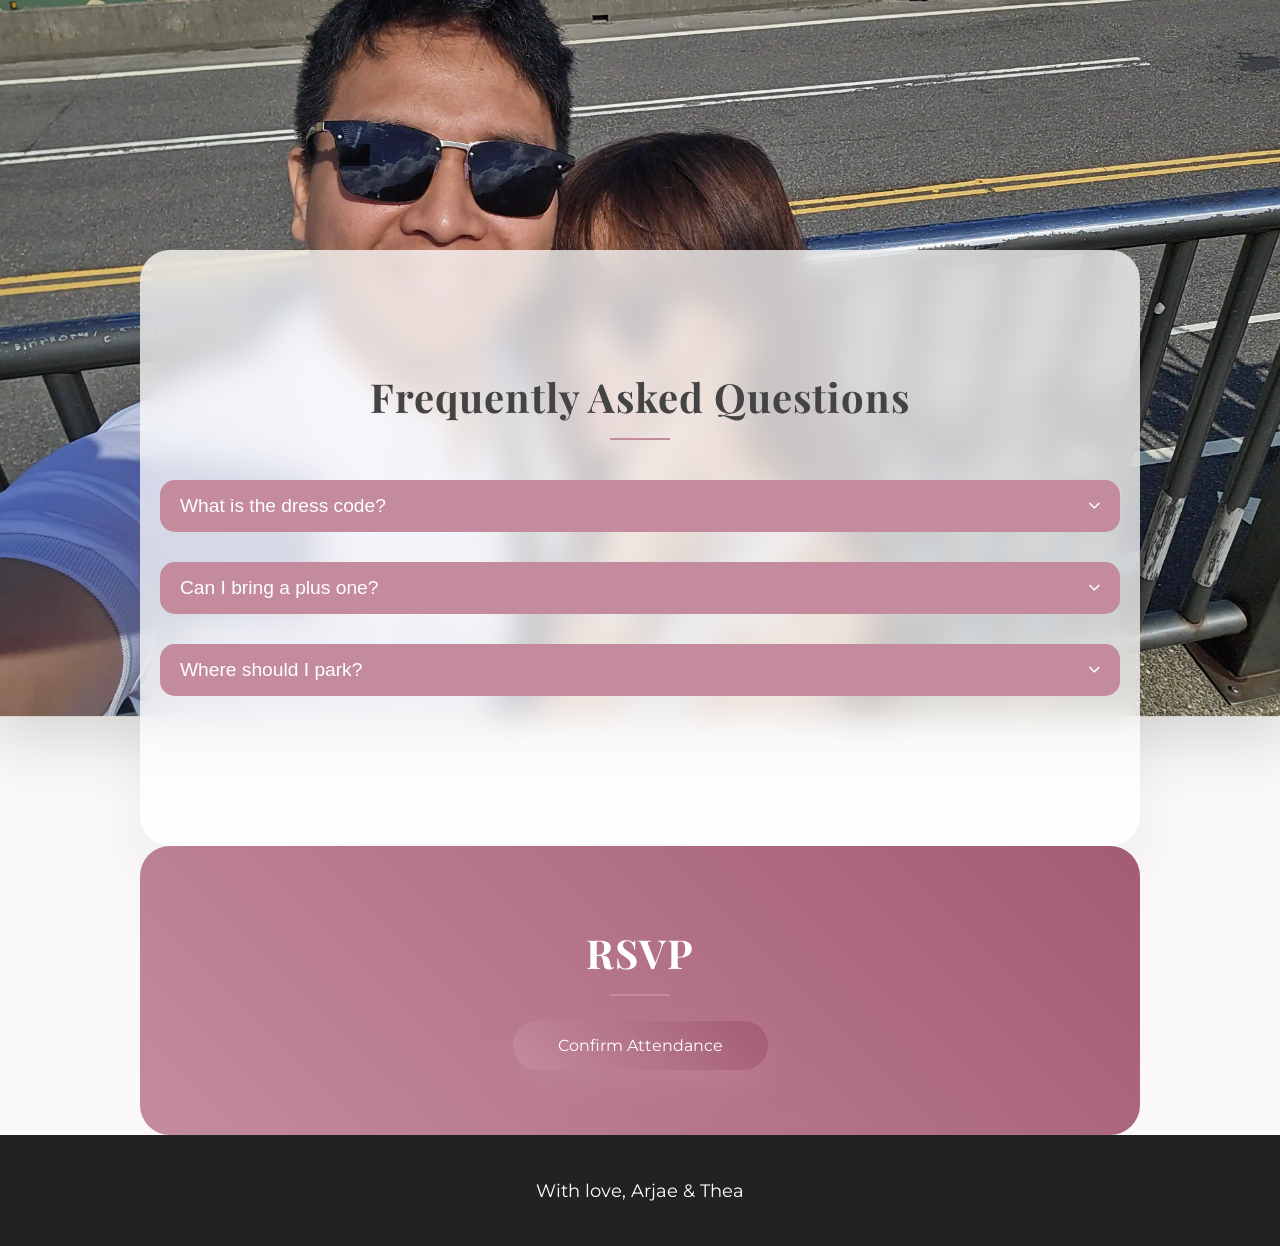
==== commit eeb77bc8: "adjust mobile mode for gallery and journey v3" ====
--- a/main.html
+++ b/main.html
@@ -90,10 +90,10 @@
   <h2>Gallery</h2>
   <div class="swiper gallery-swiper">
     <div class="swiper-wrapper">
-      <div class="swiper-slide"><img src="assets/images/gallery1.webp" alt="Photo 1"></div>
-      <div class="swiper-slide"><img src="assets/images/gallery3.webp" alt="Photo 2"></div>
-      <div class="swiper-slide"><img src="assets/images/gallery4.webp" alt="Photo 3"></div>
-      <div class="swiper-slide"><img src="assets/images/gallery6.webp" alt="Photo 4"></div>
+      <div class="swiper-slide"><img src="assets/images/gallery1.webp" alt="Photo 1"> loading="lazy"</div>
+      <div class="swiper-slide"><img src="assets/images/gallery3.webp" alt="Photo 2"> loading="lazy"</div>
+      <div class="swiper-slide"><img src="assets/images/gallery4.webp" alt="Photo 3"> loading="lazy"</div>
+      <div class="swiper-slide"><img src="assets/images/gallery6.webp" alt="Photo 4"> loading="lazy"</div>
     </div>
 
     <!-- Navigation Arrows -->
@@ -114,7 +114,7 @@
       <p>First Date: We met at the coffee shop and instantly connected over our favorite books.</p>
     </div>
     <div class="journey-photo">
-      <img src="assets/images/gallery2.webp" alt="First Date">
+      <img src="assets/images/gallery2.webp" alt="First Date" loading="lazy">
     </div>
   </div>
 
@@ -123,7 +123,7 @@
       <p>First Chat: Our first late-night chat that lasted until dawn.</p>
     </div>
     <div class="journey-photo">
-      <img src="assets/images/gallery5.webp" alt="First Chat">
+      <img src="assets/images/gallery5.webp" alt="First Chat" loading="lazy">
     </div>
   </div>
 
@@ -132,7 +132,7 @@
       <p>First Trip Together: Exploring the mountains and creating unforgettable memories.</p>
     </div>
     <div class="journey-photo">
-      <img src="assets/images/gallery6.webp" alt="First Trip">
+      <img src="assets/images/gallery6.webp" alt="First Trip" loading="lazy">
     </div>
   </div>
 
@@ -141,7 +141,7 @@
       <p>First Movie Together: Watching our favorite film and laughing at the same jokes.</p>
     </div>
     <div class="journey-photo">
-      <img src="assets/images/gallery3.webp" alt="First Movie">
+      <img src="assets/images/gallery3.webp" alt="First Movie" loading="lazy">
     </div>
   </div>
 </section>
--- a/style.css
+++ b/style.css
@@ -824,40 +824,48 @@
   width: 100%;
   height: 100%;
   object-fit: cover;    /* fills slide fully */
-  display: block;
-  border-radius: 15px;
-}
-
-/* Swiper arrows */
-.swiper-button-next, .swiper-button-prev {
-  color: #a35c73;
-  top: 50%;
-  transform: translateY(-50%);
-}
-
-/* Pagination dots */
-.swiper-pagination {
-  text-align: center;
-  margin-top: 15px;
+  border-radius: 0;
+}
+
+/* On mobile, make left/right images touch edges */
+/* SWIPER/GALLERY EDGE-TO-EDGE FIX */
+@media (max-width: 768px) {
+  .swiper {
+    padding: 0 !important;        /* remove swiper padding */
+    margin: 0 !important;         /* remove swiper margin */
+    width: 100vw;                  /* full viewport width */
+  }
+
+  .swiper-wrapper {
+    margin-left: 0 !important;    /* remove extra left margin */
+    margin-right: 0 !important;   /* remove extra right margin */
+  }
+
+  .swiper-slide {
+    width: 50% !important;        /* 2 images side by side */
+    padding: 0 !important;        /* no internal padding */
+    margin: 0 !important;         /* no extra margin */
+  }
+
+  .swiper-slide img {
+    width: 100%;
+    height: 100%;
+    object-fit: cover;
+    border-radius: 0;             /* sharp 4 corners */
+    display: block;
+  }
 }
 
 /* ==================== JOURNEY SECTION ==================== */
-.our-journey {
-  max-width: 1000px;
-  margin: 0 auto;
-  padding: 60px 20px;
-  font-family: 'Playfair Display', serif;
-}
-
-.journey-item {
+/* OUR JOURNEY - always alternate left/right */
+.our-journey .journey-item {
   display: flex;
   align-items: center;
-  gap: 20px; /* smaller gap for mobile */
+  gap: 20px;
   margin-bottom: 60px;
-  flex-wrap: wrap; /* ensures text/image don't overflow */
-}
-
-/* Alternate sides */
+  flex-wrap: nowrap; /* important: never wrap to vertical */
+}
+
 .journey-item:nth-child(even) {
   flex-direction: row-reverse;
 }
@@ -869,7 +877,6 @@
   color: #333;
 }
 
-/* Align text left/right */
 .journey-item:nth-child(odd) .journey-text { text-align: right; }
 .journey-item:nth-child(even) .journey-text { text-align: left; }
 
@@ -881,14 +888,14 @@
 
 .journey-photo img {
   max-width: 100%;
-  border-radius: 15px;
+  border-radius: 15px; /* keep curves here if you want */
   object-fit: cover;
 }
 
-/* ==================== MOBILE ==================== */
+/* MOBILE */
 @media (max-width: 768px) {
   .journey-item {
-    gap: 15px;
+    flex-wrap: nowrap;  /* important to prevent stacking */
   }
 
   .journey-text, .journey-photo {
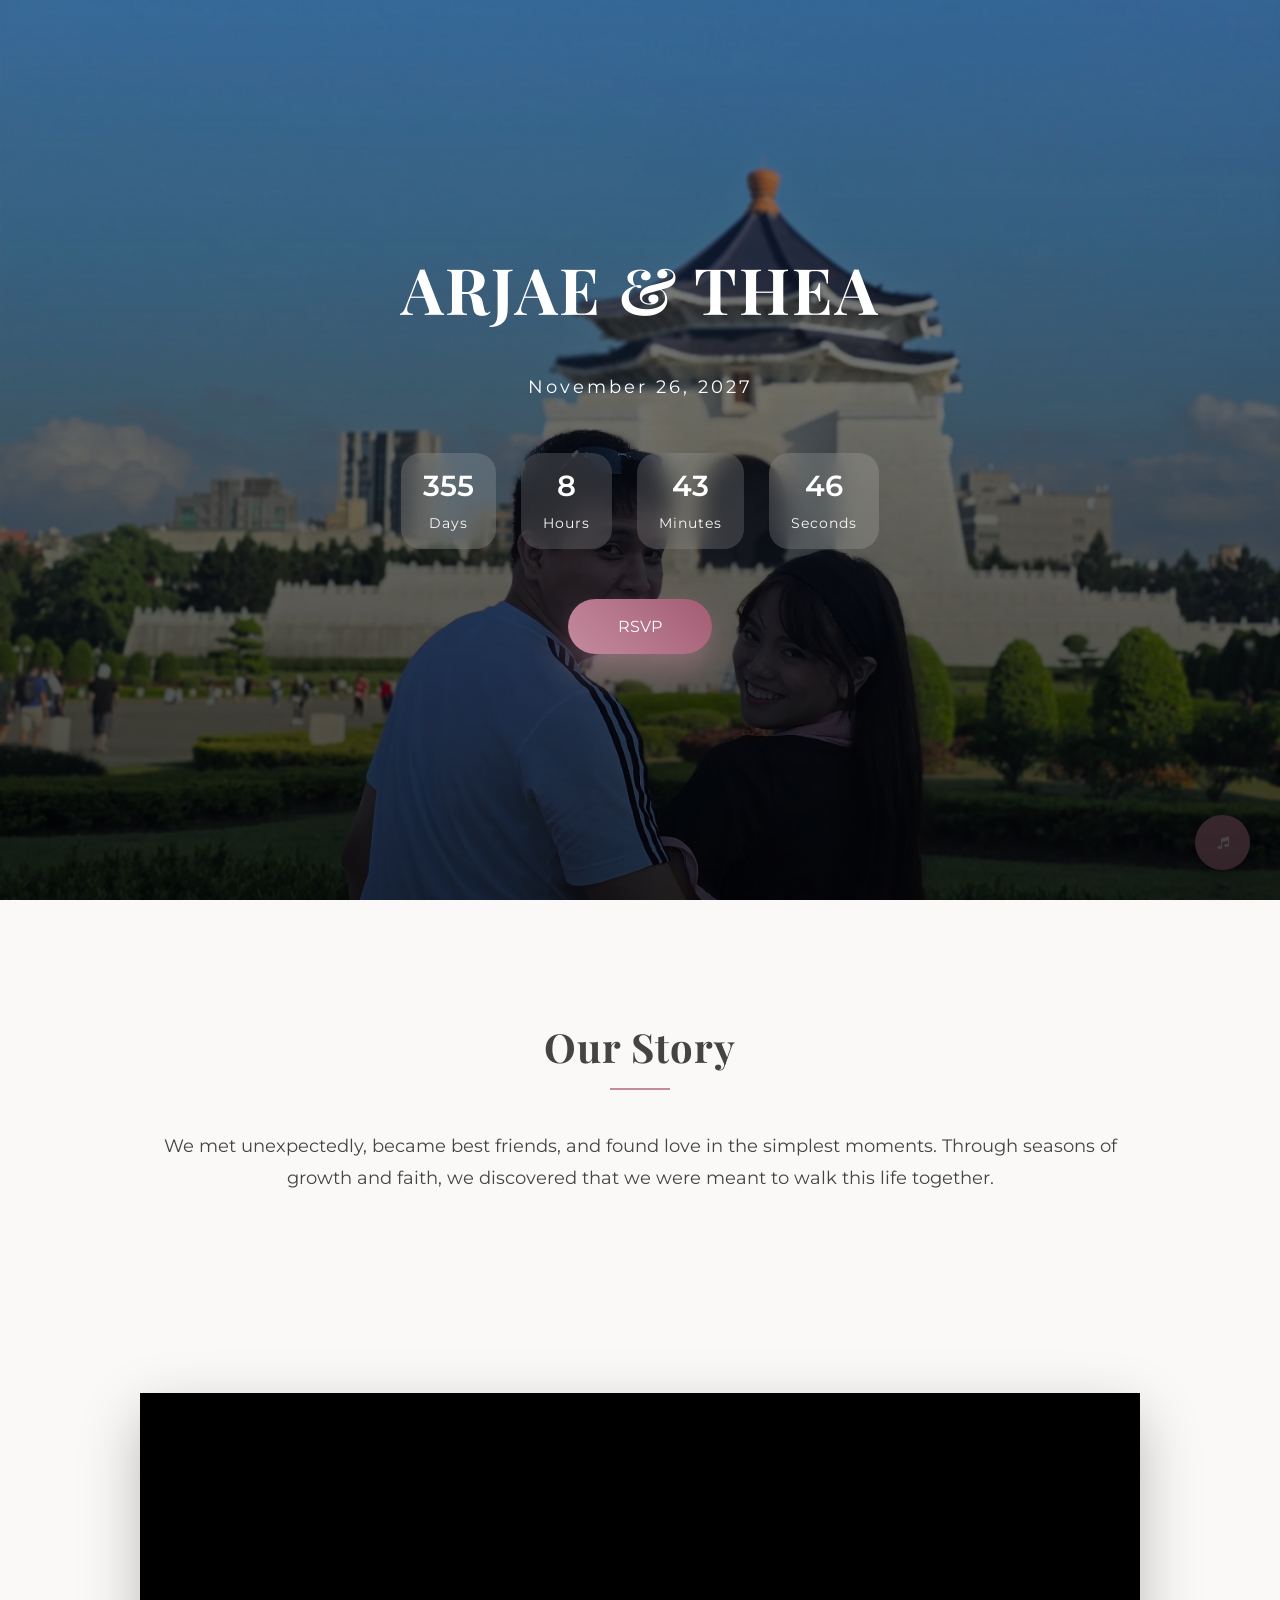
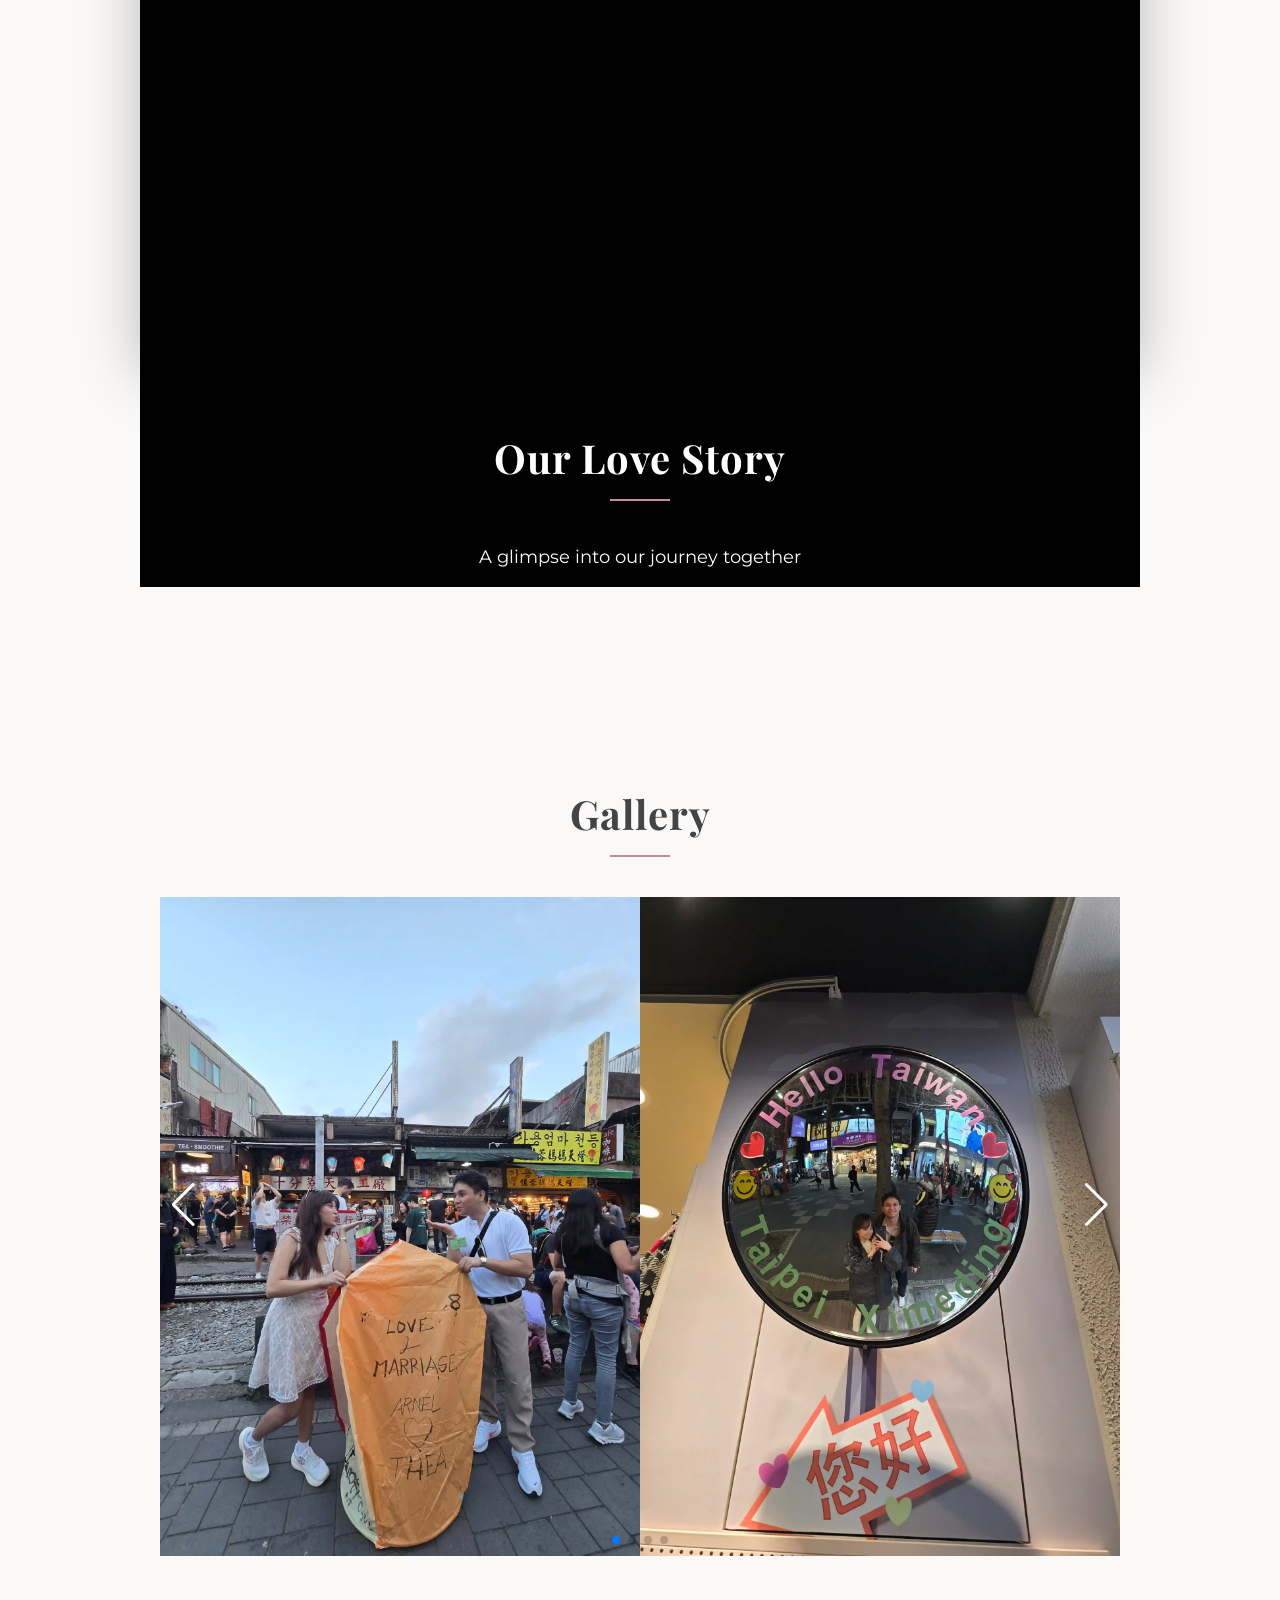
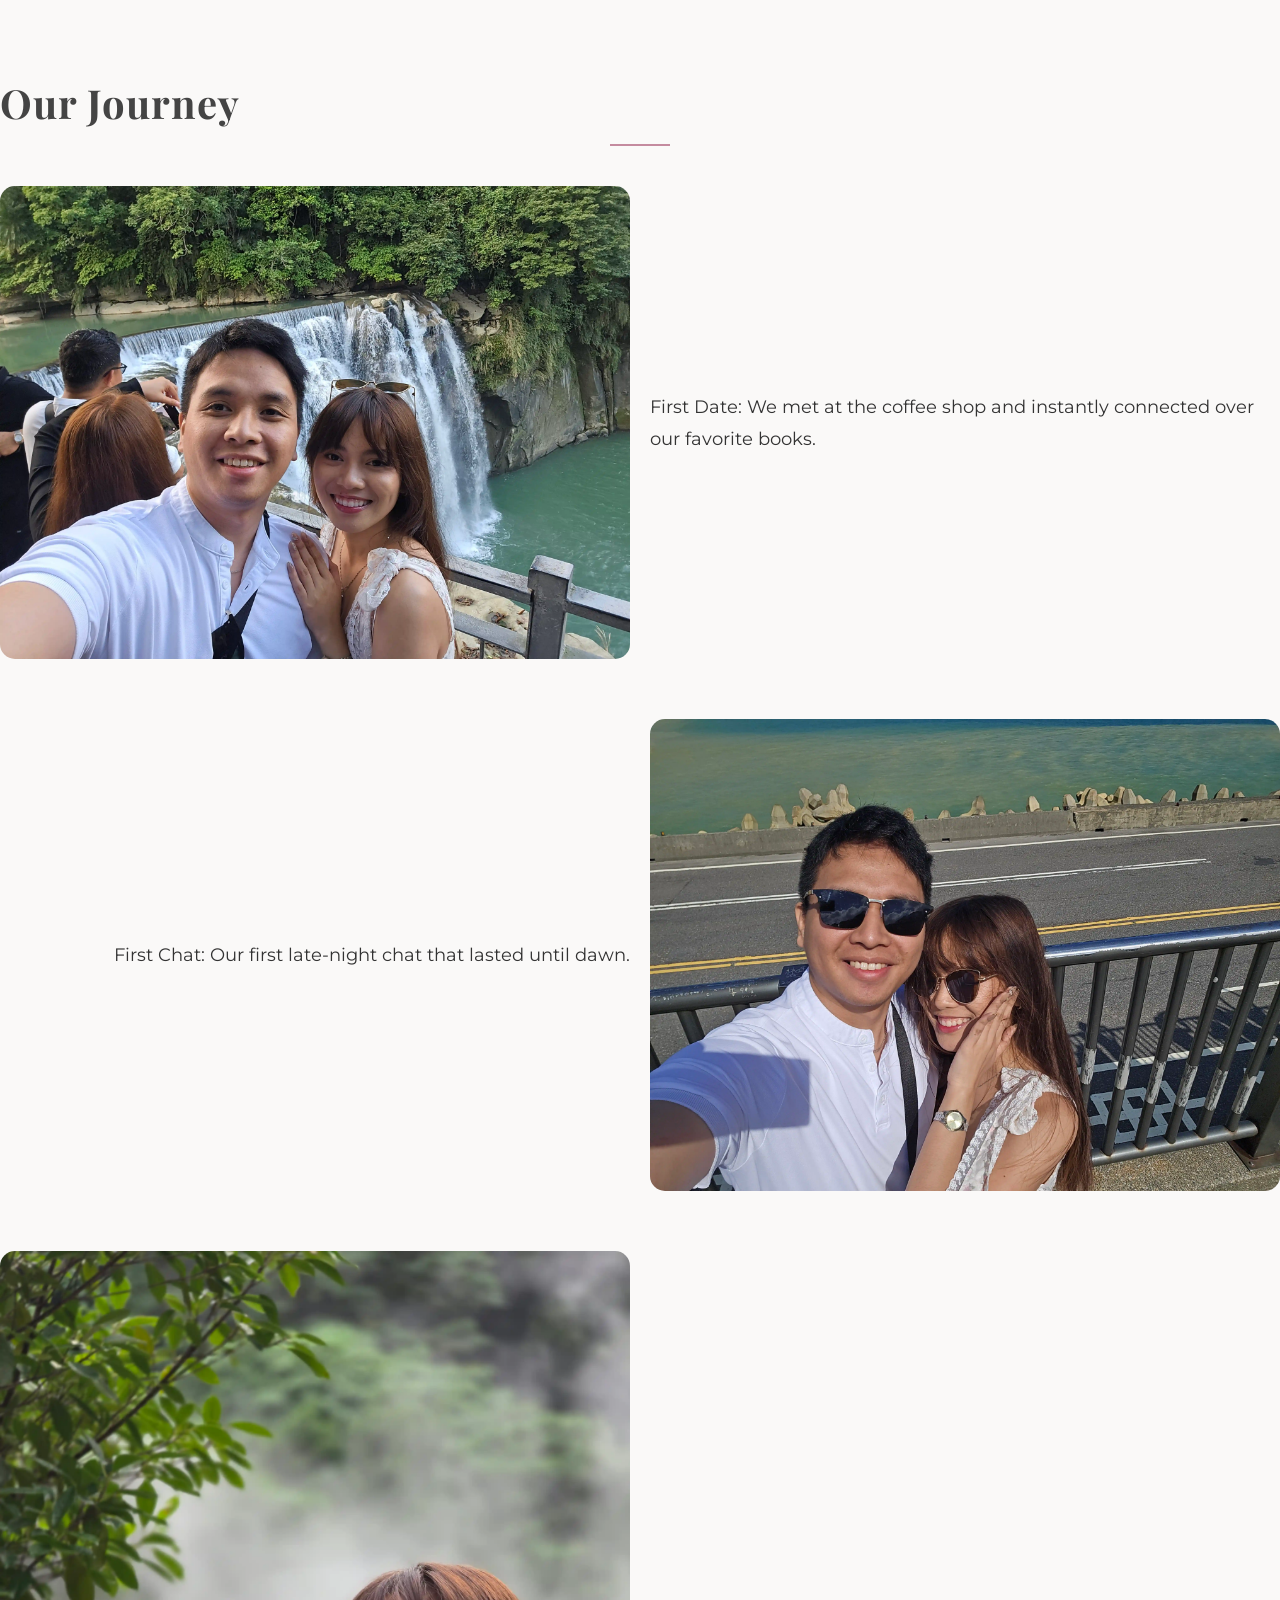
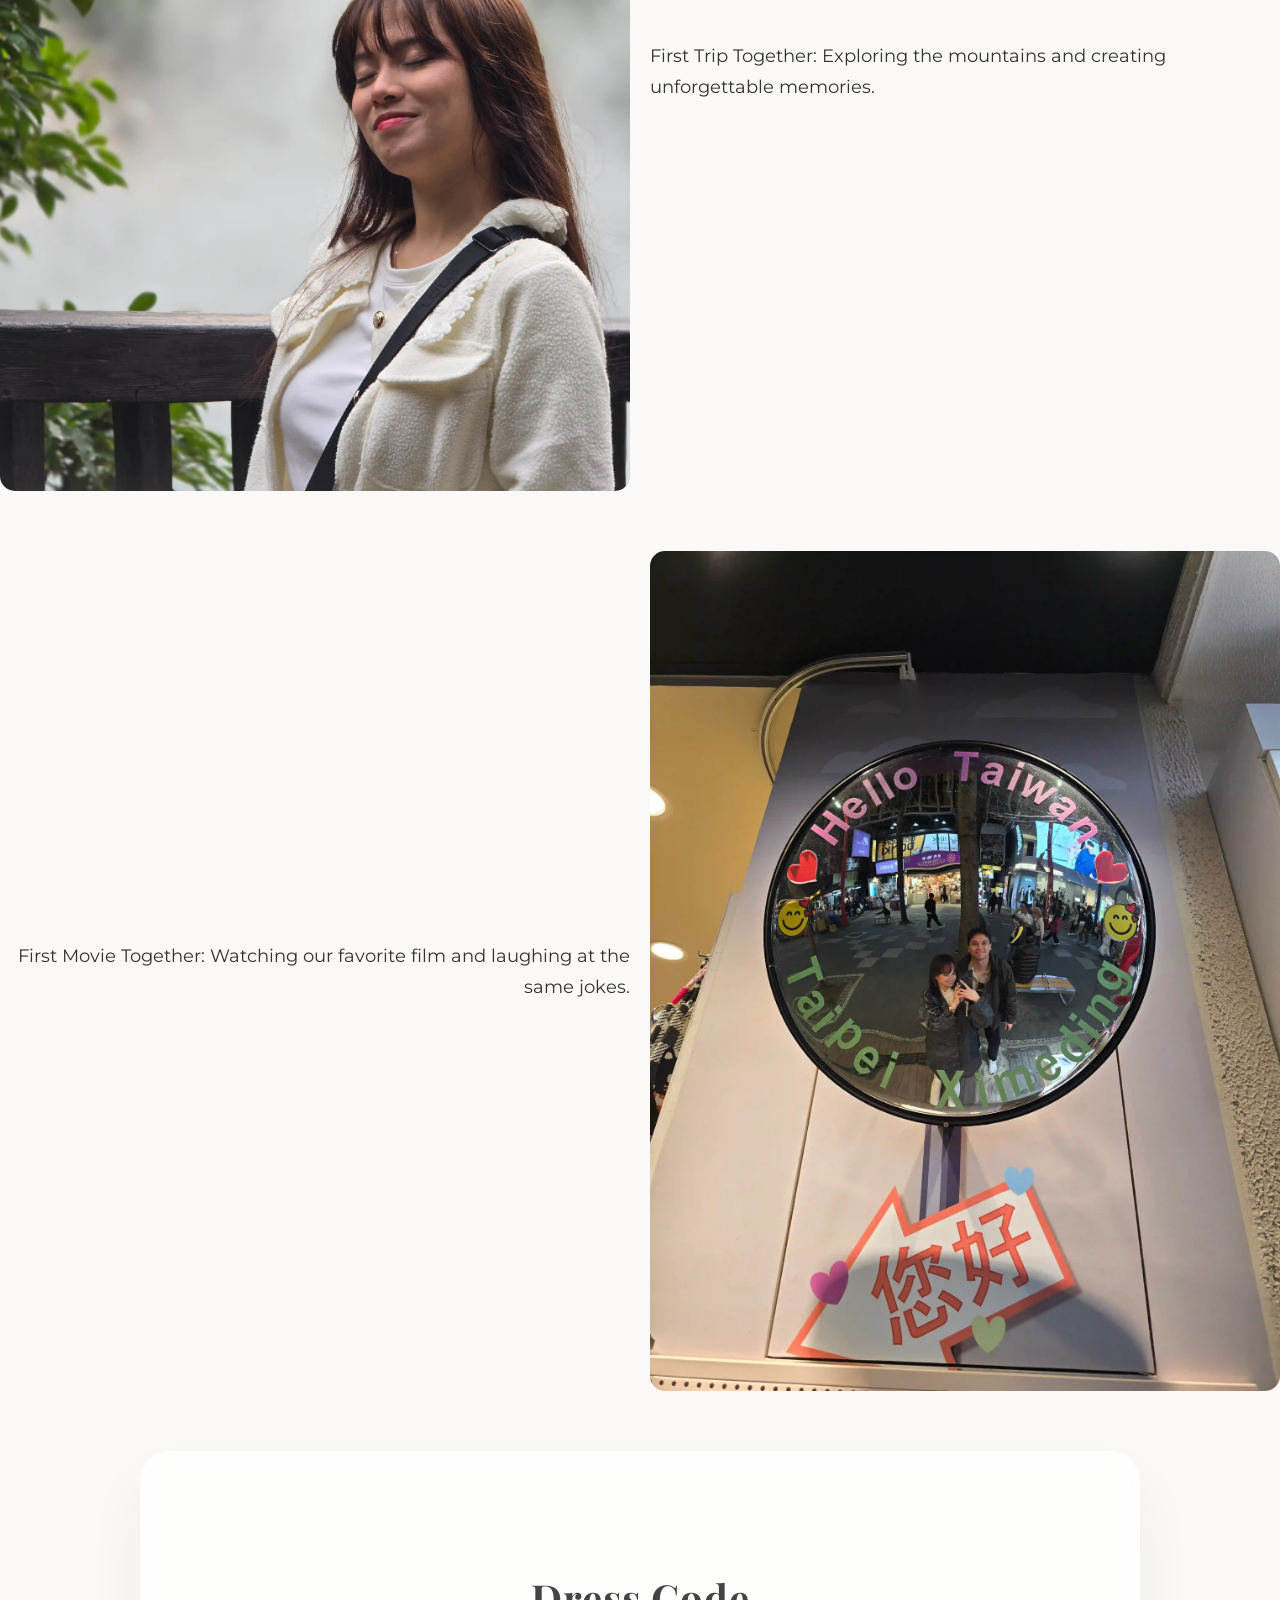
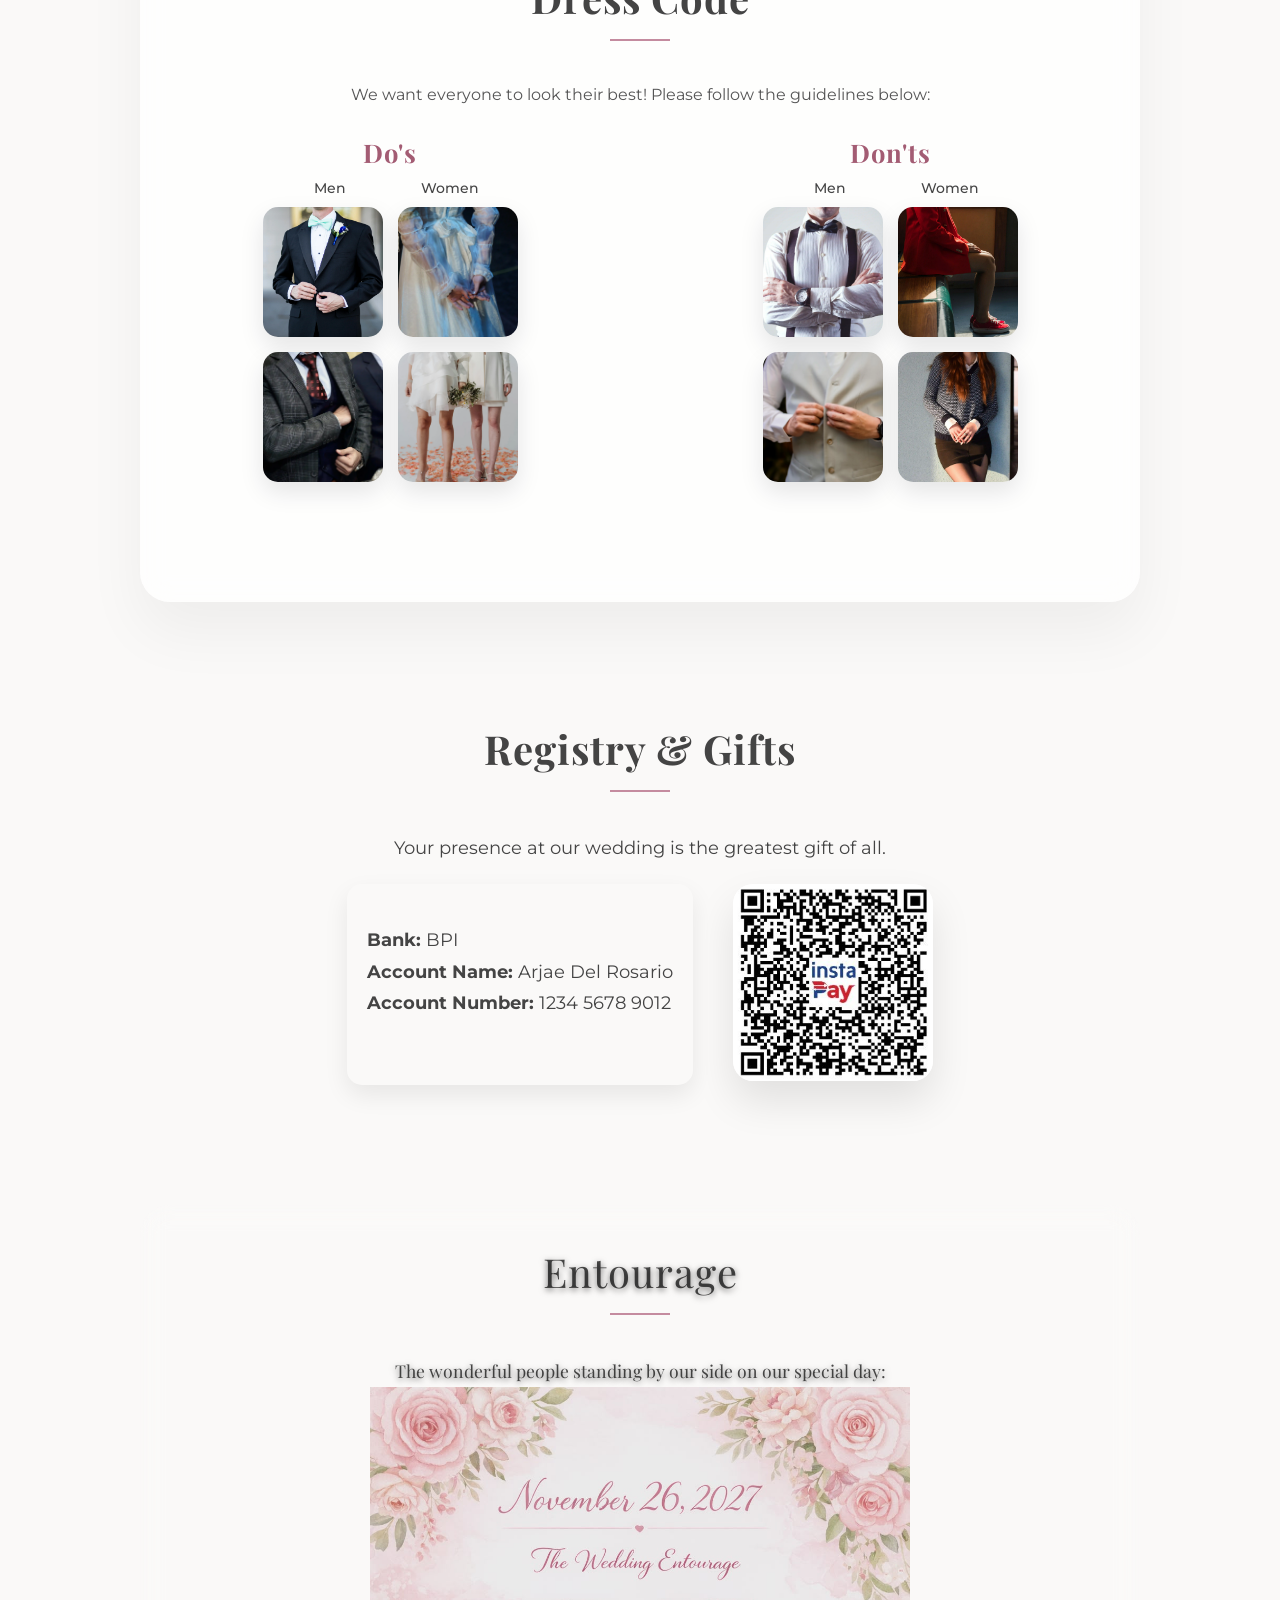
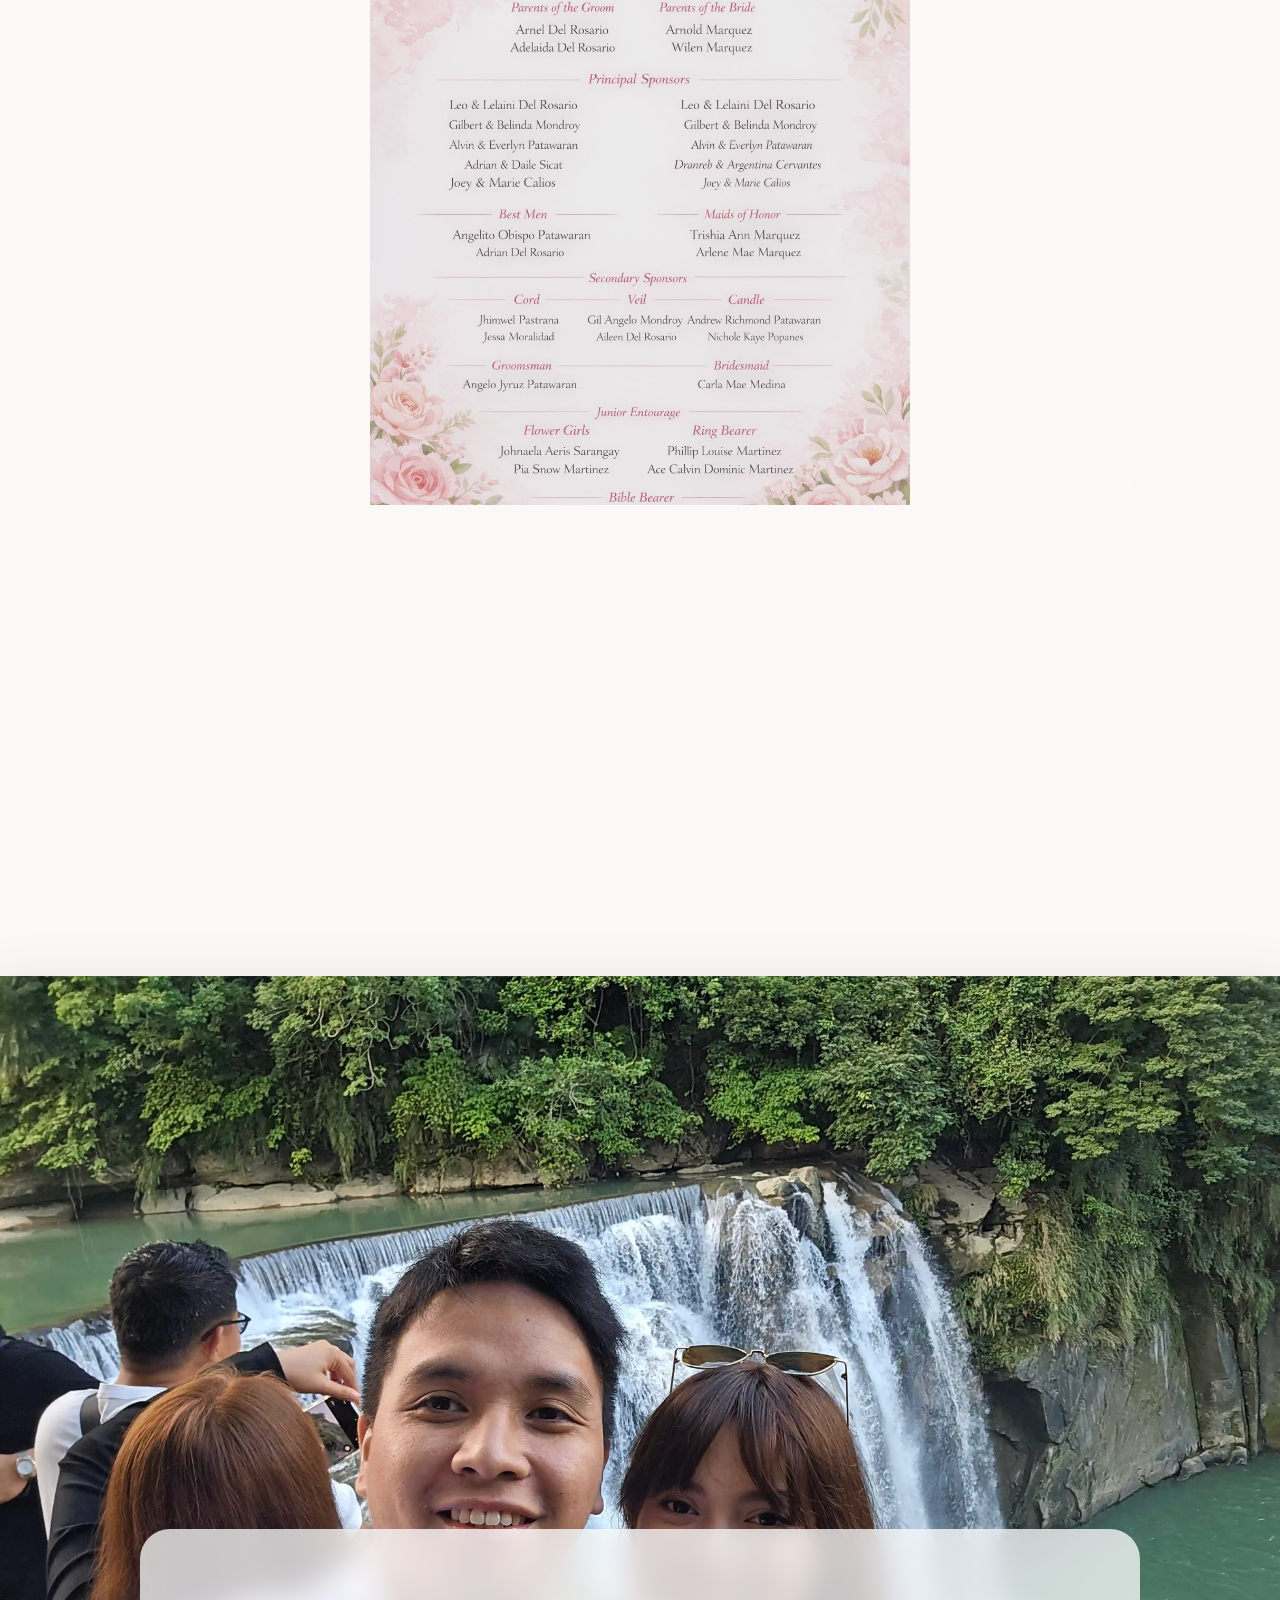
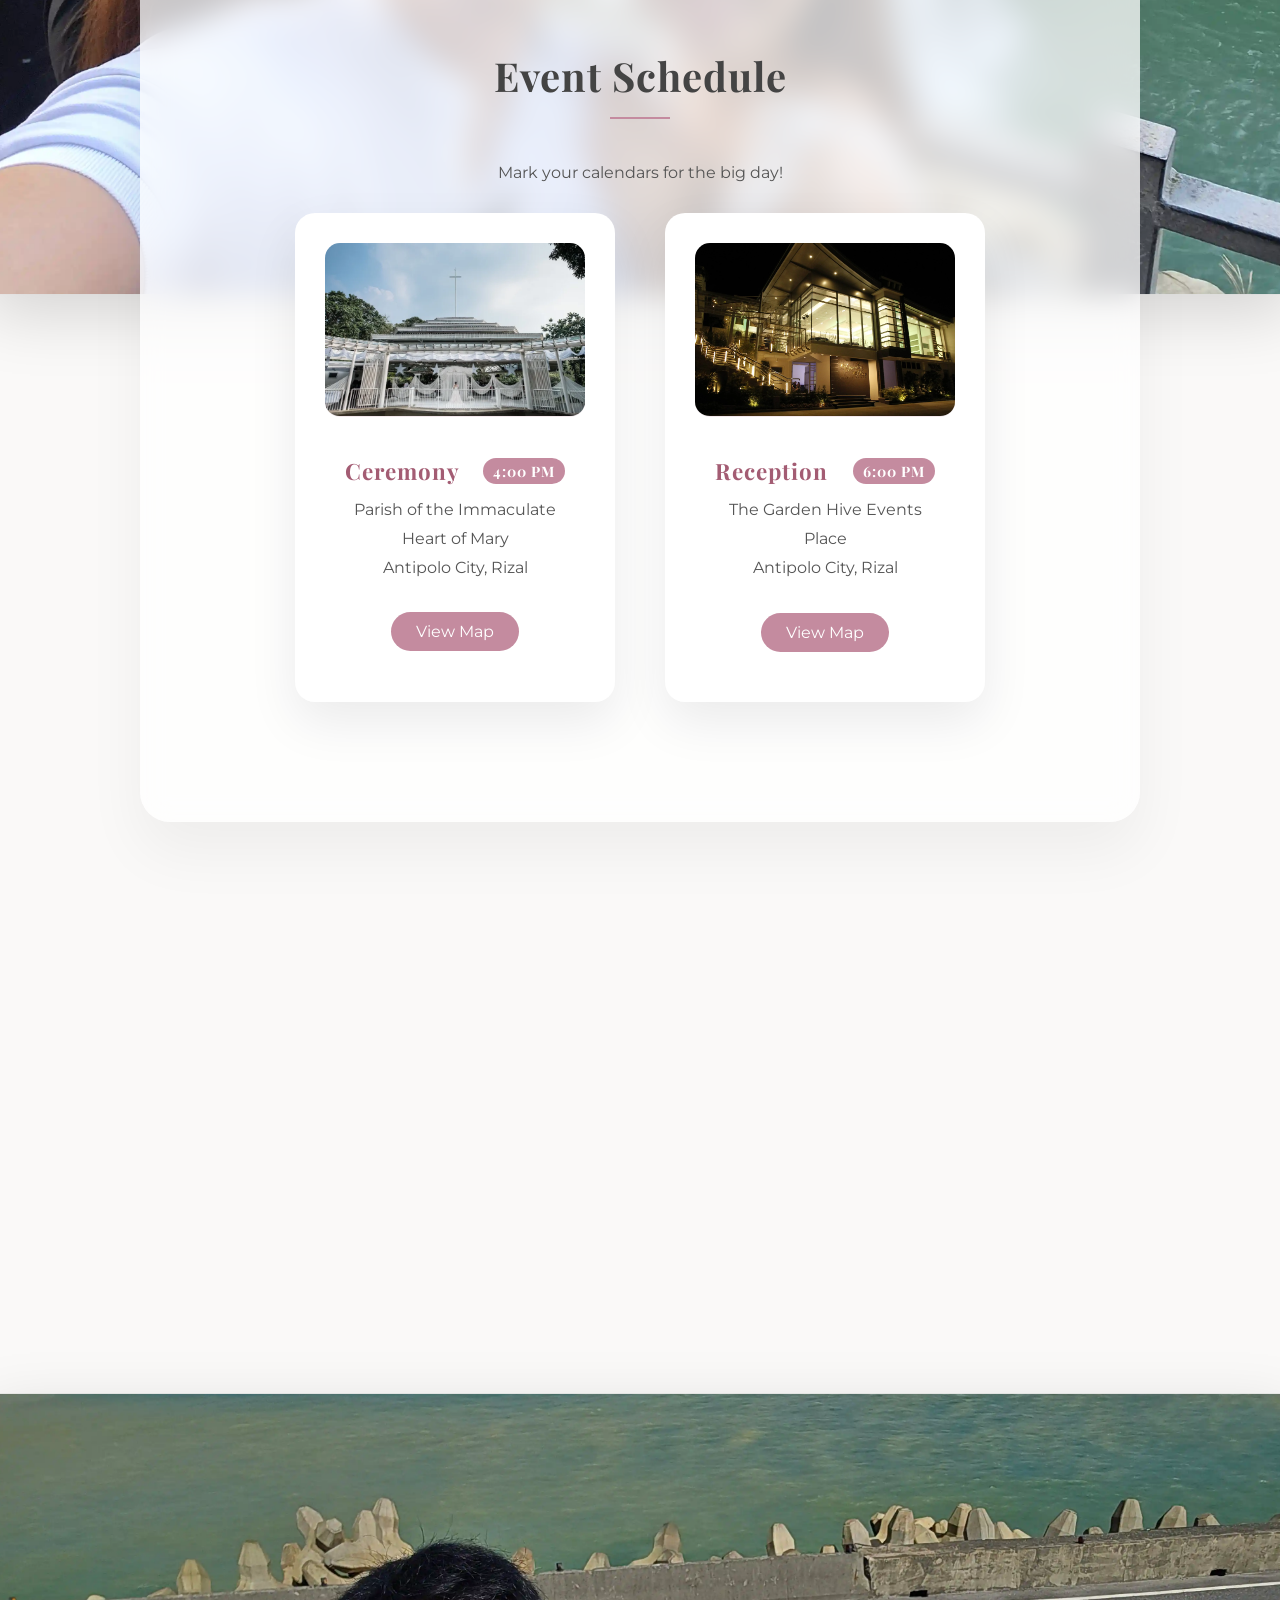
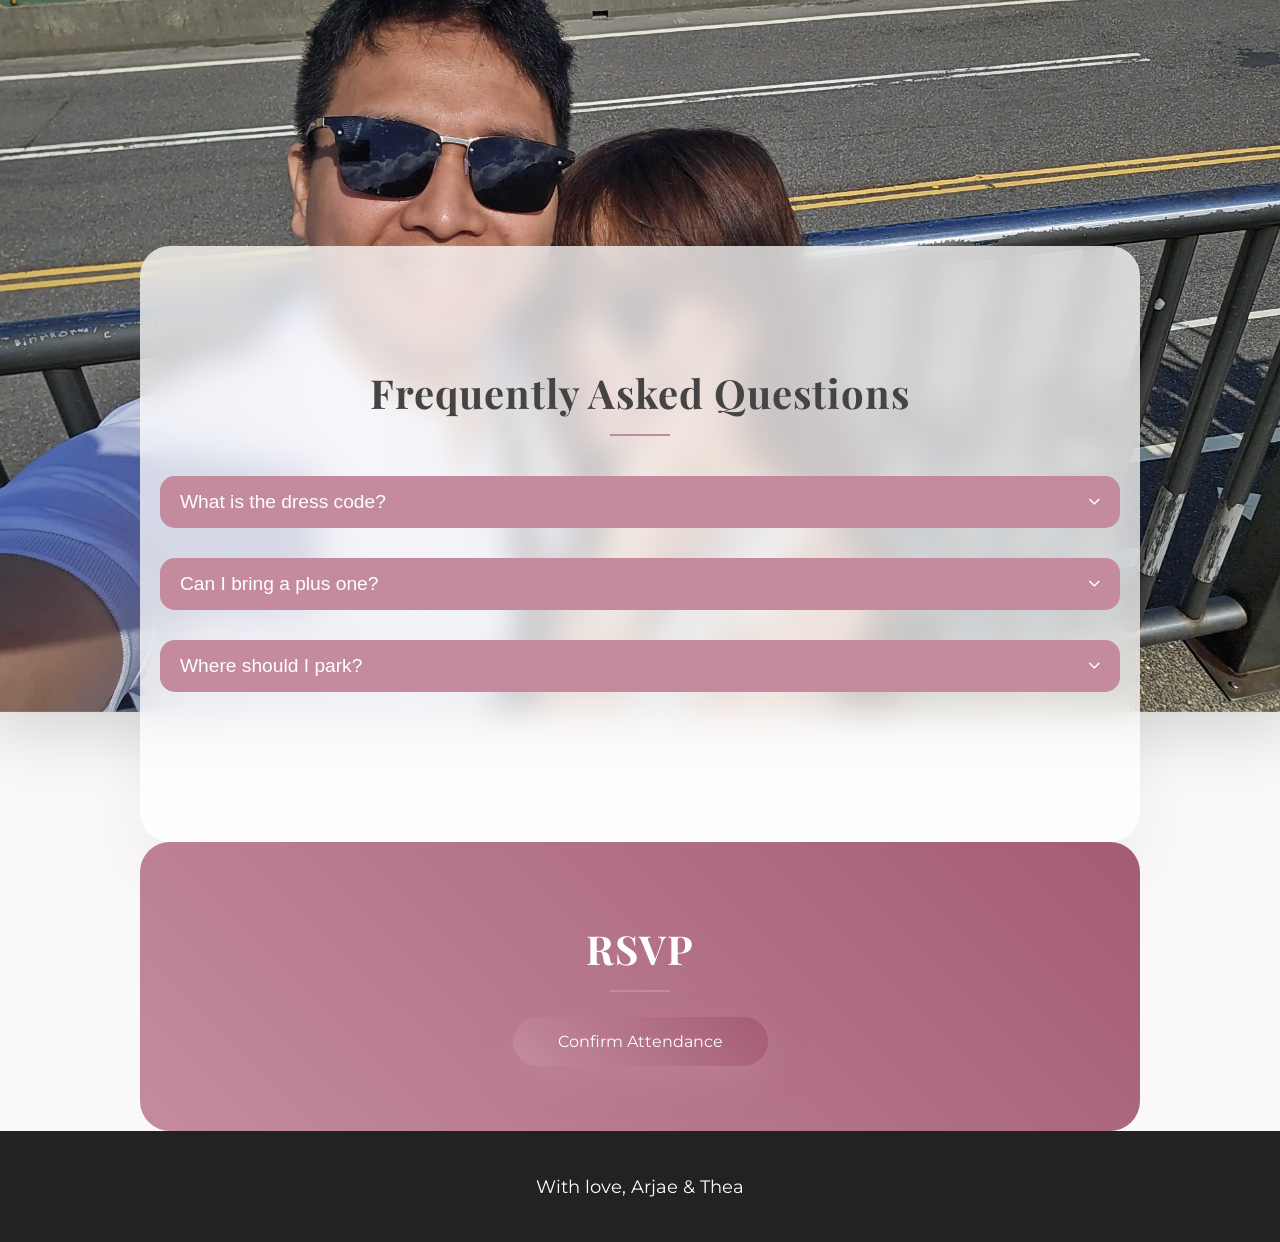
==== commit 0f9746df: "adjust mobile mode for gallery and journey v4" ====
--- a/main.html
+++ b/main.html
@@ -288,11 +288,11 @@
   
   <script src="https://cdn.jsdelivr.net/npm/swiper@10/swiper-bundle.min.js"></script>
 <script>
-  const gallerySwiper = new Swiper('.gallery-swiper', {
-  slidesPerView: 2,       // always 2 images
-  spaceBetween: 0,        // no gap
+  const swiper = new Swiper('.swiper', {
+  slidesPerView: 2,       // default 2 images per view
+  spaceBetween: 0,        // no space between slides
   loop: true,
-  slidesPerGroup: 1,
+  slidesPerGroup: 1,      // swipe 1 slide at a time
   navigation: {
     nextEl: '.swiper-button-next',
     prevEl: '.swiper-button-prev',
@@ -302,9 +302,14 @@
     clickable: true,
   },
   breakpoints: {
-    0: { slidesPerView: 2 },
-    768: { slidesPerView: 2 },
-    1024: { slidesPerView: 2 }
+    0: {
+      slidesPerView: 2,   // mobile: 2 images per view
+      spaceBetween: 0,
+    },
+    769: {
+      slidesPerView: 2,   // desktop: 2 images per view
+      spaceBetween: 0,
+    }
   }
 });
 </script>
--- a/style.css
+++ b/style.css
@@ -828,31 +828,75 @@
 }
 
 /* On mobile, make left/right images touch edges */
-/* SWIPER/GALLERY EDGE-TO-EDGE FIX */
+/* SWIPER/GALLERY FIX FOR EDGE-TO-EDGE ON MOBILE */
+/* On mobile, make left/right images touch edges */
+/* SWIPER/GALLERY FIX FOR EDGE-TO-EDGE ON MOBILE */
+/* --- GALLERY FIX: No left/right gaps, 2 images full width --- */
+/* SWIPER / GALLERY */
+.swiper {
+  width: 100%;         /* full width of container on desktop */
+  margin: 0 auto;
+  padding: 0;
+  overflow: hidden;
+}
+
+.swiper-wrapper {
+  display: flex;
+  margin: 0;
+  padding: 0;
+}
+
+.swiper-slide {
+  flex: 0 0 50%;      /* 2 slides per view on desktop */
+  margin: 0;
+  padding: 0;
+}
+
+.swiper-slide img {
+  width: 100%;
+  height: auto;       /* preserve aspect ratio */
+  object-fit: cover;  /* fill width of slide */
+  display: block;
+  border-radius: 0;    /* sharp corners */
+}
+
+/* Pagination & Navigation */
+.swiper-pagination {
+  text-align: center;
+  margin-top: 10px;
+}
+
+.swiper-button-next,
+.swiper-button-prev {
+  color: #fff;
+  top: 50%;
+  transform: translateY(-50%);
+}
+
+/* MOBILE FIX: EDGE-TO-EDGE */
 @media (max-width: 768px) {
   .swiper {
-    padding: 0 !important;        /* remove swiper padding */
-    margin: 0 !important;         /* remove swiper margin */
-    width: 100vw;                  /* full viewport width */
+    width: 100vw;      /* full viewport width */
+    margin: 0;
+    padding: 0;
   }
 
   .swiper-wrapper {
-    margin-left: 0 !important;    /* remove extra left margin */
-    margin-right: 0 !important;   /* remove extra right margin */
+    margin: 0;
+    padding: 0;
   }
 
   .swiper-slide {
-    width: 50% !important;        /* 2 images side by side */
-    padding: 0 !important;        /* no internal padding */
-    margin: 0 !important;         /* no extra margin */
+    flex: 0 0 50%;      /* 2 slides per view */
+    margin: 0;
+    padding: 0;
   }
 
   .swiper-slide img {
     width: 100%;
-    height: 100%;
+    height: auto;
     object-fit: cover;
-    border-radius: 0;             /* sharp 4 corners */
-    display: block;
+    border-radius: 0;
   }
 }
 
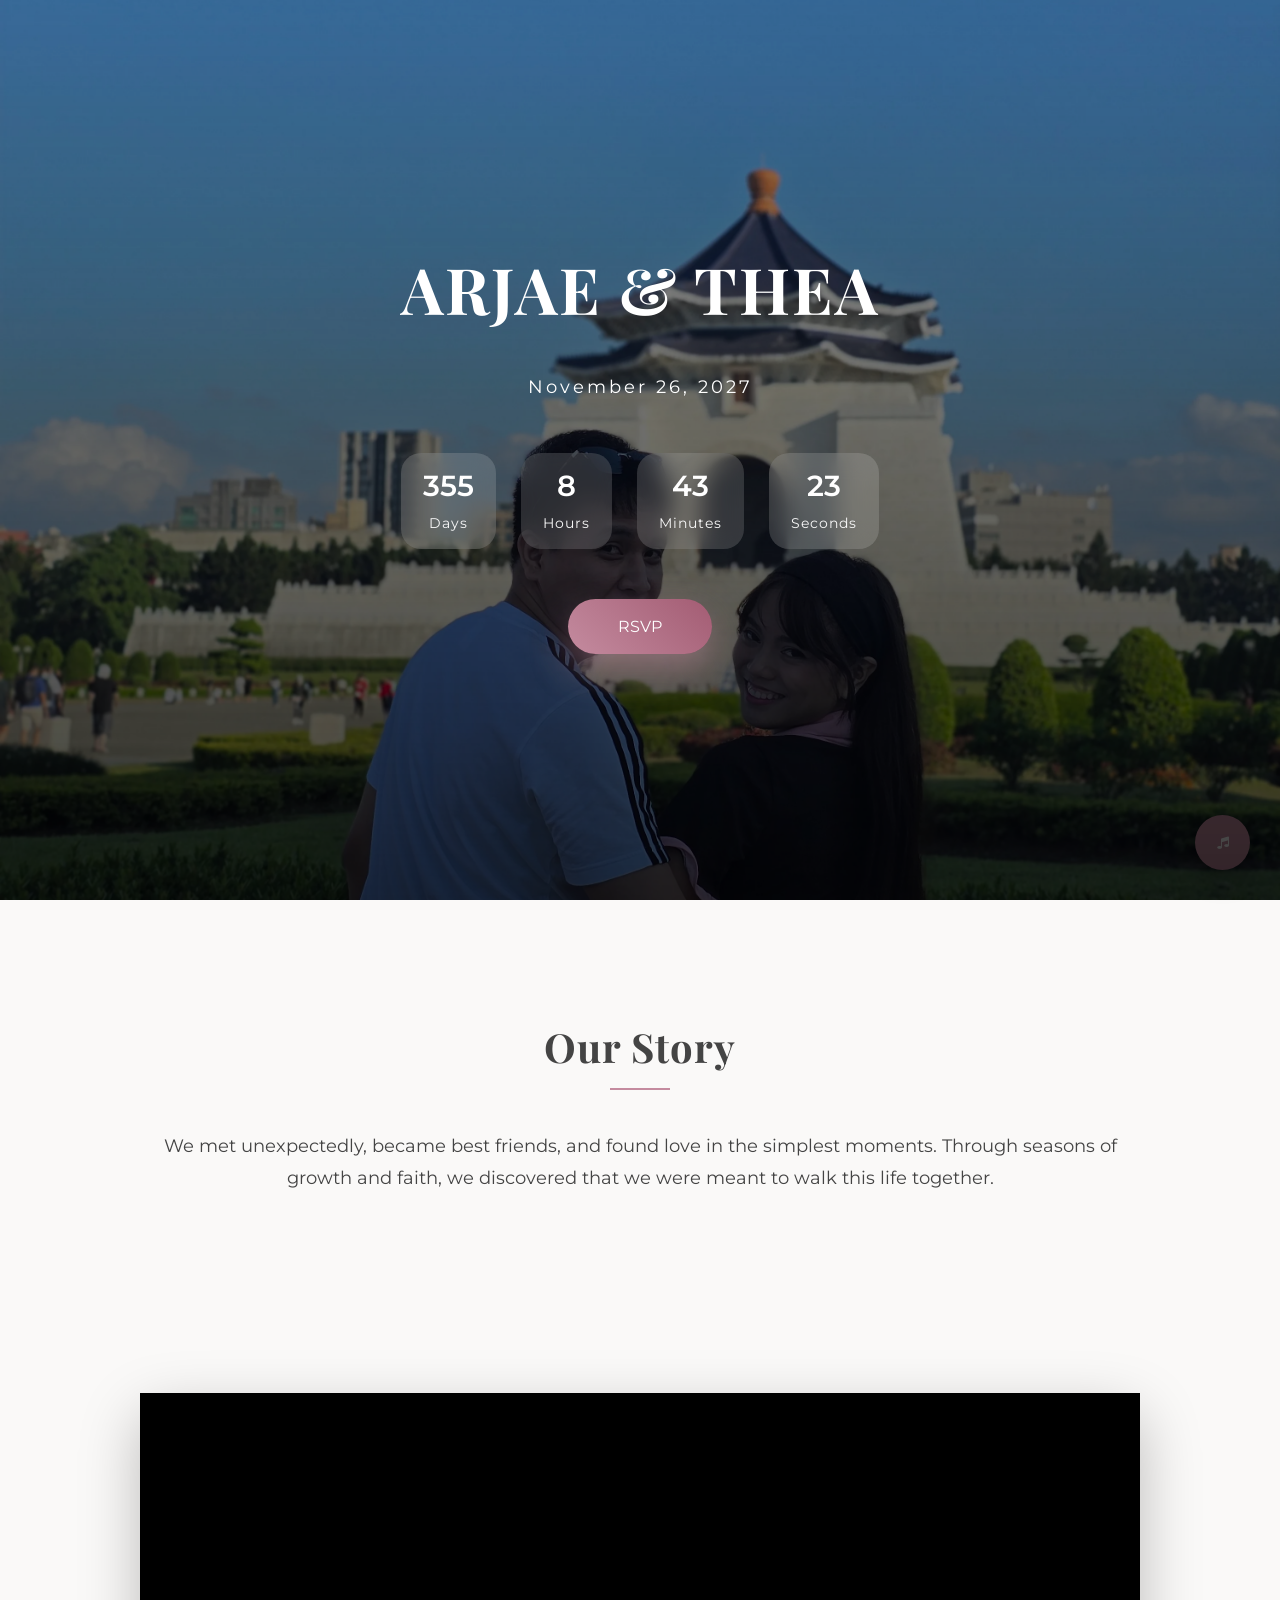
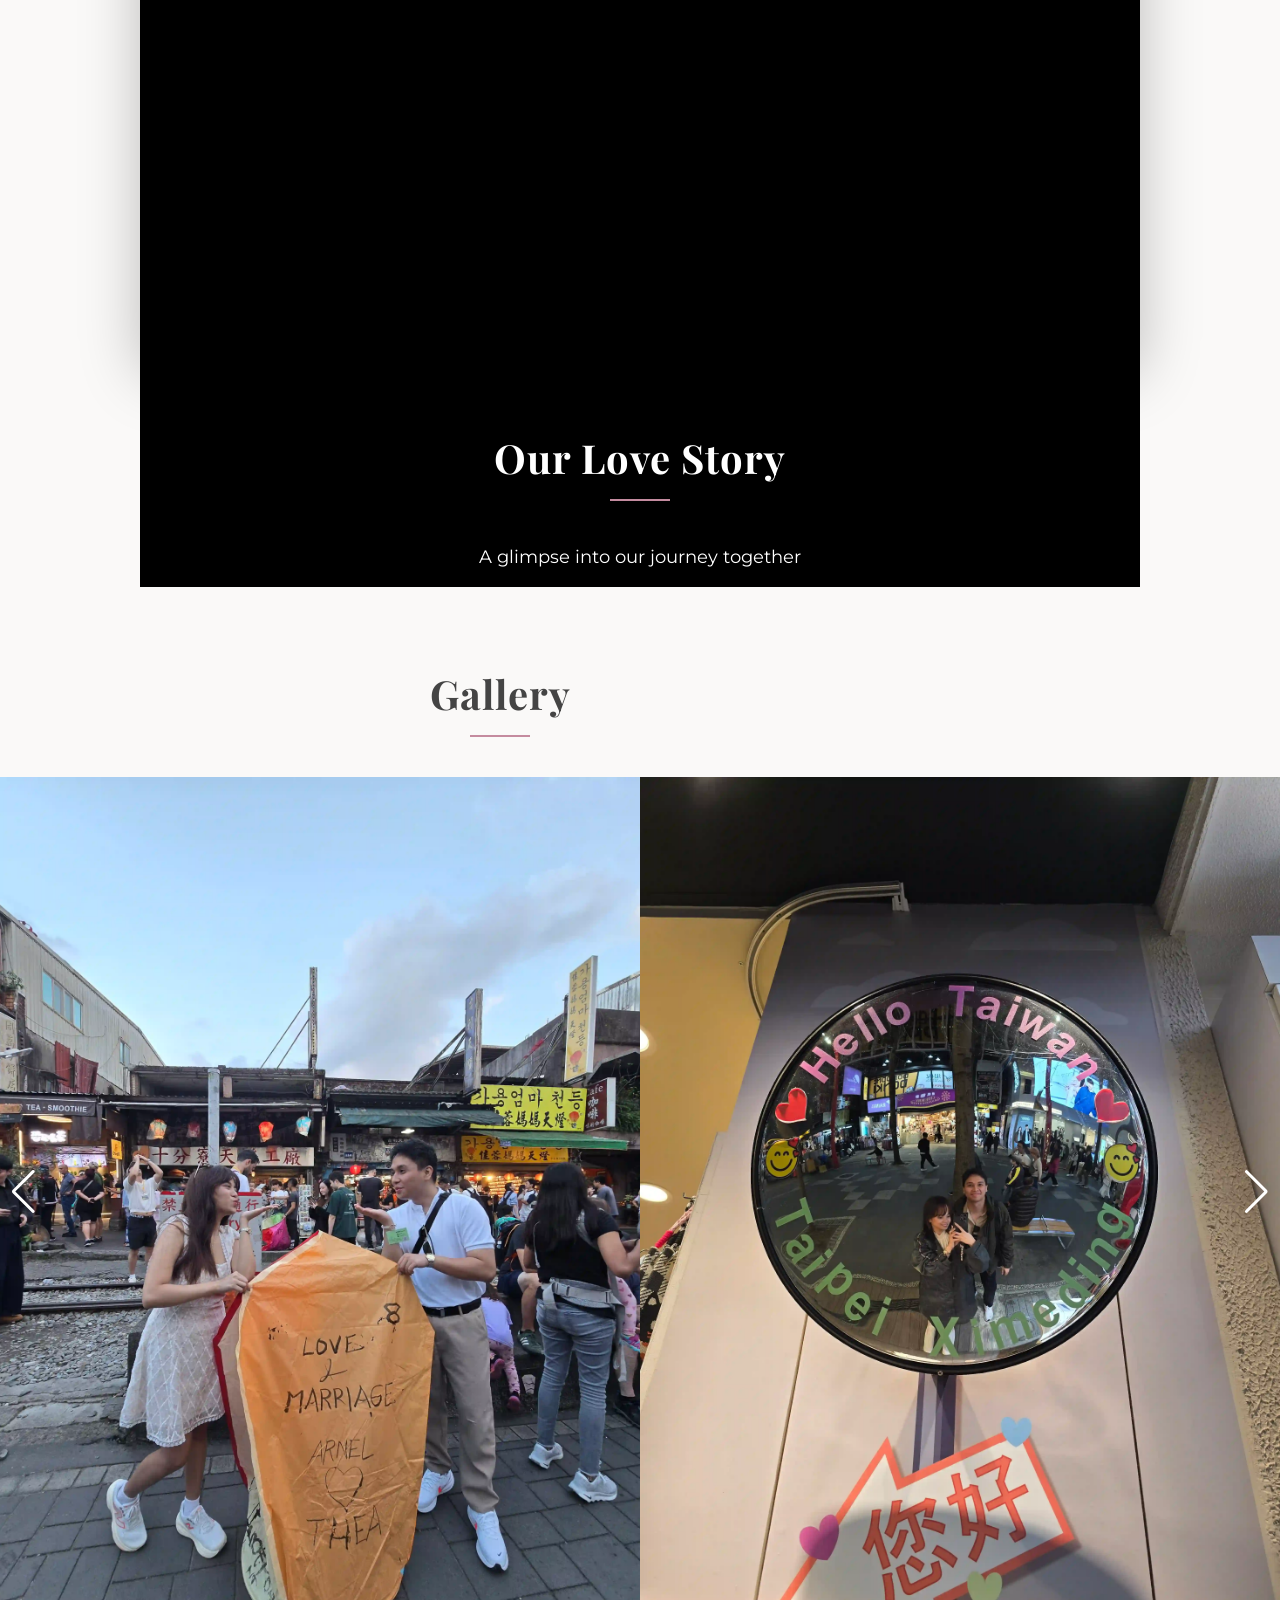
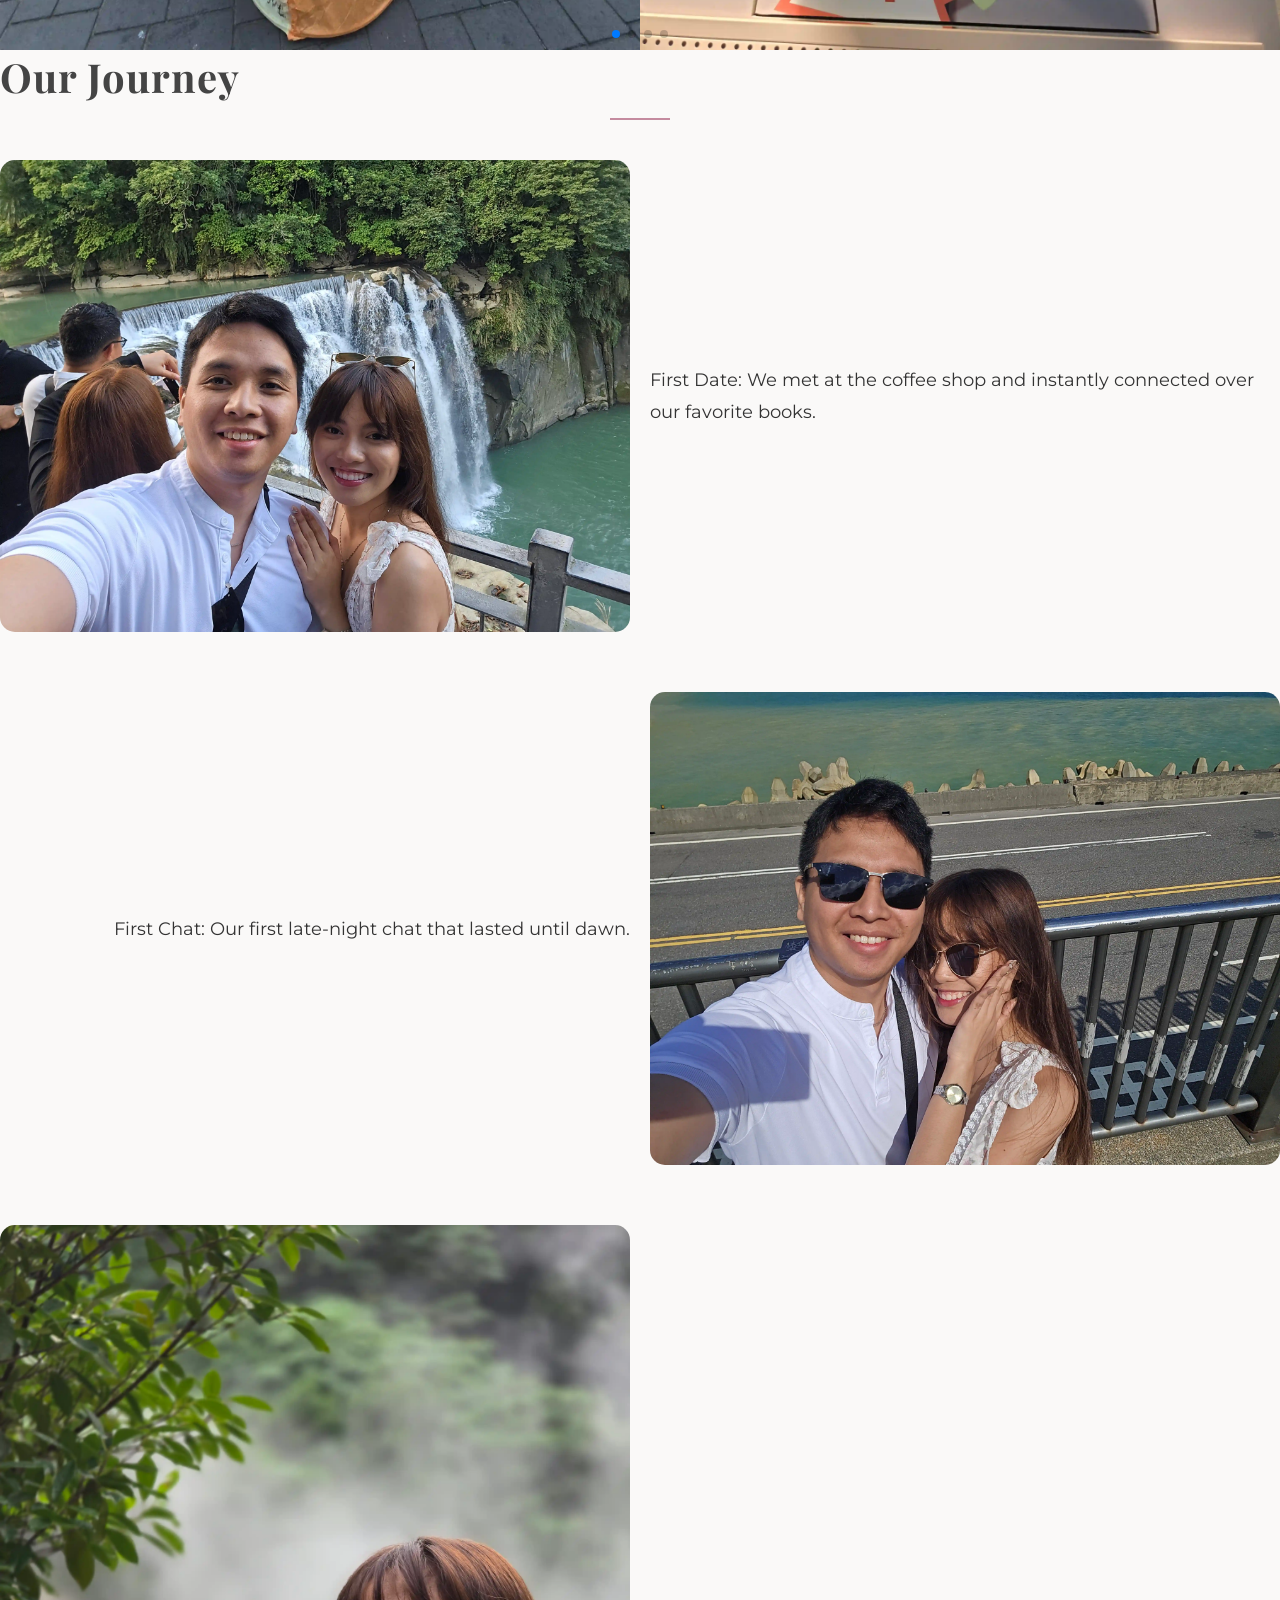
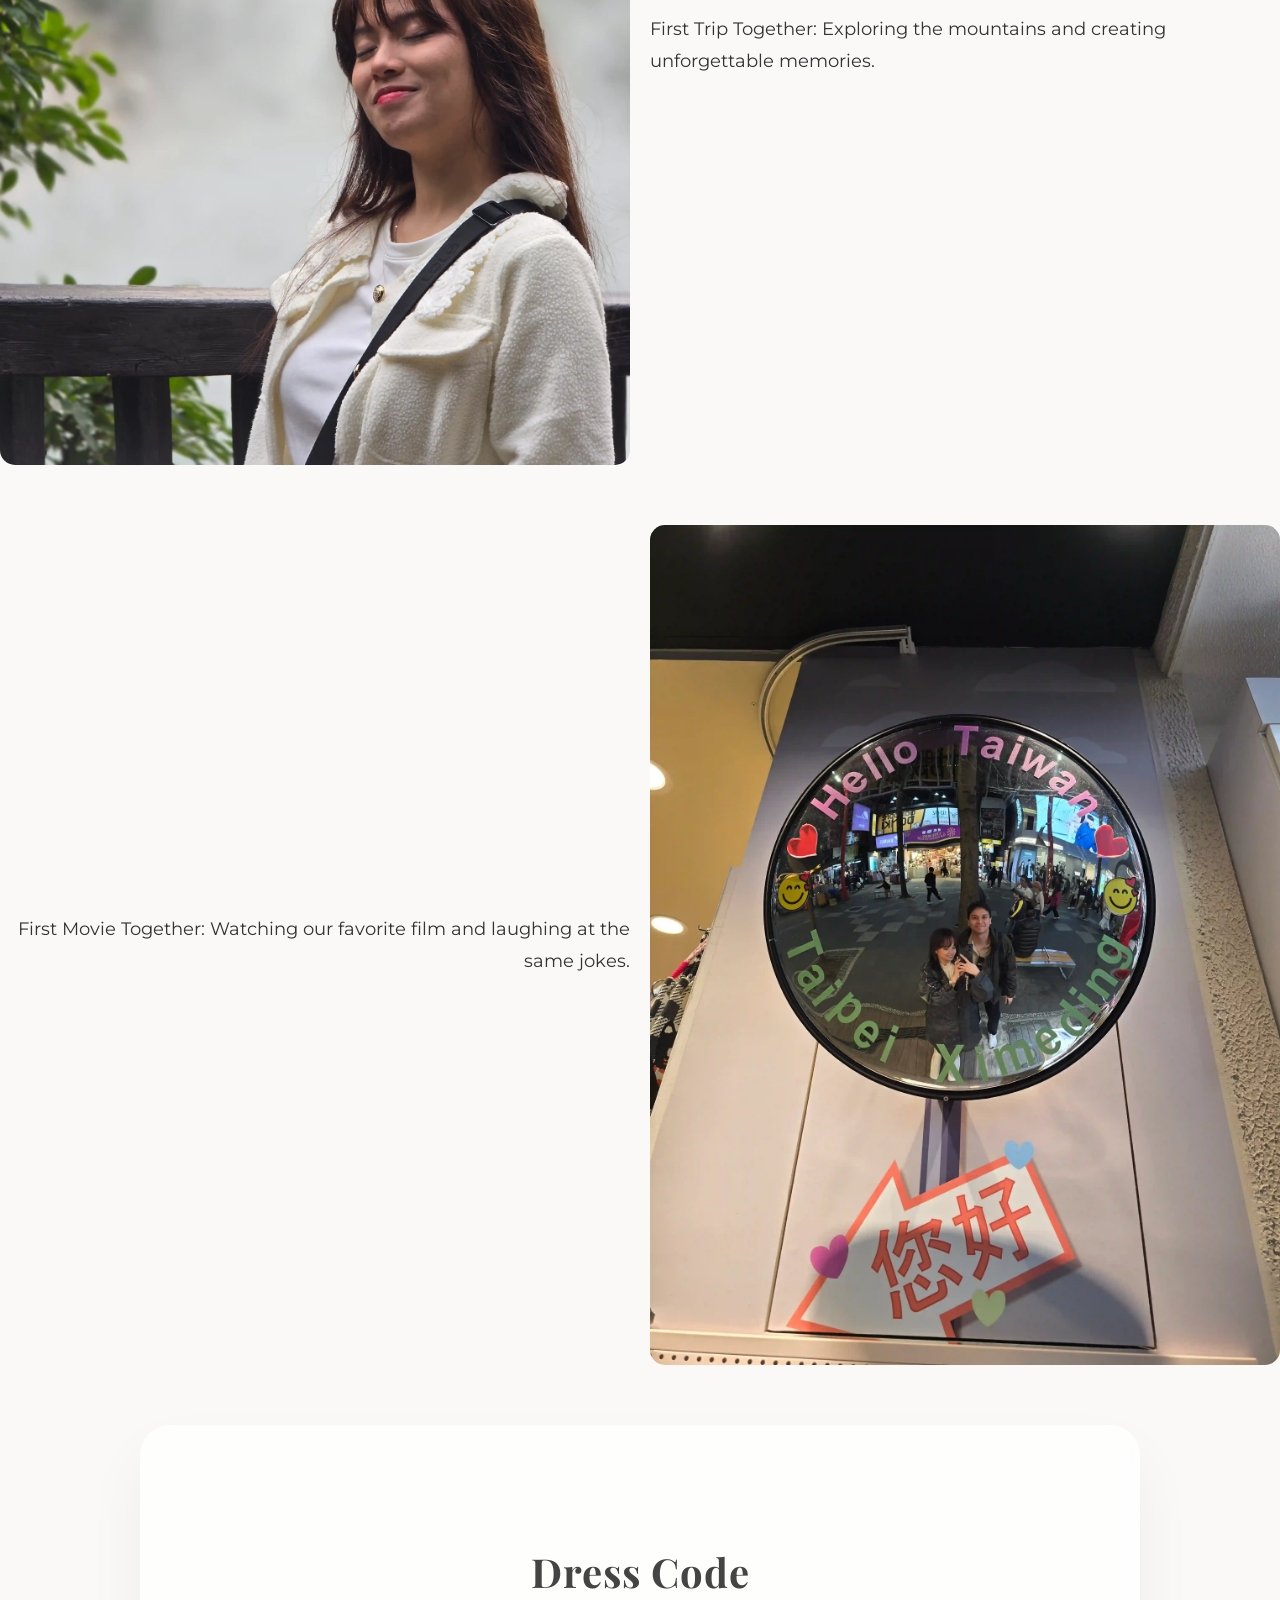
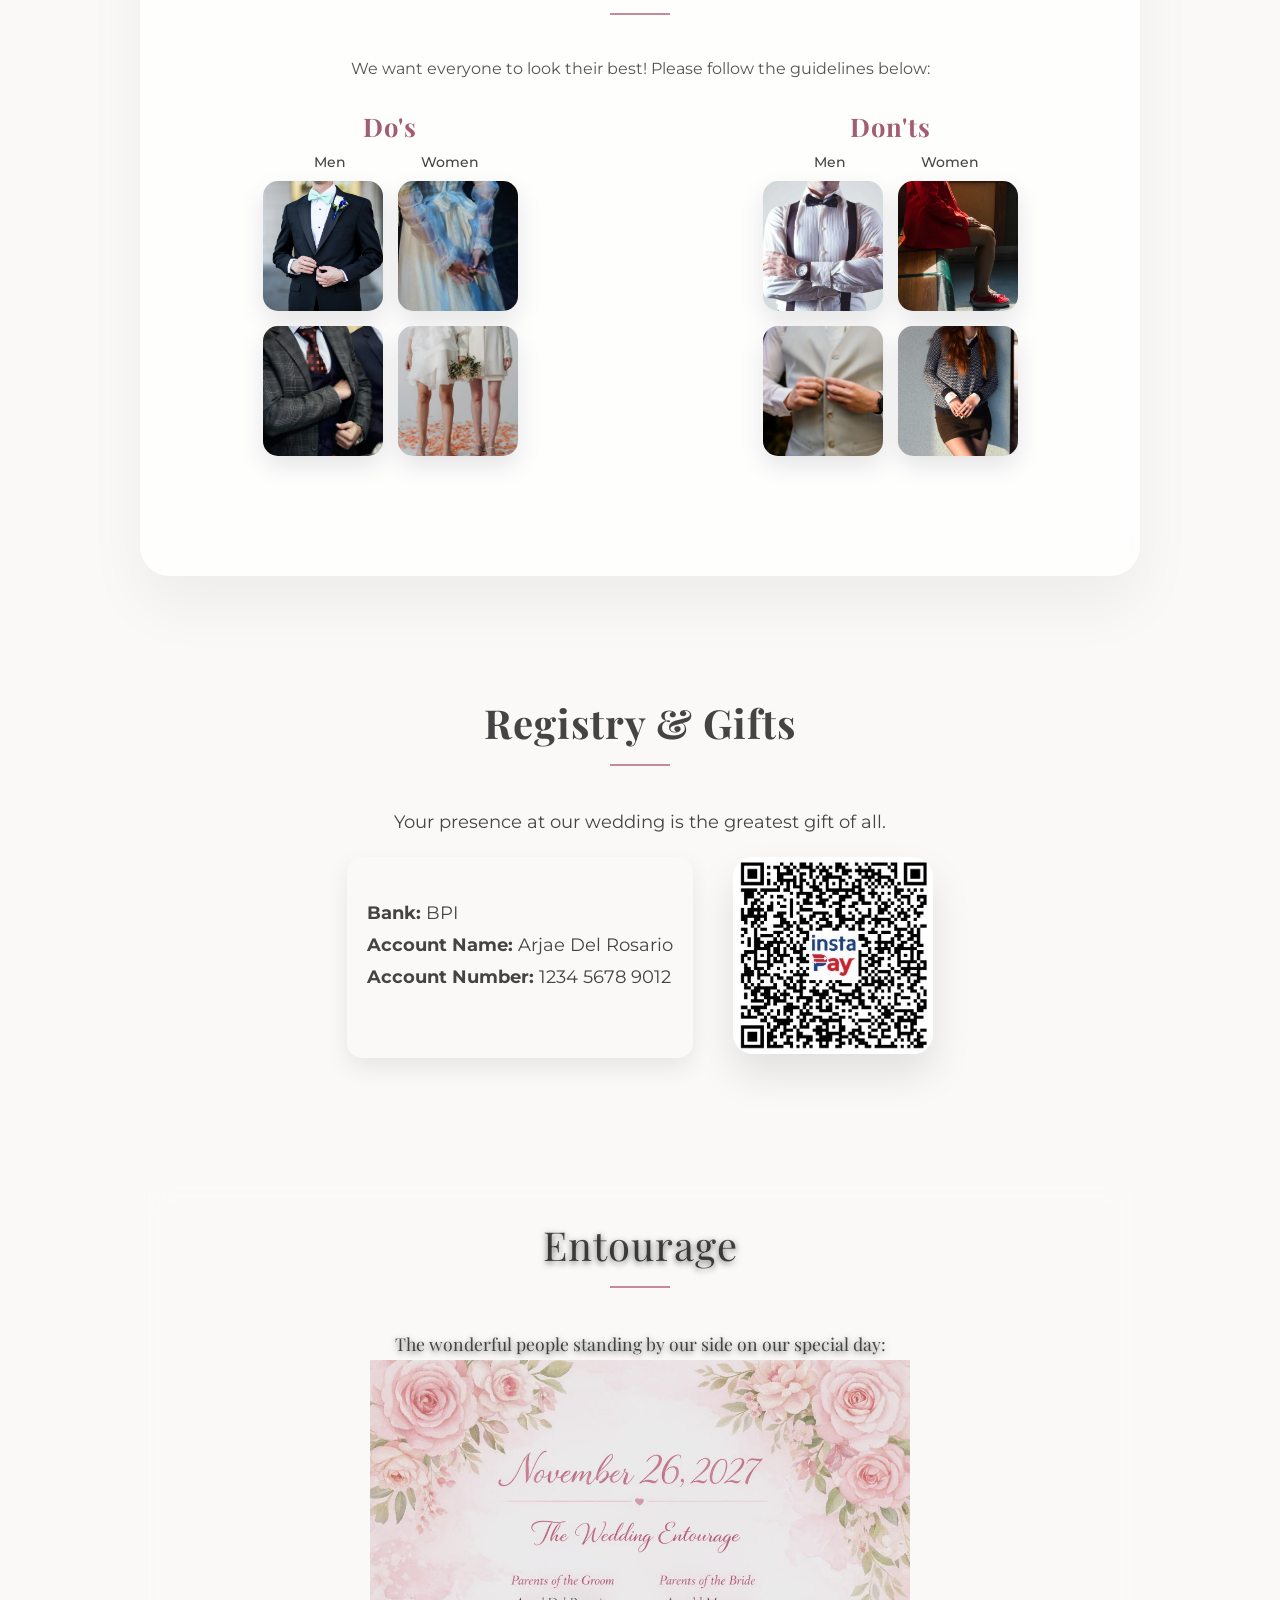
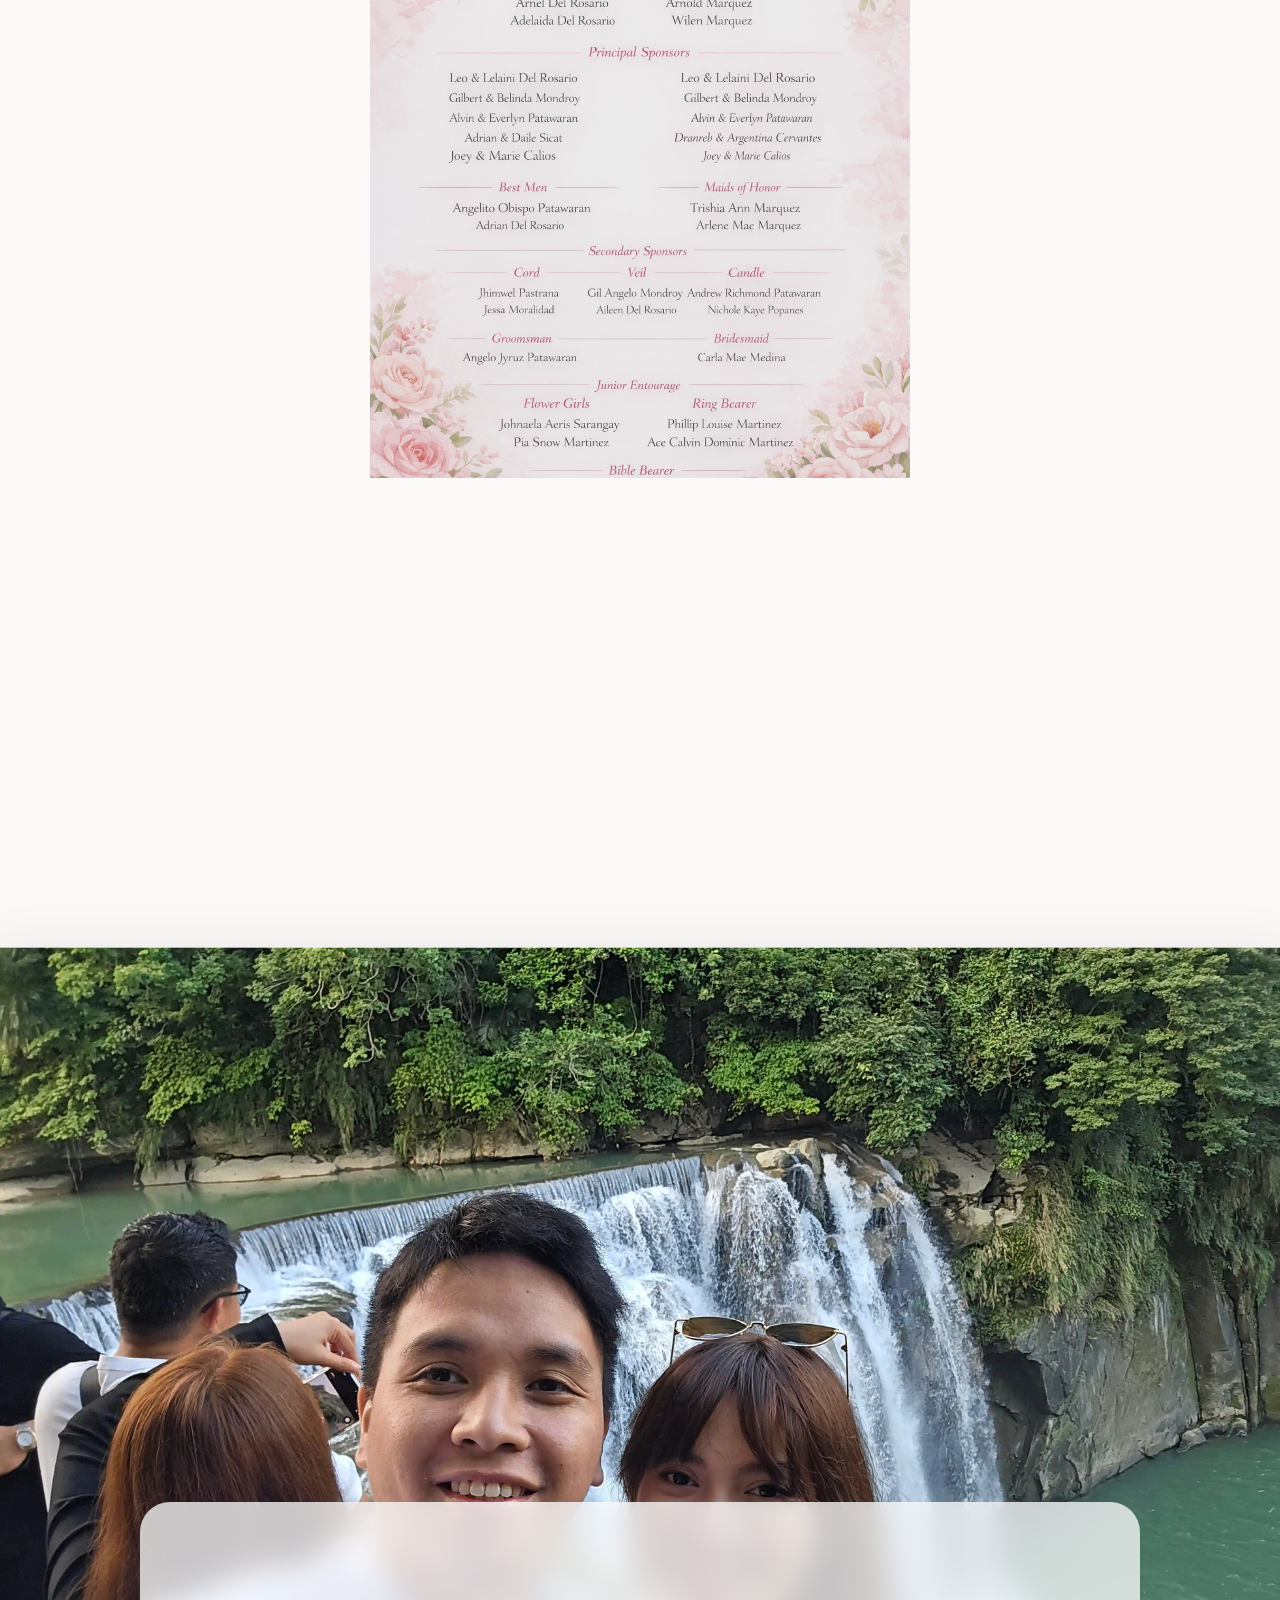
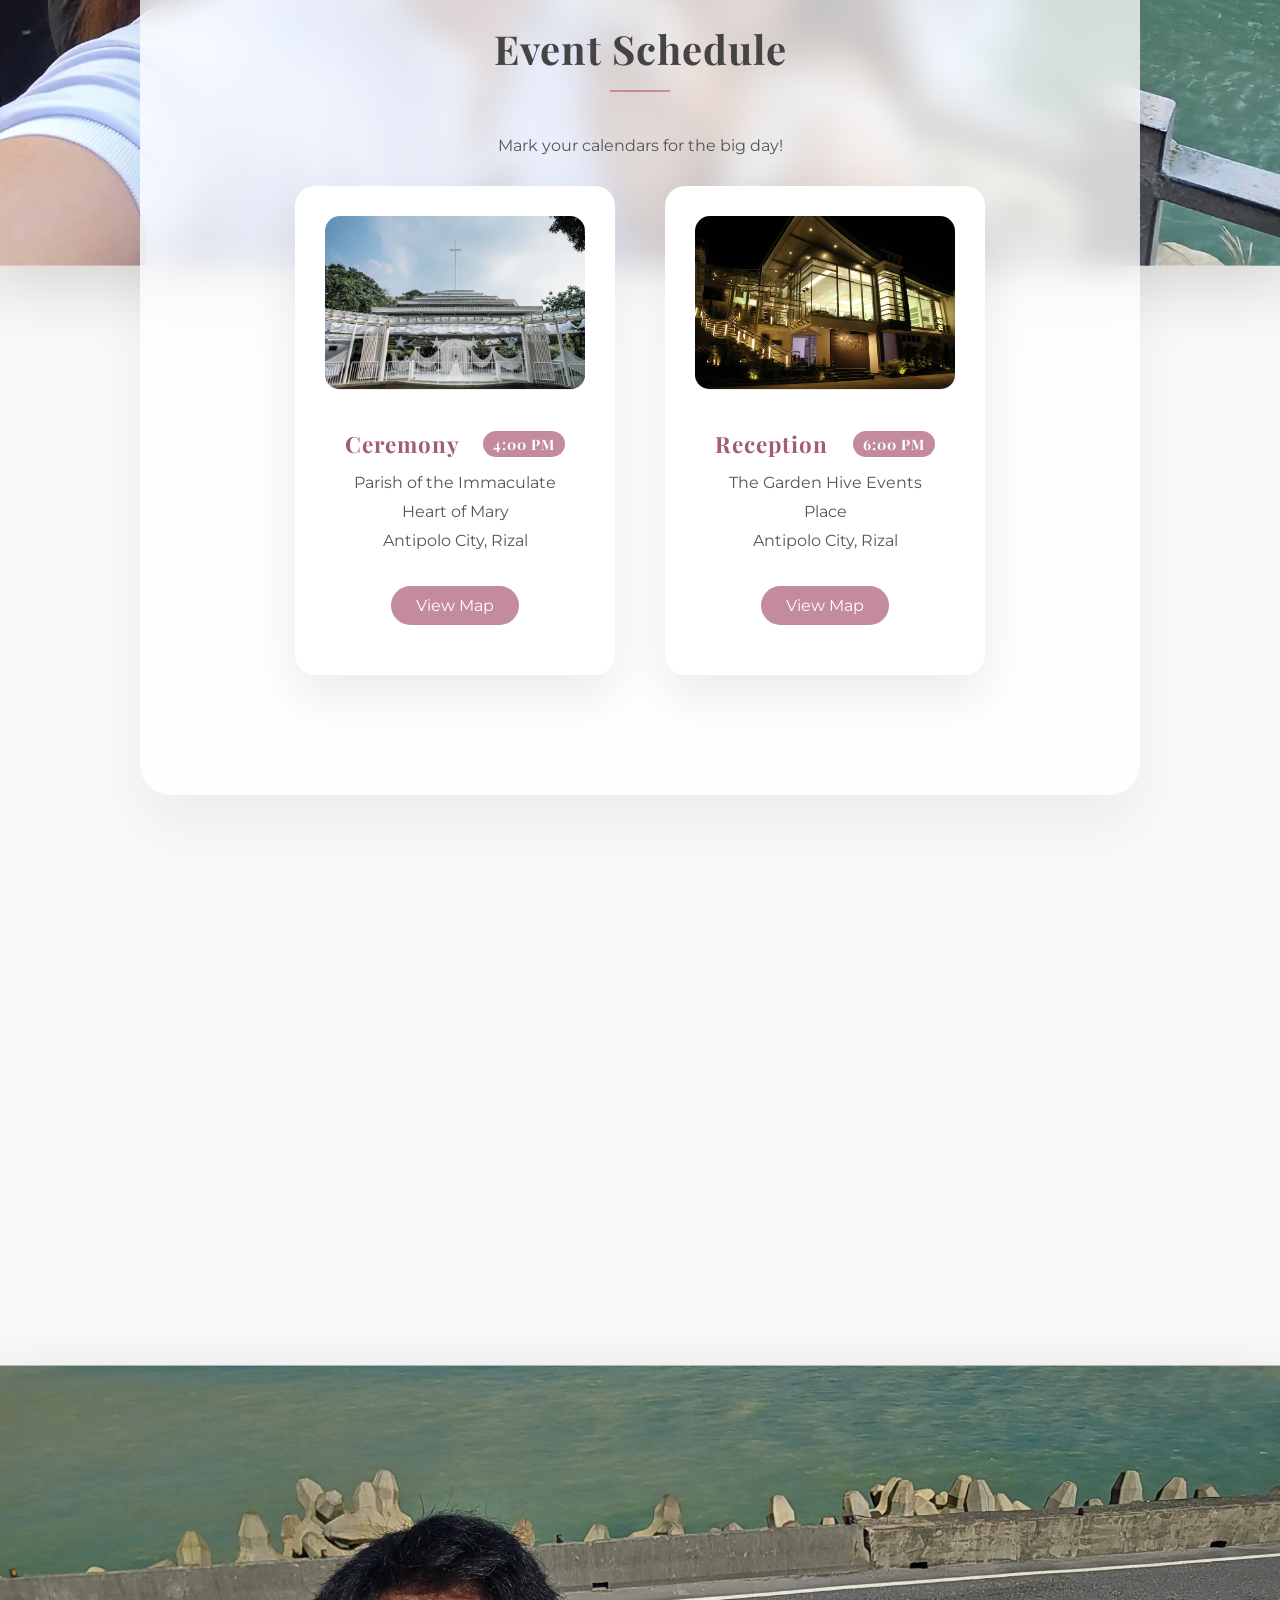
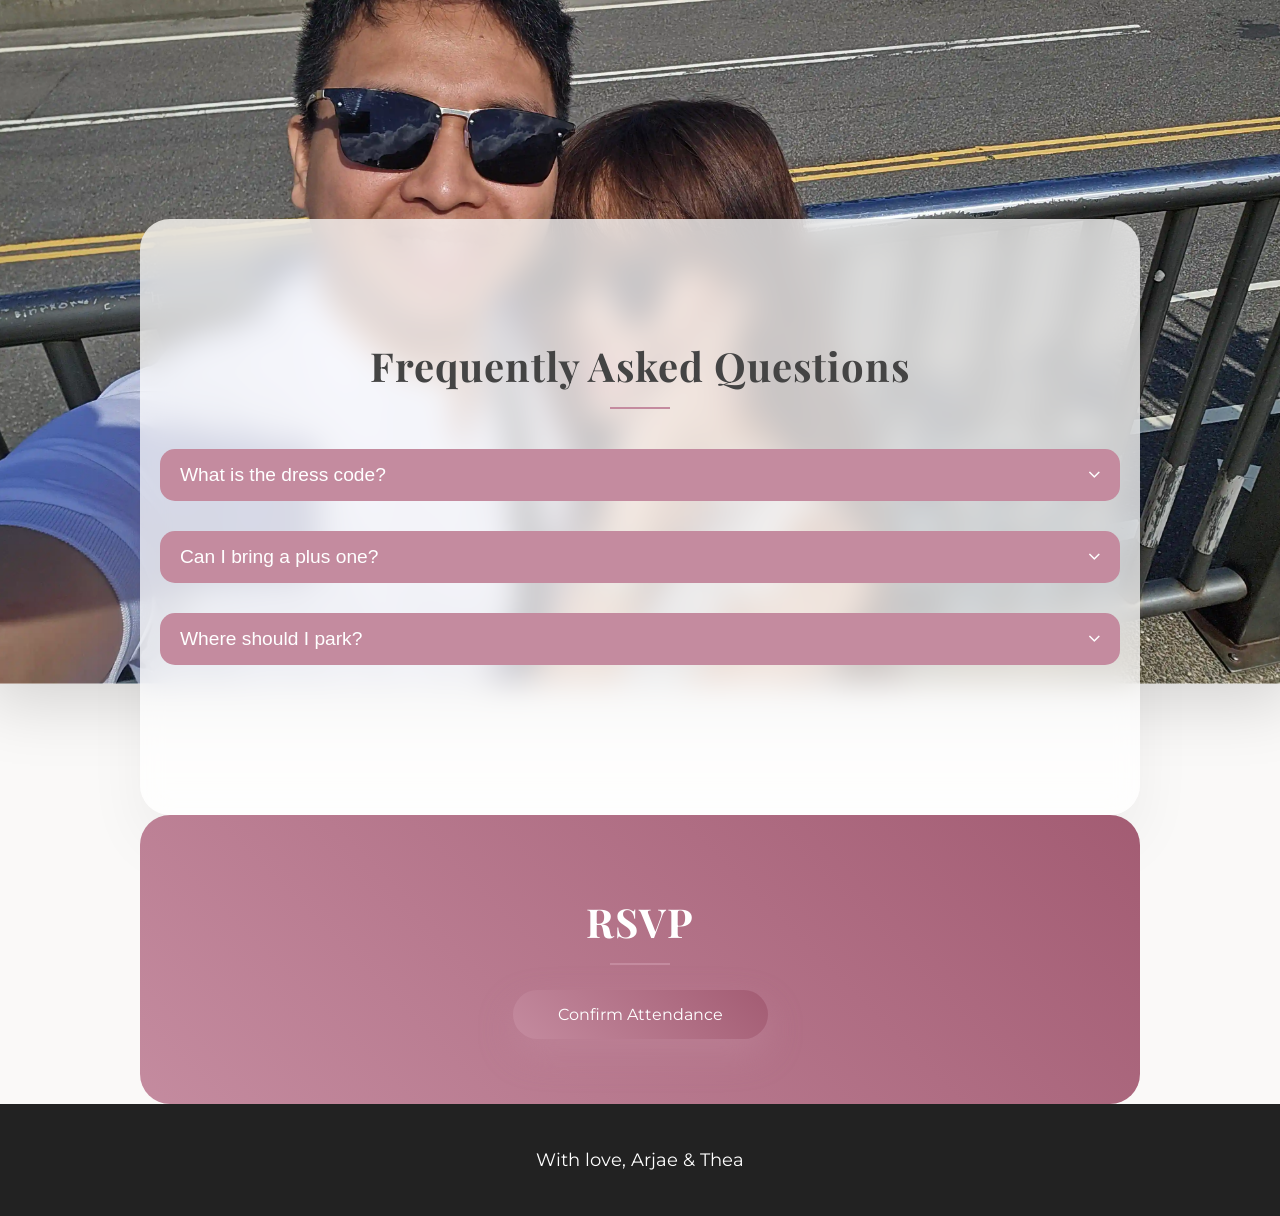
==== commit d831c602: "gallerdy edge fix v1" ====
--- a/main.html
+++ b/main.html
@@ -86,7 +86,7 @@
   </section>
 
 <!-- GALLERY -->
-<section class="section" data-aos="fade-up">
+<section class="section gallery-section" data-aos="fade-up">
   <h2>Gallery</h2>
   <div class="swiper gallery-swiper">
     <div class="swiper-wrapper">
--- a/style.css
+++ b/style.css
@@ -827,53 +827,68 @@
   border-radius: 0;
 }
 
+.gallery-section {
+  width: 100vw;
+  margin: 0;
+  padding: 0;
+}
+
 /* On mobile, make left/right images touch edges */
 /* SWIPER/GALLERY FIX FOR EDGE-TO-EDGE ON MOBILE */
 /* On mobile, make left/right images touch edges */
 /* SWIPER/GALLERY FIX FOR EDGE-TO-EDGE ON MOBILE */
 /* --- GALLERY FIX: No left/right gaps, 2 images full width --- */
 /* SWIPER / GALLERY */
+/* SWIPER container */
 .swiper {
-  width: 100%;         /* full width of container on desktop */
-  margin: 0 auto;
-  padding: 0;
-  overflow: hidden;
-}
-
-.swiper-wrapper {
-  display: flex;
+  width: 100vw;        /* full viewport width */
+  max-width: 100vw;    /* ensure no extra width */
   margin: 0;
   padding: 0;
-}
-
-.swiper-slide {
-  flex: 0 0 50%;      /* 2 slides per view on desktop */
+  overflow: hidden;    /* hide any overflow */
+  box-sizing: border-box;
+}
+
+/* SWIPER wrapper */
+.swiper-wrapper {
+  display: flex;
   margin: 0;
   padding: 0;
 }
 
+/* Each slide */
+.swiper-slide {
+  flex: 0 0 50%;       /* 2 slides per view */
+  margin: 0;
+  padding: 0;
+  box-sizing: border-box;
+}
+
+/* Slide image */
 .swiper-slide img {
   width: 100%;
-  height: auto;       /* preserve aspect ratio */
-  object-fit: cover;  /* fill width of slide */
+  height: 100%;
+  object-fit: cover;   /* fill the slide */
   display: block;
-  border-radius: 0;    /* sharp corners */
-}
-
-/* Pagination & Navigation */
-.swiper-pagination {
-  text-align: center;
-  margin-top: 10px;
-}
-
+  border-radius: 0;    /* no curves */
+}
+
+/* Arrows */
 .swiper-button-next,
 .swiper-button-prev {
   color: #fff;
   top: 50%;
   transform: translateY(-50%);
-}
-
-/* MOBILE FIX: EDGE-TO-EDGE */
+  z-index: 10;         /* make sure arrows are above images */
+}
+
+/* Pagination */
+.swiper-pagination {
+  text-align: center;
+  margin-top: 10px;
+}
+
+/* MOBILE: ensure slides touch edges */
 @media (max-width: 768px) {
   .swiper {
     width: 100vw;      /* full viewport width */
@@ -881,15 +896,8 @@
     padding: 0;
   }
 
-  .swiper-wrapper {
-    margin: 0;
-    padding: 0;
-  }
-
   .swiper-slide {
-    flex: 0 0 50%;      /* 2 slides per view */
-    margin: 0;
-    padding: 0;
+    flex: 0 0 50%;      /* 2 slides per view on mobile */
   }
 
   .swiper-slide img {
